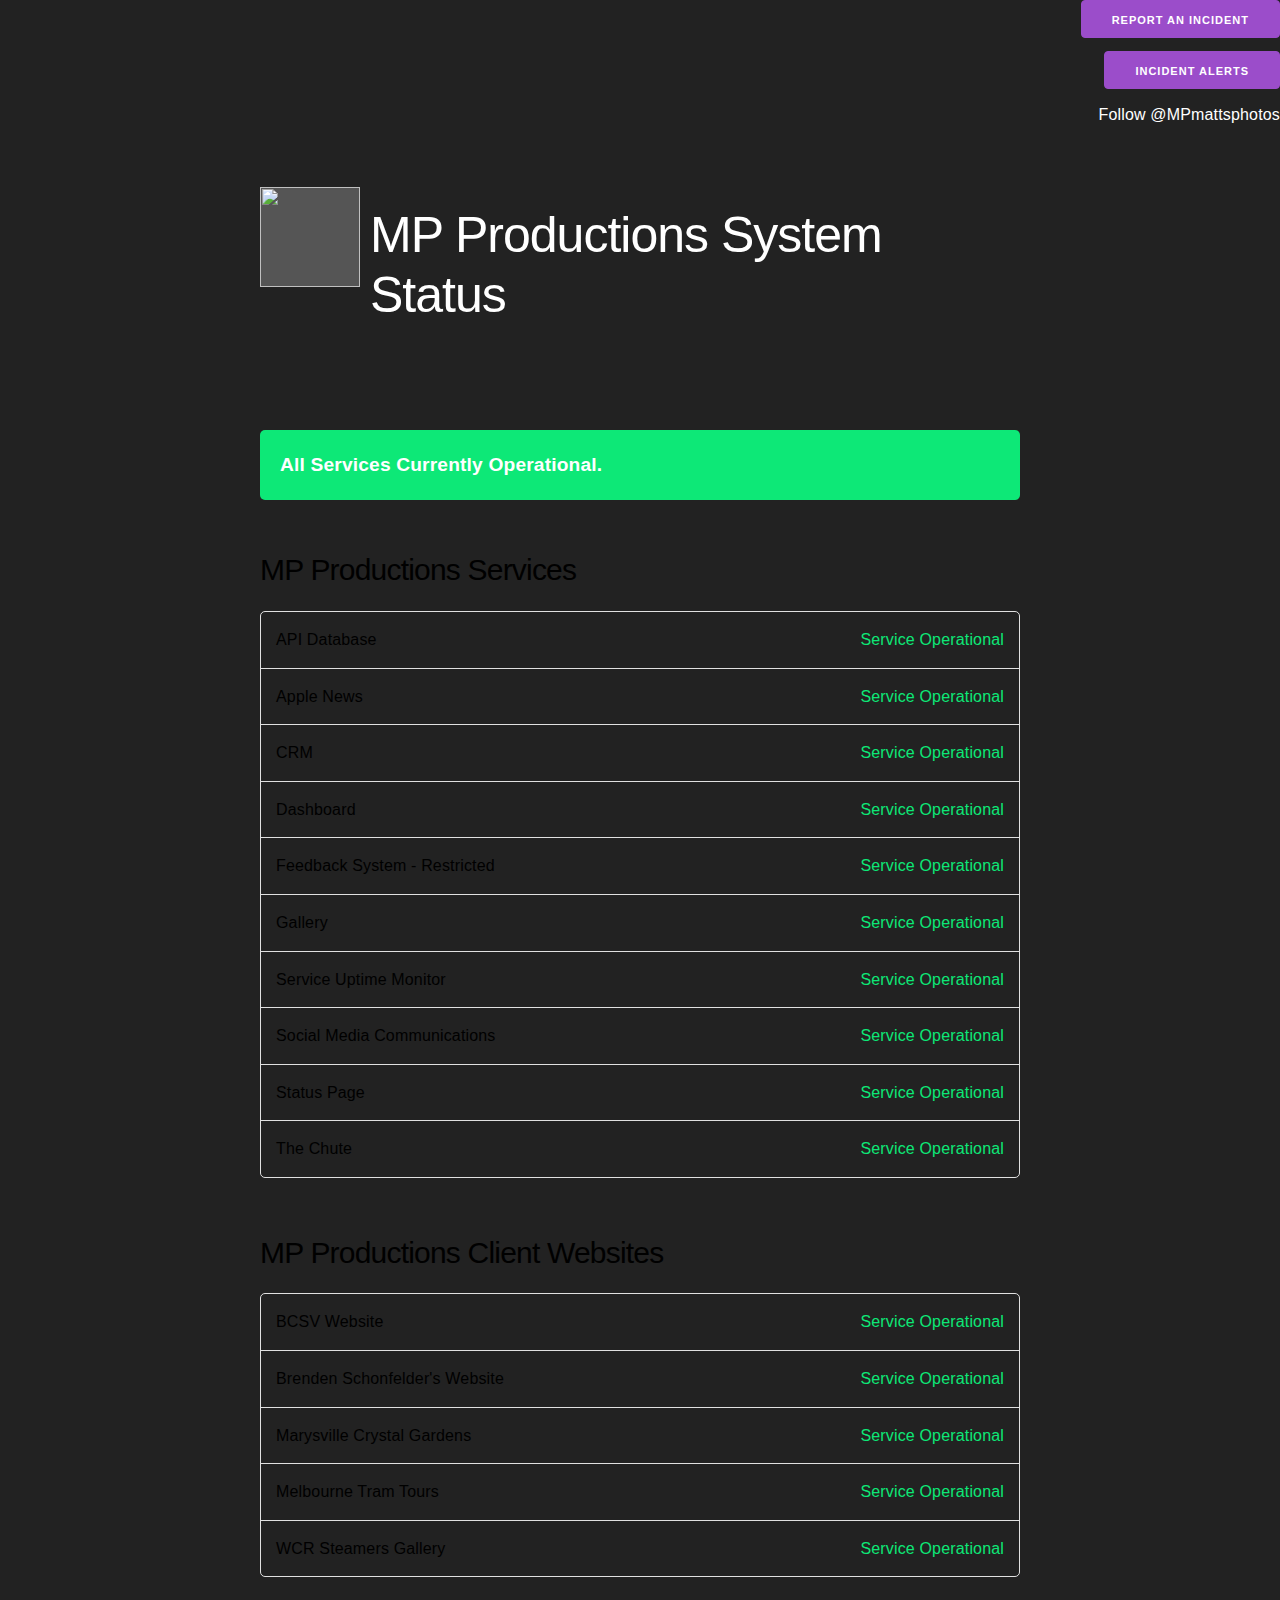
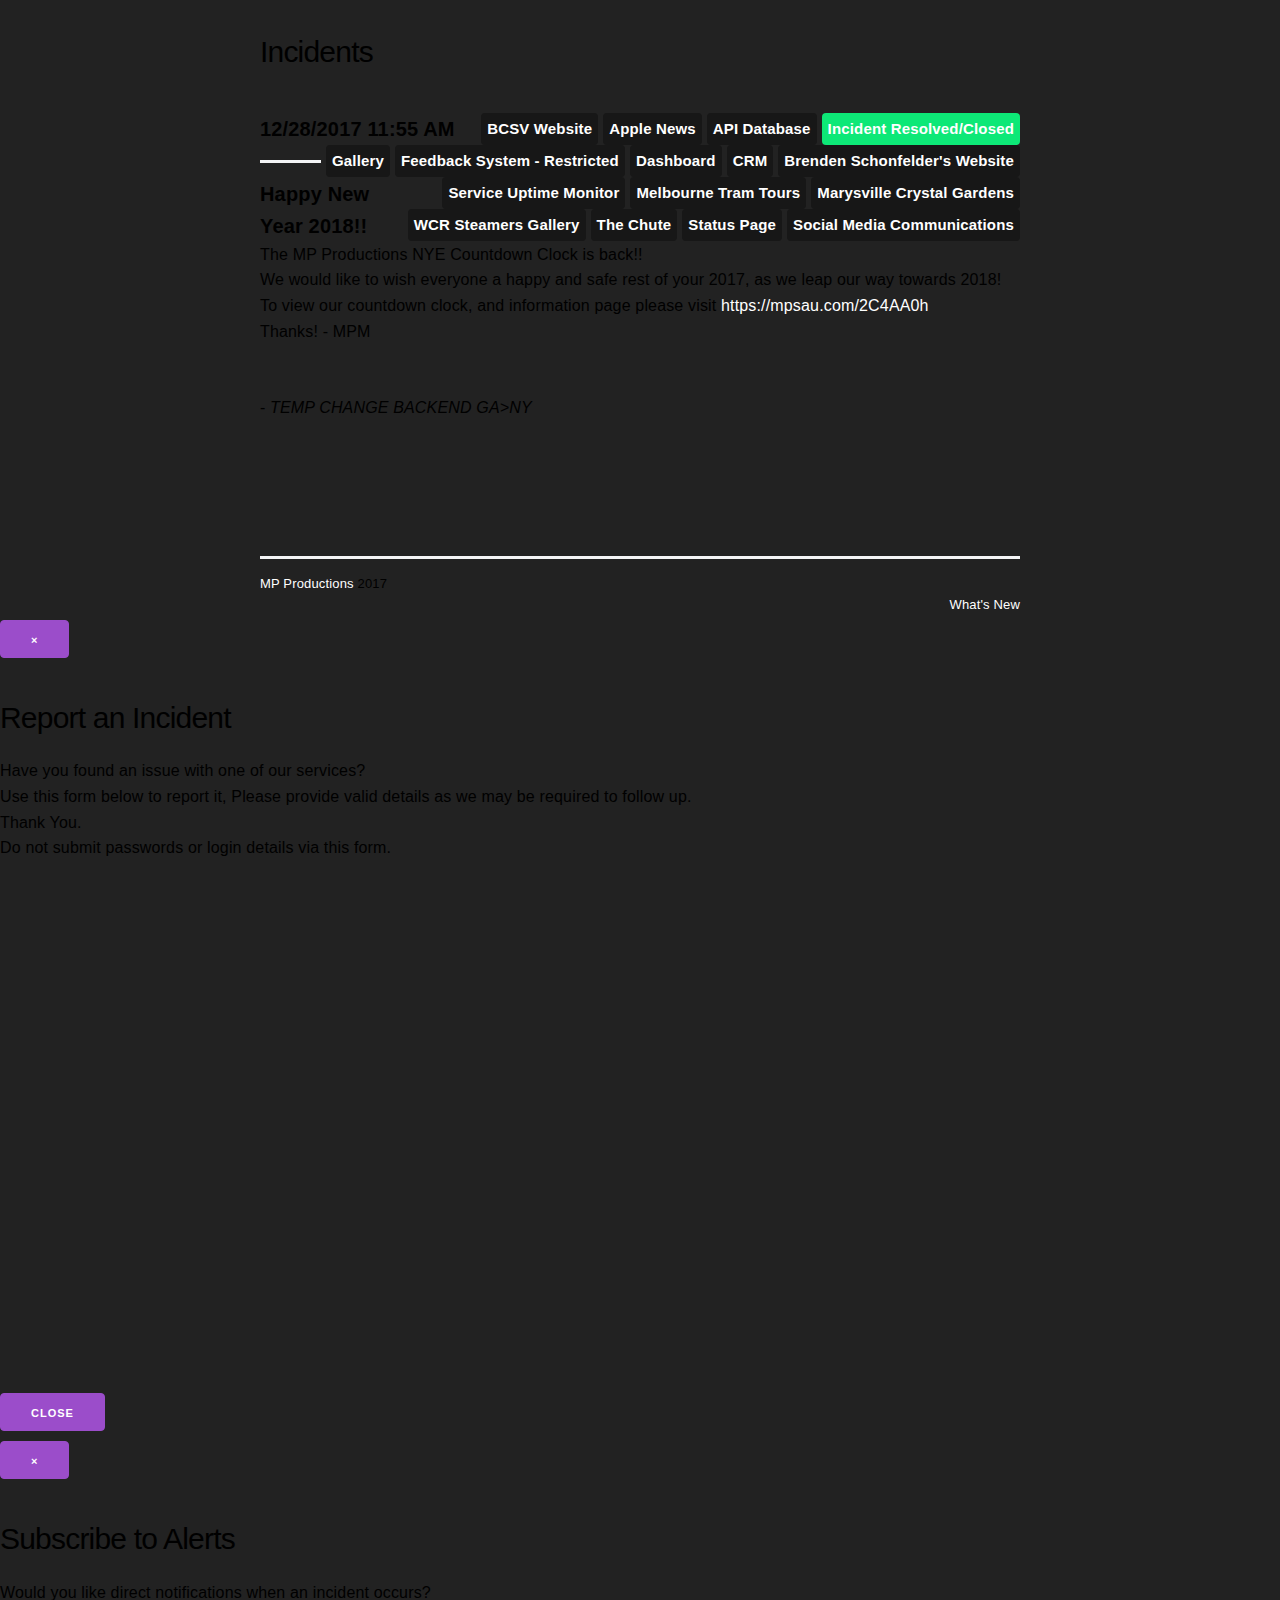
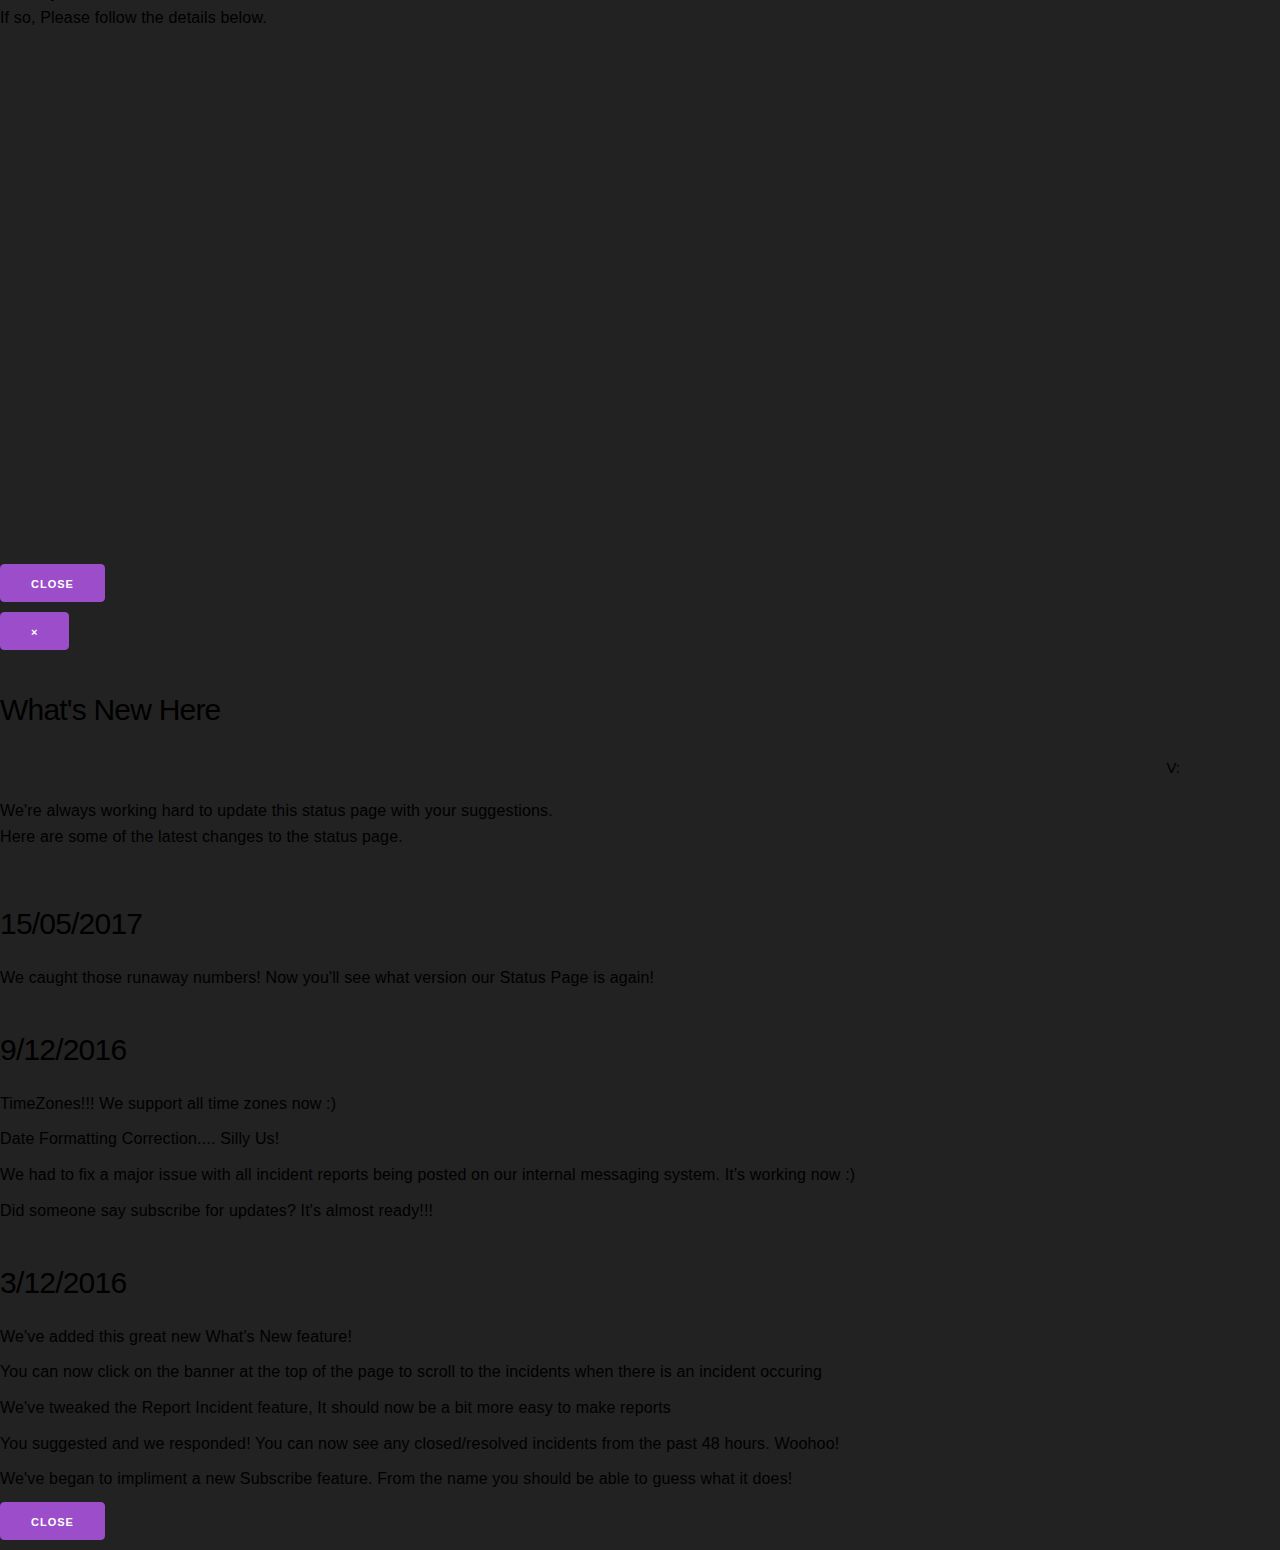
==== index.html @ 01b5b5ef "update index" ====
<!doctype html>
<html>
	<head>
		<meta charset="utf-8">
		<meta http-equiv="X-UA-Compatible" content="IE=edge">
    <meta name="viewport" content="width=device-width, initial-scale=1, shrink-to-fit=no">
		<meta name="robots" content="index, follow">
		<meta http-equiv="CACHE-CONTROL" content="NO-CACHE">
		<meta name="description" content="MP Productions Status Page, We use this page to communicate incidents to our services.">
		<meta name="author" content="MP Productions">
		<title>MP Productions System Status</title>
		<link rel="stylesheet" href="https://fonts.googleapis.com/css?family=Roboto:300,300italic,700,700italic">
		<link rel="stylesheet" href="https://cdnjs.cloudflare.com/ajax/libs/normalize/3.0.3/normalize.css">
		<link rel="stylesheet" href="style.css">
		<link rel="icon" href="http://mattsphotos.com.au/favicon.ico">

		<link rel="prefetch" type="application/l10n" href="translations.ini" />
		<script>
      (function(i,s,o,g,r,a,m){i['GoogleAnalyticsObject']=r;i[r]=i[r]||function(){
      (i[r].q=i[r].q||[]).push(arguments)},i[r].l=1*new Date();a=s.createElement(o),
      m=s.getElementsByTagName(o)[0];a.async=1;a.src=g;m.parentNode.insertBefore(a,m)
      })(window,document,'script','//www.google-analytics.com/analytics.js','ga');
      ga('create', 'UA-77380925-2', 'auto');
      ga('set', 'anonymizeIp', true);
      ga('set', 'forceSSL', true);
      ga('send', 'pageview');
    </script>

		<link rel="stylesheet" type="text/css" href="css/component.css" />
        <link href="http://netdna.bootstrapcdn.com/font-awesome/4.0.3/css/font-awesome.css" rel="stylesheet">
        <script src="http://cdnjs.cloudflare.com/ajax/libs/jquery/2.1.3/jquery.min.js"></script>
        <script type="text/javascript">
			$( document ).ready(function() {
				
				// let's Hide Items
				$( ".cc-contactpop form").hide();
				$( ".cc-contactpop i").hide(); 
				$( ".cc-contactpop p").hide();
				
				// Show on elements ".slideDown"
				$( ".cc-contactpop" ).click(function() {
					$( ".cc-contactpop form").slideDown(500)
					$( ".cc-contactpop p").slideDown(500)
					$( ".cc-contactpop i").slideDown(500)

				});
				
				// Close Hidden Part
				$( ".cc-contactpop i" ).click(function() {
					$(this).slideUp(500)
						$( ".cc-contactpop p").slideUp(500)
						$( ".cc-contactpop form").slideUp(500)
					return false
				});
			
			});
		</script>
<script src="./js/jquery-2.1.0.min.js"></script>
<script src="./js/app.js"></script>
<script src='https://www.google.com/recaptcha/api.js'></script>
		
		<link rel="stylesheet" type="text/css" href="//mattsphotos.com.au/remote/files/bootstrap/3.0.0-rc1/css/bootstrap-custom1.min.css">
		<script type="text/javascript" src="//mattsphotos.com.au/remote/files/bootstrap/3.0.0-rc1/js/bootstrap.min.js"></script>
		<style type="text/css">
  </style>

  <title>Bootstrap Modal iFrame</title>

  
    




<script type='text/javascript'>//<![CDATA[
$(window).load(function(){

});//]]> 

</script>
	</head>
	<body style="background-color:#222222" link="#ffffff" vlink="#ffffff" alink="#ffffff">

		<main class="wrapper">
					<div style="text-align:right">
						<button type="button" class="btn btn-primary" data-toggle="modal" data-target="#reporting" style="float: right;">Report an Incident</button>
						<br><br><button type="button" class="btn btn-primary" data-toggle="modal" data-target="#subscribe" style="float: right;">Incident Alerts</button>
						<br><br><a href="https://twitter.com/MPmattsphotos" class="twitter-follow-button" data-size="large" data-show-count="false" style="float: right;">Follow @MPmattsphotos</a><script async src="//platform.twitter.com/widgets.js" charset="utf-8"></script>
					</div>
			<section class="container" id="main">
				<div class="headername">
					<a href="http://mpsau.com/statuspg"><img src="https://pbs.twimg.com/profile_images/735452701354426368/9VdHrt3V_400x400.jpg" /></a>
					<a href="http://mpsau.com/statuspg"><h1>MP Productions System Status</h1></a>

				</div>
				<br><br><br><br>
				
					<div class="panel operational" data-l10n-id="systems-operational">
						All Systems operational.
					</div>
				

				<h4 >MP Productions Services</h4>
				<ul class="systems">
					
					<li>
						API Database <span class="status operational" data-l10n-id="operational">operational</span>
					</li>
					
					<li>
						Apple News <span class="status operational" data-l10n-id="operational">operational</span>
					</li>
					
					<li>
						CRM <span class="status operational" data-l10n-id="operational">operational</span>
					</li>
					
					<li>
						Dashboard <span class="status operational" data-l10n-id="operational">operational</span>
					</li>
					
					<li>
						Feedback System - Restricted <span class="status operational" data-l10n-id="operational">operational</span>
					</li>
					
					<li>
						Gallery <span class="status operational" data-l10n-id="operational">operational</span>
					</li>
					
					<li>
						Service Uptime Monitor <span class="status operational" data-l10n-id="operational">operational</span>
					</li>
					
					<li>
						Social Media Communications <span class="status operational" data-l10n-id="operational">operational</span>
					</li>
					
					<li>
						Status Page <span class="status operational" data-l10n-id="operational">operational</span>
					</li>
					
					<li>
						The Chute <span class="status operational" data-l10n-id="operational">operational</span>
					</li>
					
				</ul>

				<h4 >MP Productions Client Websites</h4>
				<ul class="systems">
					
					<li>
						BCSV Website <span class="status operational" data-l10n-id="operational">operational</span>
					</li>
					
					<li>
						Brenden Schonfelder's Website <span class="status operational" data-l10n-id="operational">operational</span>
					</li>
					
					<li>
						Marysville Crystal Gardens <span class="status operational" data-l10n-id="operational">operational</span>
					</li>
					
					<li>
						Melbourne Tram Tours <span class="status operational" data-l10n-id="operational">operational</span>
					</li>
					
					<li>
						WCR Steamers Gallery <span class="status operational" data-l10n-id="operational">operational</span>
					</li>
					
				</ul>

				<h4 data-l10n-id="incidents">Incidents</h4>
				
					
					<div class="incident" id="incidents">
						<span class="date moment">2017-12-28 11:55:28 UTC</span>

						
							<span class="label operational float-right" data-l10n-id="resolved">resolved</span>
						
						
							<span class="label system float-right">API Database</span>
						
							<span class="label system float-right">Apple News</span>
						
							<span class="label system float-right">BCSV Website</span>
						
							<span class="label system float-right">Brenden Schonfelder's Website</span>
						
							<span class="label system float-right">CRM</span>
						
							<span class="label system float-right">Dashboard</span>
						
							<span class="label system float-right">Feedback System - Restricted</span>
						
							<span class="label system float-right">Gallery</span>
						
							<span class="label system float-right">Marysville Crystal Gardens</span>
						
							<span class="label system float-right">Melbourne Tram Tours</span>
						
							<span class="label system float-right">Service Uptime Monitor</span>
						
							<span class="label system float-right">Social Media Communications</span>
						
							<span class="label system float-right">Status Page</span>
						
							<span class="label system float-right">The Chute</span>
						
							<span class="label system float-right">WCR Steamers Gallery</span>
						
						<hr/>

						<span class="title">Happy New Year 2018!!</span>
						<p>The MP Productions NYE Countdown Clock is back!! <br>
We would like to wish everyone a happy and safe rest of your 2017, as we leap our way towards 2018! <br>
To view our countdown clock, and information page please visit <a href="https://mpsau.com/2C4AA0h">https://mpsau.com/2C4AA0h</a><br>
Thanks! - MPM <br><br><br>
- <em>TEMP CHANGE BACKEND GA>NY</em></p>

						
					</div>
					
				
			</section>


			<footer class="footer">
				<section class="container">
					<hr/>
					<p><a href='http://mattsphotos.com.au'>MP Productions</a> 2017<br> <a href="#" data-toggle="modal" data-target="#changelog" style="float: right;">What's New</a></p>
					
				</section>
			</footer>

		</main>
		<script src="statuspage.js" type="text/javascript"></script>
   

		

<!-- Modal -->
<div class="modal fade" id="reporting" tabindex="-1" role="dialog" aria-labelledby="myModalLabel" aria-hidden="true">
  <div class="modal-dialog">
    <div class="modal-content">
      <div class="modal-header">
        <button type="button" class="close" data-dismiss="modal" aria-hidden="true">&times;</button>
        <h4 class="modal-title" id="myModalLabel">Report an Incident</h4>
      </div>
      <div class="modal-body">
	      <p>Have you found an issue with one of our services?<br>
	      Use this form below to report it, Please provide valid details as we may be required to follow up. <br>
	      Thank You.<br>
	      Do not submit passwords or login details via this form.</p>
          <iframe src="http://mattsphotos.com.au/reporting" width="100%" height="500" frameborder="0" allowtransparency="true"></iframe>  
      </div>
      <div class="modal-footer">
        <button type="button" class="btn btn-default" data-dismiss="modal">Close</button>
      </div>
    </div>
    <!-- /.modal-content -->
  </div>
  <!-- /.modal-dialog -->
</div>
<!-- /.modal -->
<!-- Modal SUBSCRIBE -->
<div class="modal fade" id="subscribe" tabindex="-1" role="dialog" aria-labelledby="myModalLabel" aria-hidden="true">
  <div class="modal-dialog">
    <div class="modal-content">
      <div class="modal-header">
        <button type="button" class="close" data-dismiss="modal" aria-hidden="true">&times;</button>
        <h4 class="modal-title" id="myModalLabel">Subscribe to Alerts</h4>
      </div>
      <div class="modal-body">
	      <p>Would you like direct notifications when an incident occurs? <br>
	      If so, Please follow the details below.</p>
          <iframe src="http://mattsphotos.com.au/reporting/mailing" width="100%" height="500" frameborder="0" allowtransparency="true"></iframe>  
      </div>
      <div class="modal-footer">
        <button type="button" class="btn btn-default" data-dismiss="modal">Close</button>
      </div>
    </div>
    <!-- /.modal-content -->
  </div>
  <!-- /.modal-dialog -->
</div>
<!-- /.modal SUBSCRIBE -->
<!-- Modal Changelog -->
<div class="modal fade" id="changelog" tabindex="-1" role="dialog" aria-labelledby="myModalLabel" aria-hidden="true">
  <div class="modal-dialog">
    <div class="modal-content">
      <div class="modal-header">
        <button type="button" class="close" data-dismiss="modal" aria-hidden="true">&times;</button>
        <h4 class="modal-title" id="myModalLabel">What's New Here <h6 align="right">V:<iframe src="http://currentstatus.mattsphotos.com.au/statuspage.php" width="100" height="23" frameborder="0" allowtransparency="true" scrolling="no"></iframe> </h6></h4>
      </div>
      <div class="modal-body">
	      <p>We're always working hard to update this status page with your suggestions. <br>
	      Here are some of the latest changes to the status page. </p> 
	      <h4>15/05/2017</h4>
	      <li>We caught those runaway numbers! Now you'll see what version our Status Page is again!</li>
	      <h4>9/12/2016</h4>
	      <li>TimeZones!!! We support all time zones now :)</li>
	      <li>Date Formatting Correction.... Silly Us!</li>
	      <li>We had to fix a major issue with all incident reports being posted on our internal messaging system. It's working now :)</li>
	      <li>Did someone say subscribe for updates? It's almost ready!!!</li>
	      <h4>3/12/2016</h4>
	      <li>We've added this great new What's New feature!</li>
	      <li>You can now click on the banner at the top of the page to scroll to the incidents when there is an incident occuring</li>
	      <li>We've tweaked the Report Incident feature, It should now be a bit more easy to make reports</li>
	      <li>You suggested and we responded! You can now see any closed/resolved incidents from the past 48 hours. Woohoo!</li>
	      <li>We've began to impliment a new Subscribe feature. From the name you should be able to guess what it does!</li>
      </div>
      <div class="modal-footer">
        <button type="button" class="btn btn-default" data-dismiss="modal">Close</button>
      </div>
    </div>
    <!-- /.modal-content -->
  </div>
  <!-- /.modal-dialog -->
</div>
<!-- /.modal Changelog -->
	</body>
</html>
---- style.css ----
/*!
 * Milligram v1.1.0
 * http://milligram.github.io
 *
 * Copyright (c) 2016 CJ Patoilo
 * Licensed under the MIT license
*/


html{box-sizing:border-box;font-size:62.5%}body{color:#fff;font-family:"Roboto","Helvetica Neue","Helvetica","Arial",sans-serif;font-size:1.6em;font-weight:300;letter-spacing:.01em;line-height:1.6}*,*:after,*:before{box-sizing:inherit}blockquote{border-left:.3rem solid #d1d1d1;margin-left:0;margin-right:0;padding:1rem 1.5rem}blockquote *:last-child{margin:0}.button,button,input[type='button'],input[type='reset'],input[type='submit']{background-color:#9b4dca;border:.1rem solid #9b4dca;border-radius:.4rem;color:#fff;cursor:pointer;display:inline-block;font-size:1.1rem;font-weight:700;height:3.8rem;letter-spacing:.1rem;line-height:3.8rem;padding:0 3rem;text-align:center;text-decoration:none;text-transform:uppercase;white-space:nowrap}.button:hover,.button:focus,button:hover,button:focus,input[type='button']:hover,input[type='button']:focus,input[type='reset']:hover,input[type='reset']:focus,input[type='submit']:hover,input[type='submit']:focus{background-color:#606c76;border-color:#606c76;color:#fff;outline:0}.button.button-disabled,.button[disabled],button.button-disabled,button[disabled],input[type='button'].button-disabled,input[type='button'][disabled],input[type='reset'].button-disabled,input[type='reset'][disabled],input[type='submit'].button-disabled,input[type='submit'][disabled]{opacity:.5;cursor:default}.button.button-disabled:hover,.button.button-disabled:focus,.button[disabled]:hover,.button[disabled]:focus,button.button-disabled:hover,button.button-disabled:focus,button[disabled]:hover,button[disabled]:focus,input[type='button'].button-disabled:hover,input[type='button'].button-disabled:focus,input[type='button'][disabled]:hover,input[type='button'][disabled]:focus,input[type='reset'].button-disabled:hover,input[type='reset'].button-disabled:focus,input[type='reset'][disabled]:hover,input[type='reset'][disabled]:focus,input[type='submit'].button-disabled:hover,input[type='submit'].button-disabled:focus,input[type='submit'][disabled]:hover,input[type='submit'][disabled]:focus{background-color:#9b4dca;border-color:#9b4dca}.button.button-outline,button.button-outline,input[type='button'].button-outline,input[type='reset'].button-outline,input[type='submit'].button-outline{color:#9b4dca;background-color:transparent}.button.button-outline:hover,.button.button-outline:focus,button.button-outline:hover,button.button-outline:focus,input[type='button'].button-outline:hover,input[type='button'].button-outline:focus,input[type='reset'].button-outline:hover,input[type='reset'].button-outline:focus,input[type='submit'].button-outline:hover,input[type='submit'].button-outline:focus{color:#606c76;background-color:transparent;border-color:#606c76}.button.button-outline.button-disabled:hover,.button.button-outline.button-disabled:focus,.button.button-outline[disabled]:hover,.button.button-outline[disabled]:focus,button.button-outline.button-disabled:hover,button.button-outline.button-disabled:focus,button.button-outline[disabled]:hover,button.button-outline[disabled]:focus,input[type='button'].button-outline.button-disabled:hover,input[type='button'].button-outline.button-disabled:focus,input[type='button'].button-outline[disabled]:hover,input[type='button'].button-outline[disabled]:focus,input[type='reset'].button-outline.button-disabled:hover,input[type='reset'].button-outline.button-disabled:focus,input[type='reset'].button-outline[disabled]:hover,input[type='reset'].button-outline[disabled]:focus,input[type='submit'].button-outline.button-disabled:hover,input[type='submit'].button-outline.button-disabled:focus,input[type='submit'].button-outline[disabled]:hover,input[type='submit'].button-outline[disabled]:focus{color:#9b4dca;border-color:inherit}.button.button-clear,button.button-clear,input[type='button'].button-clear,input[type='reset'].button-clear,input[type='submit'].button-clear{color:#9b4dca;background-color:transparent;border-color:transparent}.button.button-clear:hover,.button.button-clear:focus,button.button-clear:hover,button.button-clear:focus,input[type='button'].button-clear:hover,input[type='button'].button-clear:focus,input[type='reset'].button-clear:hover,input[type='reset'].button-clear:focus,input[type='submit'].button-clear:hover,input[type='submit'].button-clear:focus{color:#606c76;background-color:transparent;border-color:transparent}.button.button-clear.button-disabled:hover,.button.button-clear.button-disabled:focus,.button.button-clear[disabled]:hover,.button.button-clear[disabled]:focus,button.button-clear.button-disabled:hover,button.button-clear.button-disabled:focus,button.button-clear[disabled]:hover,button.button-clear[disabled]:focus,input[type='button'].button-clear.button-disabled:hover,input[type='button'].button-clear.button-disabled:focus,input[type='button'].button-clear[disabled]:hover,input[type='button'].button-clear[disabled]:focus,input[type='reset'].button-clear.button-disabled:hover,input[type='reset'].button-clear.button-disabled:focus,input[type='reset'].button-clear[disabled]:hover,input[type='reset'].button-clear[disabled]:focus,input[type='submit'].button-clear.button-disabled:hover,input[type='submit'].button-clear.button-disabled:focus,input[type='submit'].button-clear[disabled]:hover,input[type='submit'].button-clear[disabled]:focus{color:#9b4dca}code{background:#f4f5f6;border-radius:.4rem;font-size:86%;padding:.2rem .5rem;margin:0 .2rem;white-space:nowrap}pre{background:#f4f5f6;border-left:.3rem solid #9b4dca;font-family:"Menlo","Consolas","Bitstream Vera Sans Mono","DejaVu Sans Mono","Monaco",monospace}pre>code{background:transparent;border-radius:0;display:block;padding:1rem 1.5rem;white-space:pre}hr{border:0;border-top:.1rem solid #f4f5f6;margin-bottom:3.5rem;margin-top:3rem}input[type='email'],input[type='number'],input[type='password'],input[type='search'],input[type='tel'],input[type='text'],input[type='url'],textarea,select{-webkit-appearance:none;-moz-appearance:none;appearance:none;background-color:transparent;border:.1rem solid #d1d1d1;border-radius:.4rem;box-shadow:none;height:3.8rem;padding:.6rem 1rem;width:100%}input[type='email']:focus,input[type='number']:focus,input[type='password']:focus,input[type='search']:focus,input[type='tel']:focus,input[type='text']:focus,input[type='url']:focus,textarea:focus,select:focus{border:.1rem solid #9b4dca;outline:0}select{padding:.6rem 3rem .6rem 1rem;background:url([data-uri]) center right no-repeat}select:focus{background-image:url([data-uri])}textarea{padding-bottom:.6rem;padding-top:.6rem;min-height:6.5rem}label,legend{font-size:1.6rem;font-weight:700;display:block;margin-bottom:.5rem}fieldset{border-width:0;padding:0}input[type='checkbox'],input[type='radio']{display:inline}.label-inline{font-weight:normal;display:inline-block;margin-left:.5rem}.container{margin:0 auto;max-width:112rem;padding:0 2rem;position:relative;width:100%}.row{display:flex;flex-direction:column;padding:0;width:100%}.row .row-wrap{flex-wrap:wrap}.row .row-no-padding{padding:0}.row .row-no-padding>.column{padding:0}.row .row-top{align-items:flex-start}.row .row-bottom{align-items:flex-end}.row .row-center{align-items:center}.row .row-stretch{align-items:stretch}.row .row-baseline{align-items:baseline}.row .column{display:block;flex:1;margin-left:0;max-width:100%;width:100%}.row .column .col-top{align-self:flex-start}.row .column .col-bottom{align-self:flex-end}.row .column .col-center{align-self:center}.row .column.column-offset-10{margin-left:10%}.row .column.column-offset-20{margin-left:20%}.row .column.column-offset-25{margin-left:25%}.row .column.column-offset-33,.row .column.column-offset-34{margin-left:33.3333%}.row .column.column-offset-50{margin-left:50%}.row .column.column-offset-66,.row .column.column-offset-67{margin-left:66.6666%}.row .column.column-offset-75{margin-left:75%}.row .column.column-offset-80{margin-left:80%}.row .column.column-offset-90{margin-left:90%}.row .column.column-10{flex:0 0 10%;max-width:10%}.row .column.column-20{flex:0 0 20%;max-width:20%}.row .column.column-25{flex:0 0 25%;max-width:25%}.row .column.column-33,.row .column.column-34{flex:0 0 33.3333%;max-width:33.3333%}.row .column.column-40{flex:0 0 40%;max-width:40%}.row .column.column-50{flex:0 0 50%;max-width:50%}.row .column.column-60{flex:0 0 60%;max-width:60%}.row .column.column-66,.row .column.column-67{flex:0 0 66.6666%;max-width:66.6666%}.row .column.column-75{flex:0 0 75%;max-width:75%}.row .column.column-80{flex:0 0 80%;max-width:80%}.row .column.column-90{flex:0 0 90%;max-width:90%}@media (min-width: 40rem){.row{flex-direction:row;margin-left:-1rem;width:calc(100% + 2.0rem)}.row .column{margin-bottom:inherit;padding:0 1rem}}a{color:#9b4dca;text-decoration:none}a:hover{color:#606c76}dl,ol,ul{margin-top:0;padding-left:0}dl ul,dl ol,ol ul,ol ol,ul ul,ul ol{font-size:90%;margin:1.5rem 0 1.5rem 3rem}dl{list-style:none}ul{list-style:circle inside}ol{list-style:decimal inside}dt,dd,li{margin-bottom:1rem}.button,button{margin-bottom:1rem}input,textarea,select,fieldset{margin-bottom:1.5rem}pre,blockquote,dl,figure,table,p,ul,ol,form{margin-bottom:2.5rem}table{width:100%}th,td{border-bottom:.1rem solid #e1e1e1;padding:1.2rem 1.5rem;text-align:left}th:first-child,td:first-child{padding-left:0}th:last-child,td:last-child{padding-right:0}p{margin-top:0}h1,h2,h3,h4,h5,h6{font-weight:300;margin-bottom:2rem;margin-top:0}h1{font-size:4rem;letter-spacing:-0.1rem;line-height:1.2}h2{font-size:3.6rem;letter-spacing:-0.1rem;line-height:1.25}h3{font-size:3rem;letter-spacing:-0.1rem;line-height:1.3}h4{font-size:2.4rem;letter-spacing:-0.08rem;line-height:1.35}h5{font-size:1.8rem;letter-spacing:-0.05rem;line-height:1.5}h6{font-size:1.6rem;letter-spacing:0;line-height:1.4}@media (min-width: 40rem){h1{font-size:5rem}h2{font-size:4.2rem}h3{font-size:3.6rem}h4{font-size:3rem}h5{font-size:2.4rem}h6{font-size:1.5rem}}.float-right{float:right}.float-left{float:left}.clearfix{*zoom:1}.clearfix:after,.clearfix:before{content:"";display:table}.clearfix:after{clear:both}

/*# sourceMappingURL=milligram.min.css.map */
.navigation,.wrapper{display:block;width:100%}img{max-width:100%}.wrapper{position:relative;overflow:hidden}.container{padding-top:7.5rem;padding-bottom:7.5rem;margin-bottom:0;max-width:80rem}.footer .container,.navigation .container{padding-top:0;padding-bottom:0}.footer p{font-size:1.3rem}.navigation{left:0;position:fixed;right:0;top:0;max-width:100vw;z-index:99;background:#f4f5f6;border-bottom:.1rem solid #d1d1d1;height:5.2rem}.navigation .img{position:relative;top:.3rem;height:2rem}.navigation .title,.navigation-title{color:#606c76;display:inline;font-family:'Helvetica Neue',Arial,sans-serif;line-height:5.2rem;font-size:1.6rem;padding:0;position:relative;text-decoration:none}.panel{color:#fff;padding:20px;font-size:1.2em;font-weight:600;border-radius:.5rem;margin-bottom:20px}.label.operational,.panel.operational{background-color:#0DE877}.label.partial.outage,.panel.partial.outage{background-color:orange}.label.General.Alert,.panel.General.Alert{background-color:#681CF5}.label.Investigating,.panel.Investigating{background-color:#F9D11F}.label.Identified,.panel.Identified{background-color:#F9B81F}.label.Monitoring,.panel.Monitoring{background-color:#3CE312}.label.Resolved,.panel.Resolved{background-color:#5AE637}.label.Degraded.Performance,.panel.Degraded.Performance{background-color:#fbca04}.label.Planned.Maintenance,.panel.Planned.Maintenance{background-color:#1192FC}.label.Maintenance.Complete,.panel.Maintenance.Complete{background-color:#1d76db}.label.Maintenance.In.Progress,.panel.Maintenance.In.Progress{background-color:#309FFA}.label.major.outage,.panel.major.outage{background-color:#FF4D4D}.label.system{background-color:#171717}ul.systems{border:.1rem solid #e1e1e1;border-radius:.5rem}ul.systems>li{list-style:none;border-bottom:.1rem solid #e1e1e1;padding:15px;margin-bottom:0}ul.systems>li:last-child{border:none}.systems .status{float:right}.status.operational{color:#0DE877}.status.partial.outage{color:orange}.status.General.Alert{color:#681CF5}.status.Investigating{color:#F9D11F}.status.Identified{color:#F9B81F}.status.Monitoring{color:#3CE312}.status.Resolved{color:#5AE637}.status.Degraded.Performance{color:#fbca04}.status.Planned.Maintenance{color:#1192FC}.status.Maintenance.Complete{color:#1d76db}.status.Maintenance.In.Progress{color:#309FFA}.status.major.outage{color:#FF4D4D}hr{margin-top:1.5rem;margin-bottom:1.5rem;border-top:.3rem solid #f4f5f6}h4{padding-top:3rem}.incident .title{font-size:2rem;font-weight:700}#main{padding-top:8.5rem}.label{border-radius:.4rem;color:#fff;padding:.4rem .6rem;font-size:1.5rem;font-weight:700;margin-left:.5rem}.incident{padding-top:2rem;padding-bottom:2rem}.incident .date{font-size:2rem;font-weight:700}

.headername img {
  float: left;
  width: 100px;
  height: 100px;
  background: #555;
}

.headername h1 {
  position: relative;
  top: 18px;
  left: 10px;
}

a.twitter-follow-button {
   display: inline-block;
   text-align: right;
   width: 100%;
}

html {
  background-color: #171717;
}

a {
  color: #ffffff;
}
a:hover {
  color: #ffffff;
}

social {
  float: left;
  width: calc(100% - 80px);
}
main {
  float: right;
  width: 100%;
}
---- css/component.css ----
body {
  margin:0;
  padding:0; 
  color:#000;
  font-family: "PT Sans",sans-serif;
}

.cc-wraper {
  background-color: #f2f2f2; 
  height:300px; 
  overflow:hidden;
}
.fixed {
  position: fixed;
}
.cc-contactpop { 
  background-color:#f18e92;
  color:#fff;
  width:350px;
  bottom: 0;
  right: 50px;
  border-radius: 6px 6px 0px 0px;
}
.cc-contactpop h1 {
  border-radius: 6px 6px 0px 0px;
  text-align:center;
  color:#fff;
  text-shadow:none;
  font-size:19px;
  font-weight:600;
  background-color:#eb6166;
  margin:0;
  padding:15px;
  cursor:pointer;
}

.cc-contactpop h1 span {
    font-style: oblique;
}
.cc-contactpop p {
  text-align:center;
  padding:10px 15px;
}
.cc-contactpop i {
  position:absolute; 
  top:0px; 
  right:0px;
  color: #fff;
  font-weight: 500;
  font-size: 15px; 
  padding:20px;
  cursor:pointer;
}
.cc-contactpop form {
  padding:0px 15px;
}
.cc-contactpop input {
  font-family: "PT Sans",sans-serif;
  font-size: 0.875em;	
  width: 90%;
  height: 50px;
  padding: 0px 15px 0px 15px;
  background: transparent;
  outline: none;
  color: #fff;
  border: solid 1px #eb6166;
  border-bottom: none;
  
  transition: all 0.3s ease-in-out;
  -webkit-transition: all 0.3s ease-in-out;
  -moz-transition: all 0.3s ease-in-out;
  -ms-transition: all 0.3s ease-in-out;
}

.cc-contactpop input:hover {
  background: #eb6166;
}

.cc-contactpop textarea {
  font-family: "PT Sans",sans-serif;
  font-size: 0.875em;	
  width: 90%;
  max-width: 100%;
  height: 110px;
  max-height: 110px;
  padding: 15px;
  background: transparent;
  outline: none;
  color: #fff; 
  border: solid 1px #eb6166;
  
  transition: all 0.3s ease-in-out;
  -webkit-transition: all 0.3s ease-in-out;
  -moz-transition: all 0.3s ease-in-out;
  -ms-transition: all 0.3s ease-in-out;
}

.cc-contactpop textarea:hover {
  background: #eb6166;
}

.cc-contactpop button {
	font-family: "PT Sans",sans-serif;
	font-size: 0.875em;	
	padding:10px;
	background:transparent;
	width: 100%;
	color: #fff;
	outline:none;
	cursor: pointer;
	border: solid 1px #eb6166;
	border-top:0;
}

.cc-contactpop button:hover {
  background:#eb6166;
}
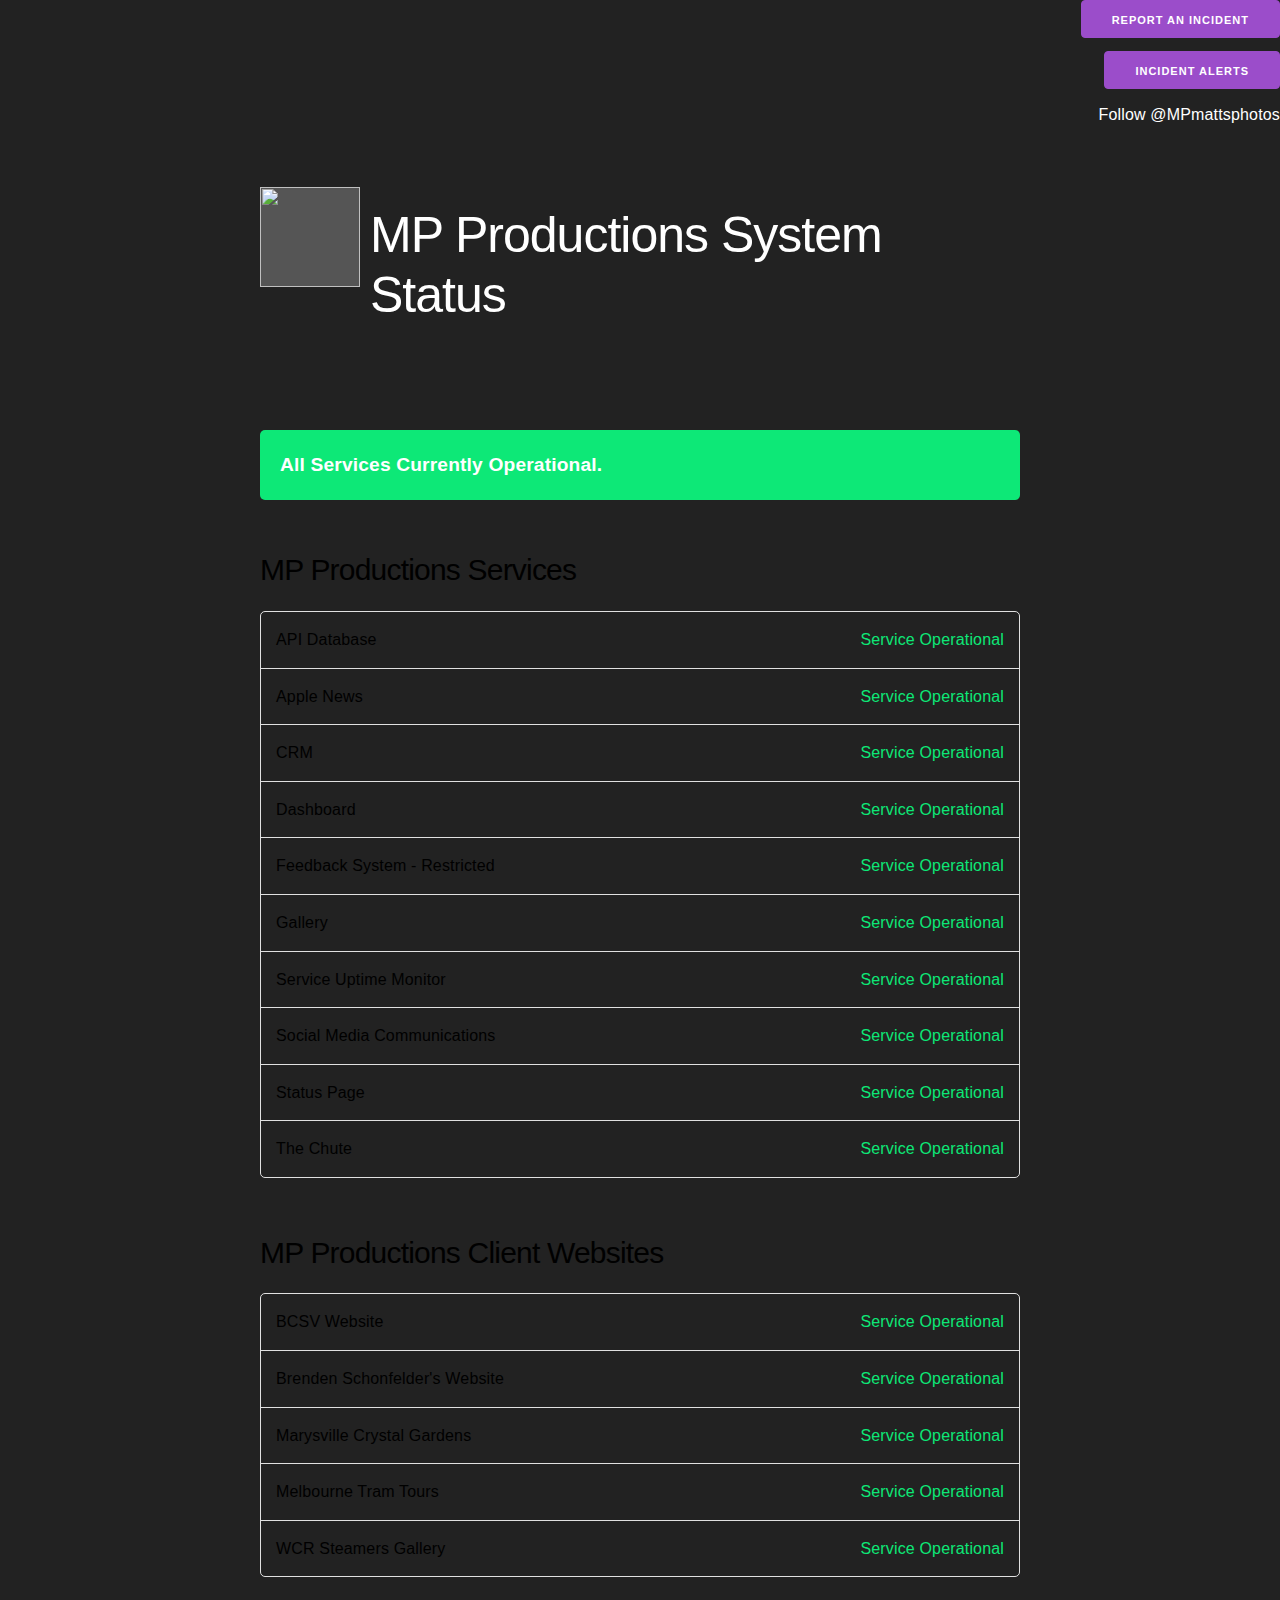
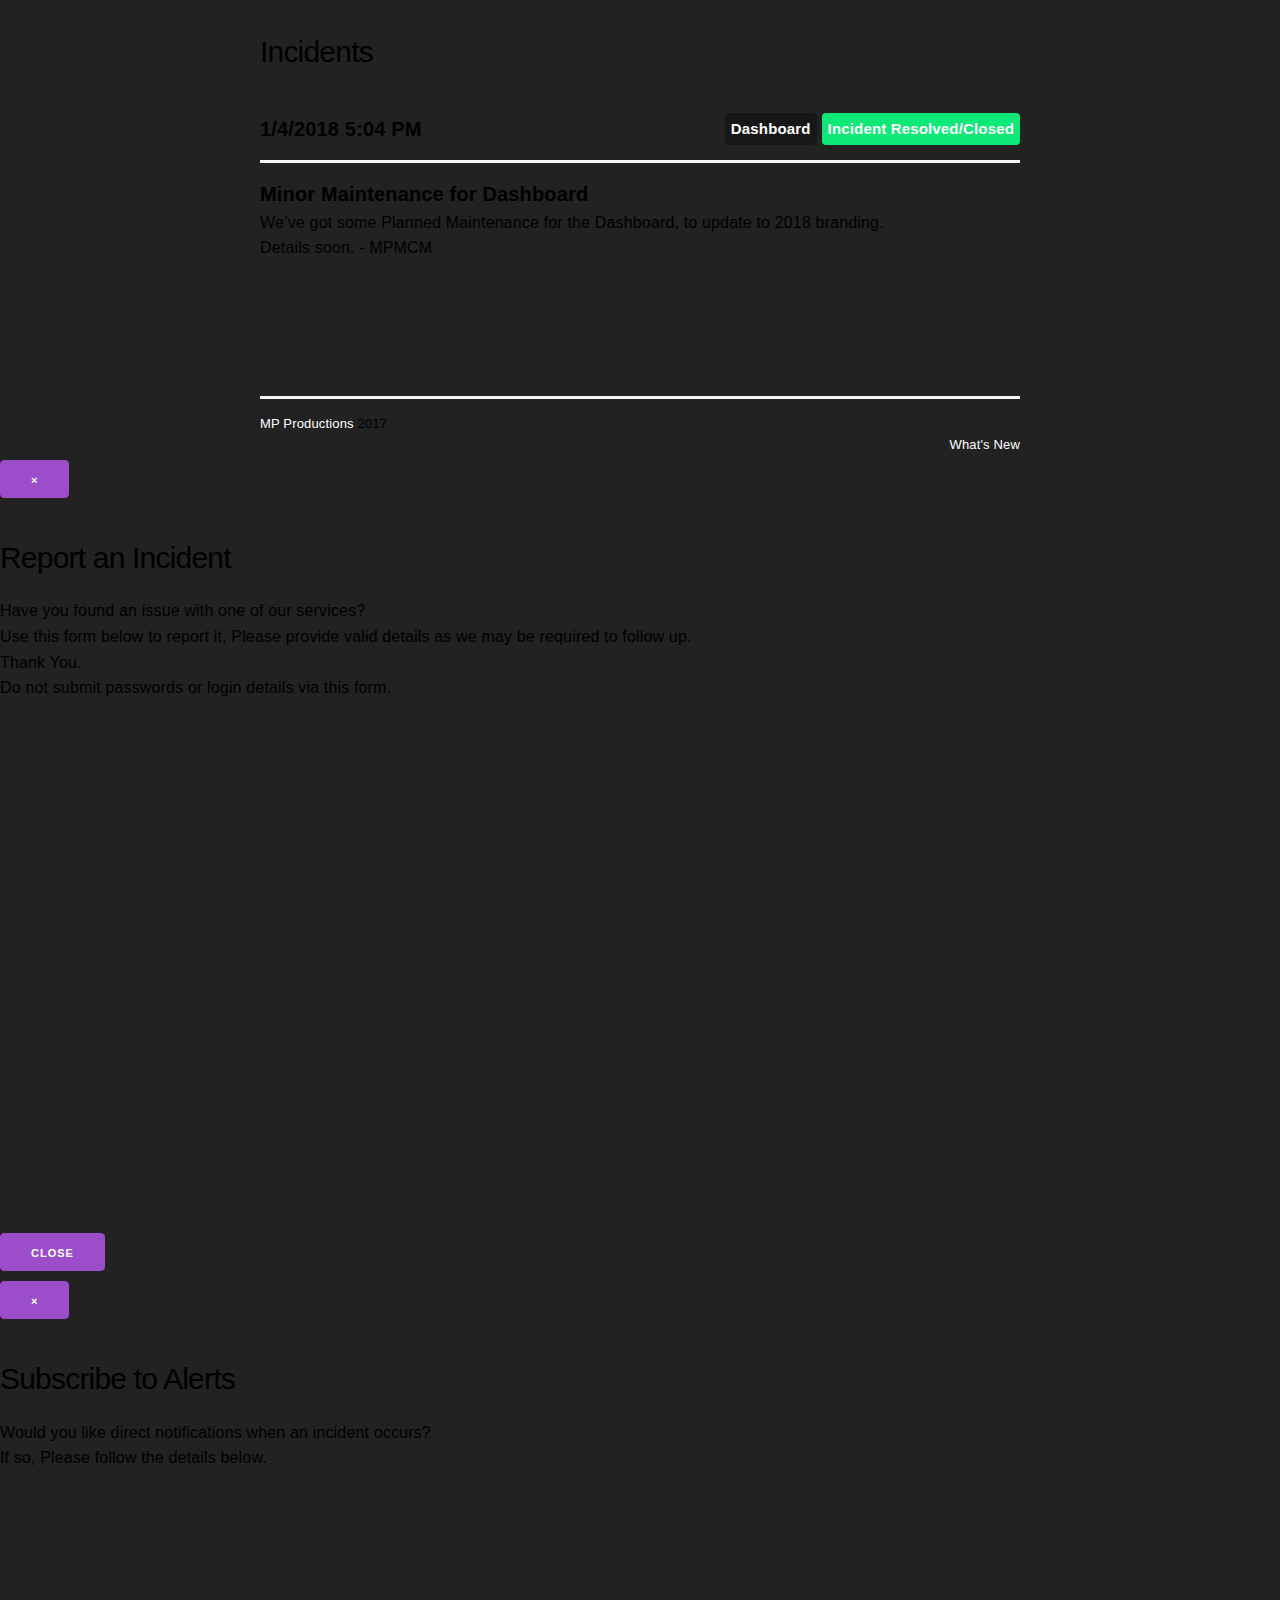
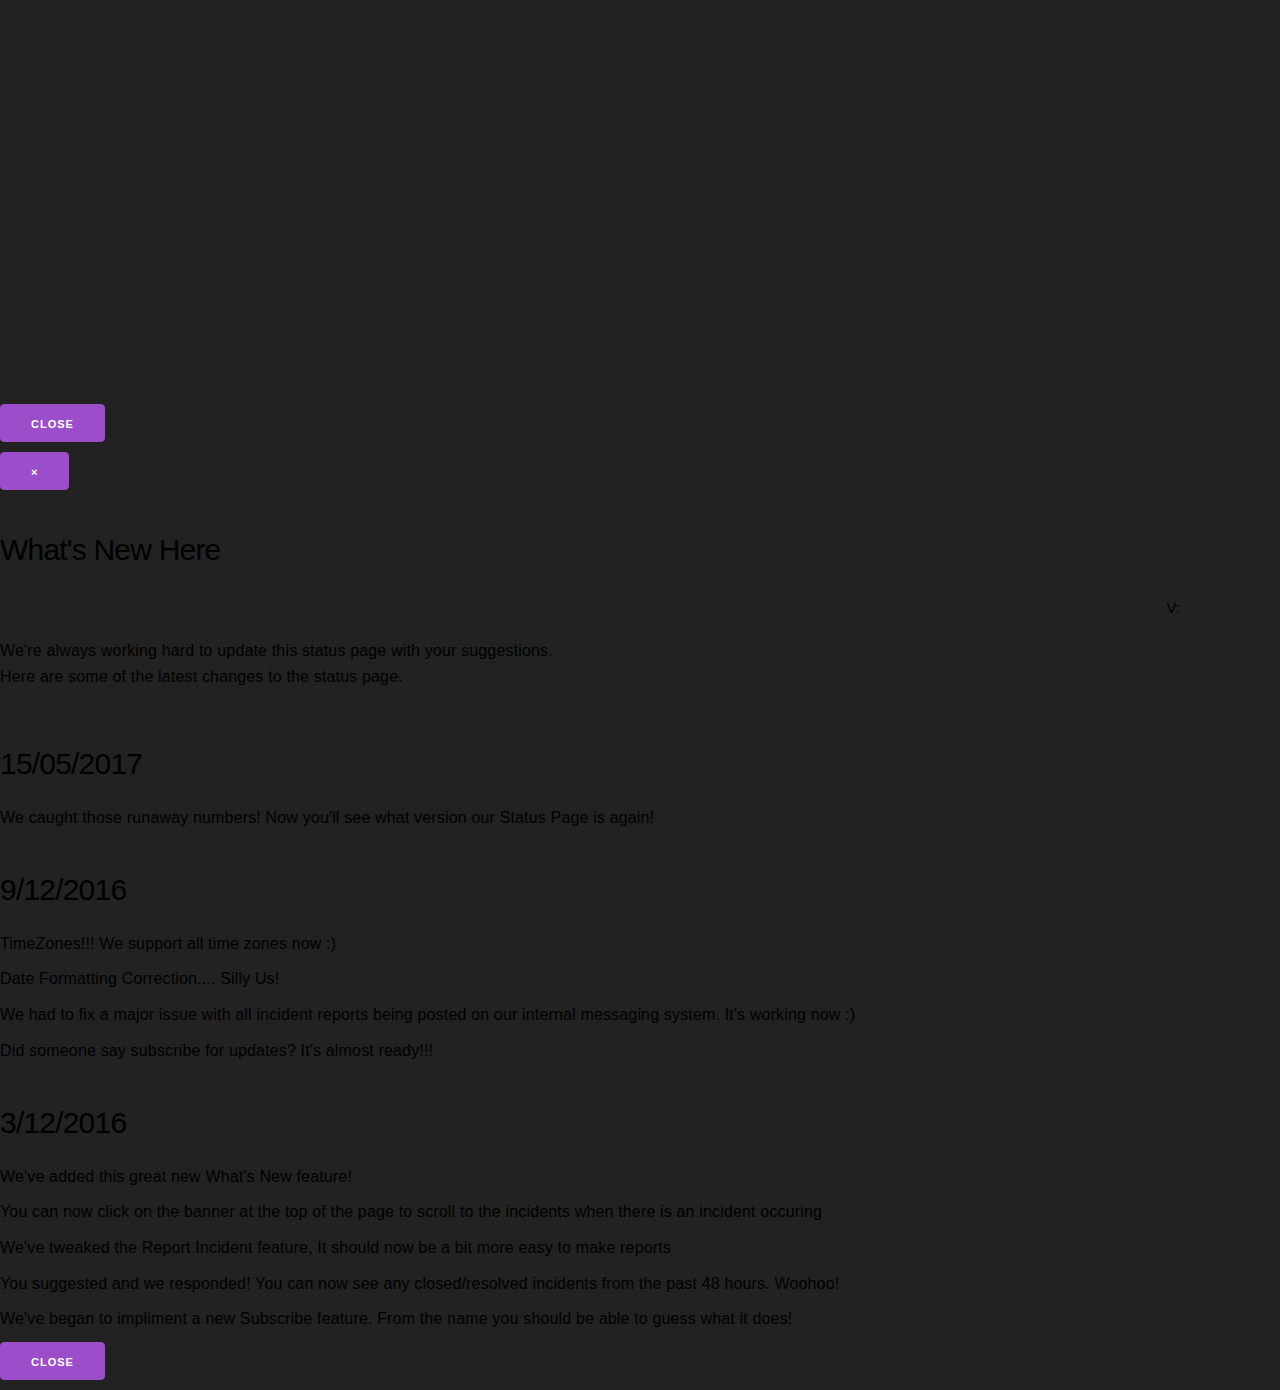
==== commit 77f671f0: "update index" ====
--- a/index.html
+++ b/index.html
@@ -174,50 +174,19 @@
 				
 					
 					<div class="incident" id="incidents">
-						<span class="date moment">2017-12-28 11:55:28 UTC</span>
+						<span class="date moment">2018-01-04 17:04:58 UTC</span>
 
 						
 							<span class="label operational float-right" data-l10n-id="resolved">resolved</span>
 						
 						
-							<span class="label system float-right">API Database</span>
-						
-							<span class="label system float-right">Apple News</span>
-						
-							<span class="label system float-right">BCSV Website</span>
-						
-							<span class="label system float-right">Brenden Schonfelder's Website</span>
-						
-							<span class="label system float-right">CRM</span>
-						
 							<span class="label system float-right">Dashboard</span>
 						
-							<span class="label system float-right">Feedback System - Restricted</span>
-						
-							<span class="label system float-right">Gallery</span>
-						
-							<span class="label system float-right">Marysville Crystal Gardens</span>
-						
-							<span class="label system float-right">Melbourne Tram Tours</span>
-						
-							<span class="label system float-right">Service Uptime Monitor</span>
-						
-							<span class="label system float-right">Social Media Communications</span>
-						
-							<span class="label system float-right">Status Page</span>
-						
-							<span class="label system float-right">The Chute</span>
-						
-							<span class="label system float-right">WCR Steamers Gallery</span>
-						
 						<hr/>
 
-						<span class="title">Happy New Year 2018!!</span>
-						<p>The MP Productions NYE Countdown Clock is back!! <br>
-We would like to wish everyone a happy and safe rest of your 2017, as we leap our way towards 2018! <br>
-To view our countdown clock, and information page please visit <a href="https://mpsau.com/2C4AA0h">https://mpsau.com/2C4AA0h</a><br>
-Thanks! - MPM <br><br><br>
-- <em>TEMP CHANGE BACKEND GA>NY</em></p>
+						<span class="title">Minor Maintenance for Dashboard</span>
+						<p>We’ve got some Planned Maintenance for the Dashboard, to update to 2018 branding. <br>
+Details soon. - MPMCM</p>
 
 						
 					</div>
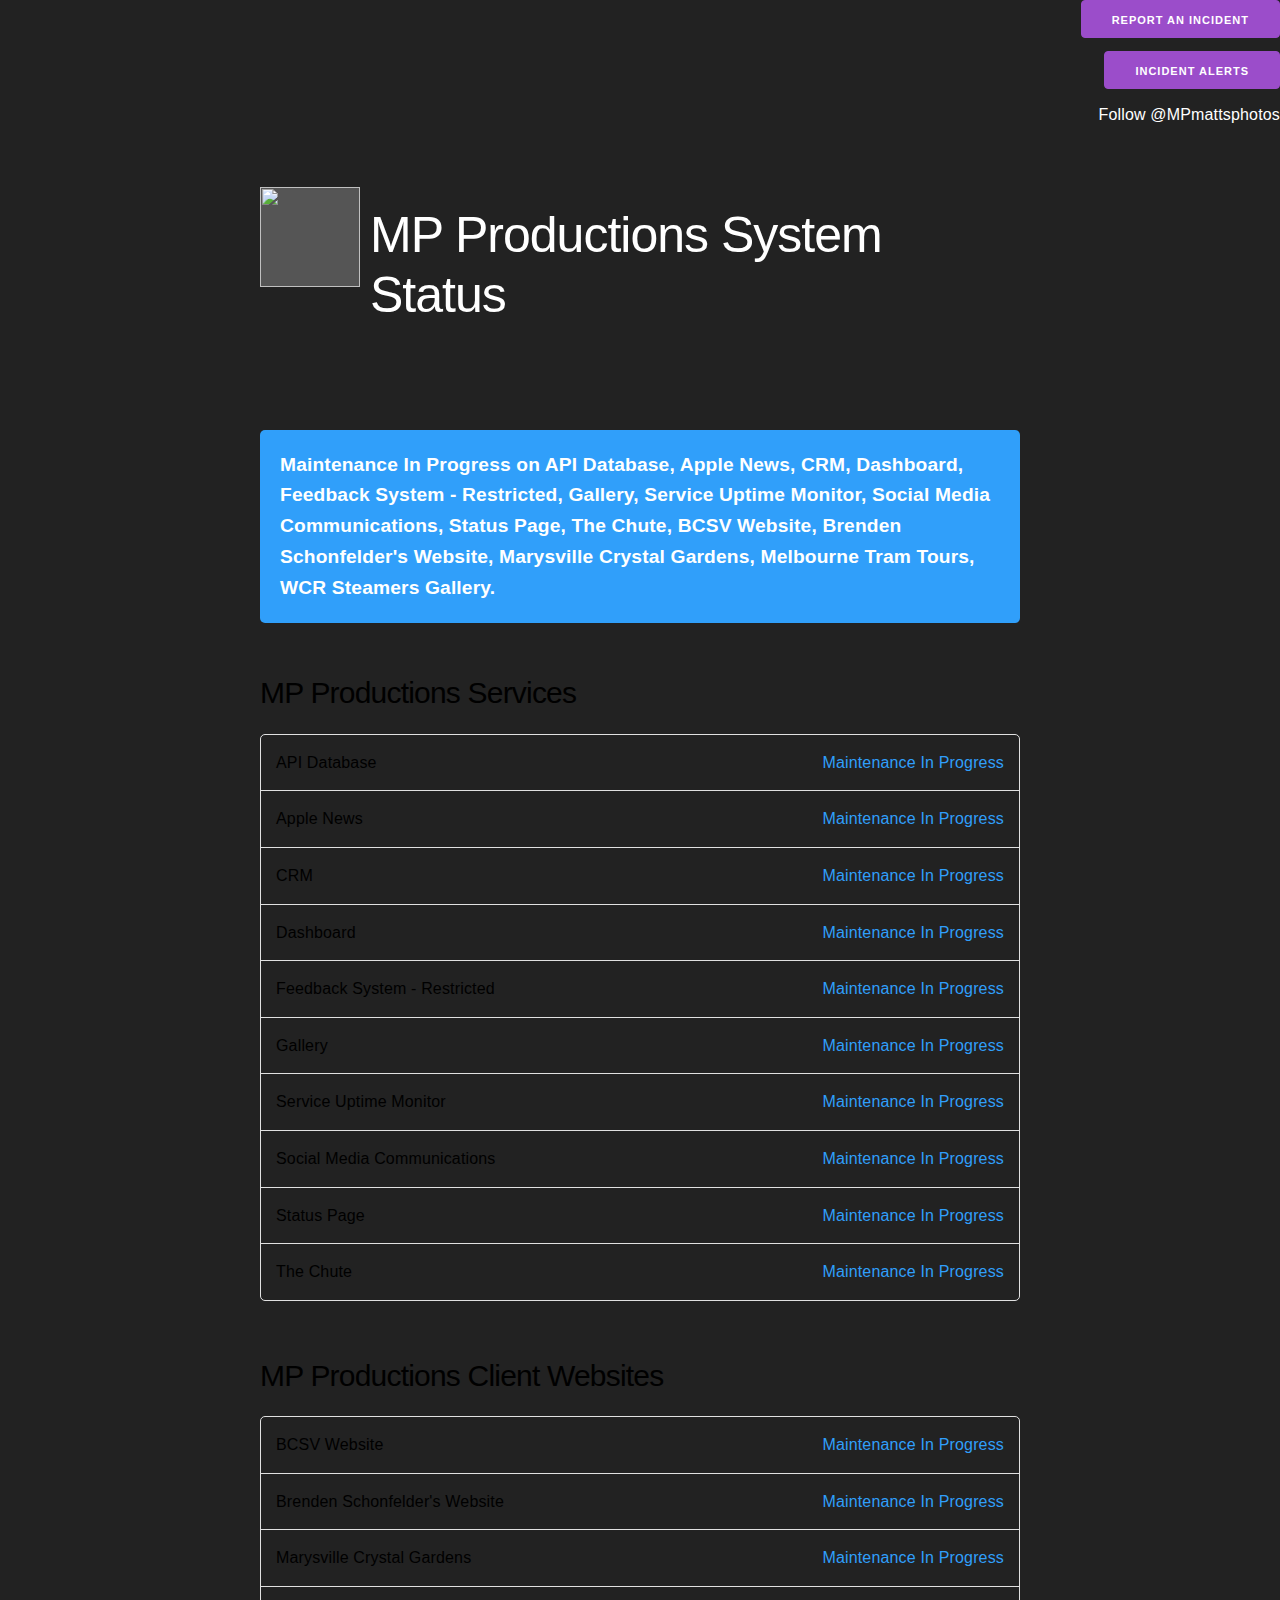
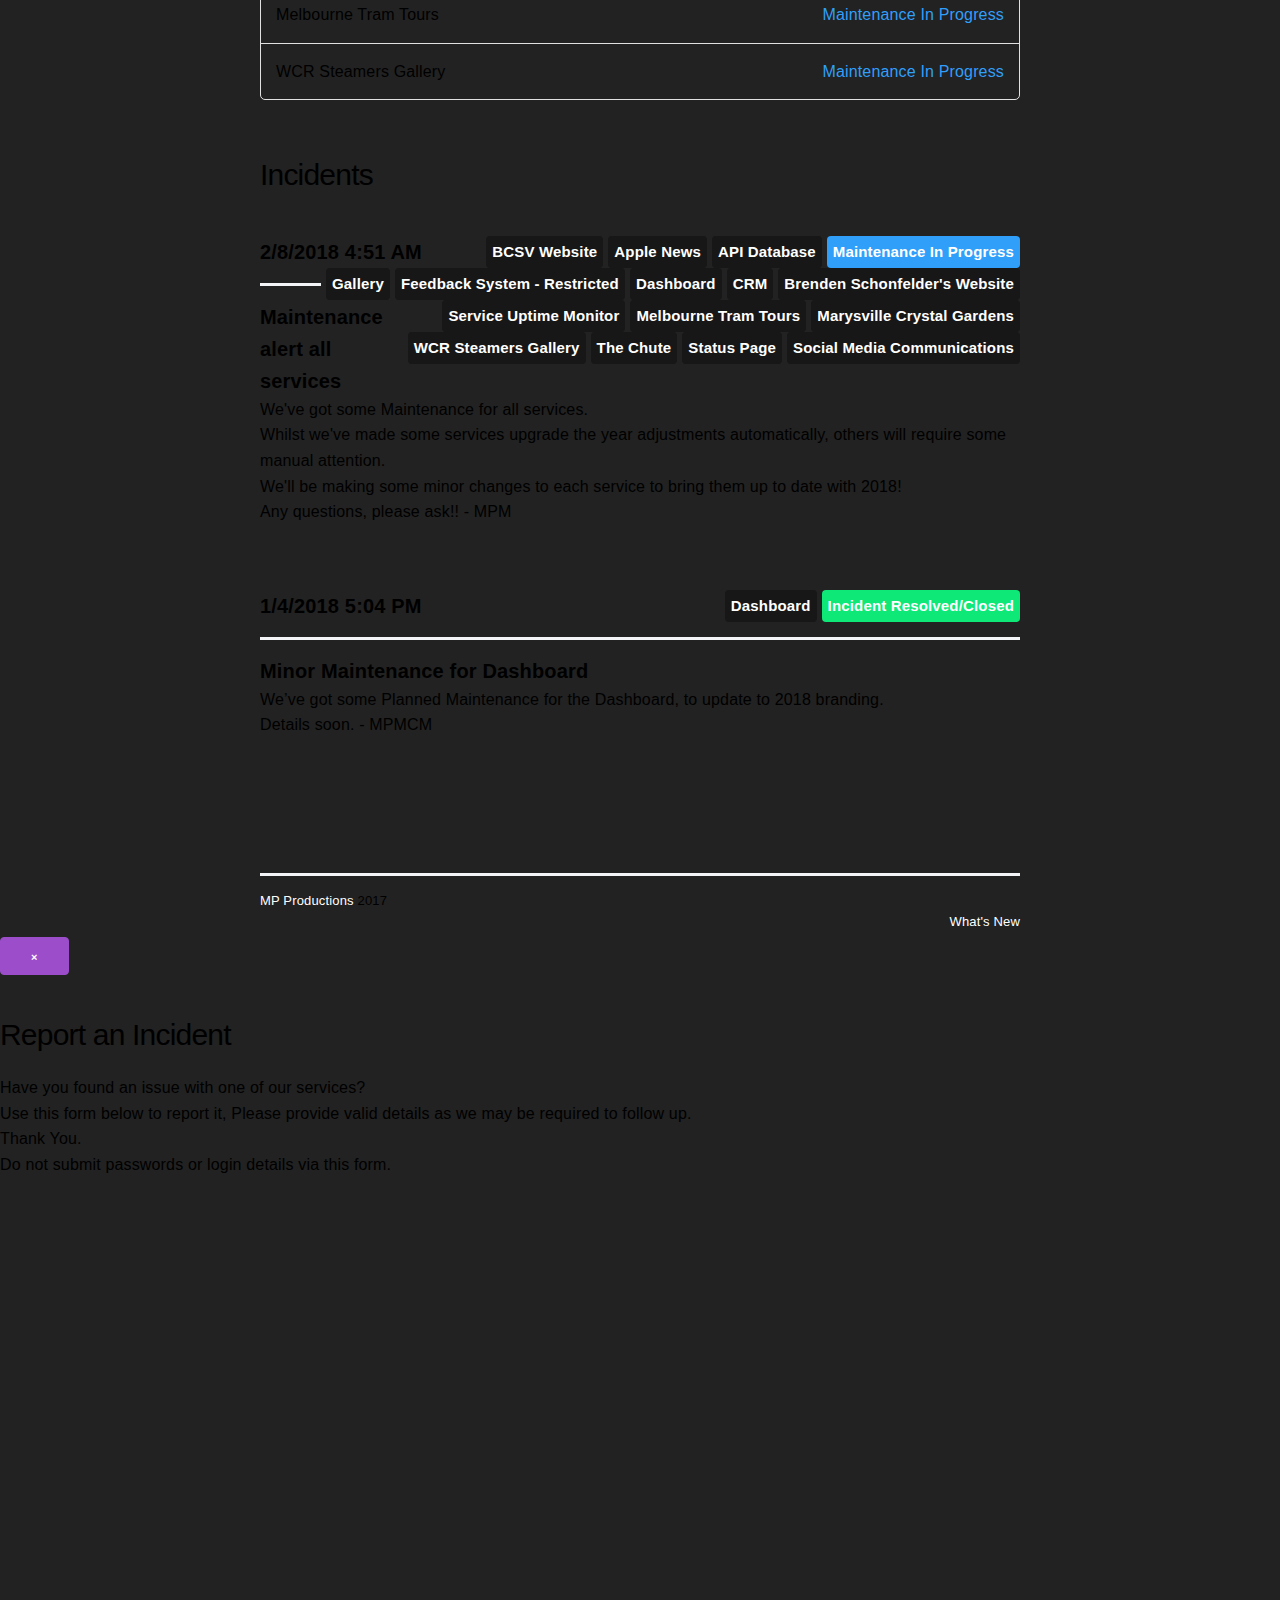
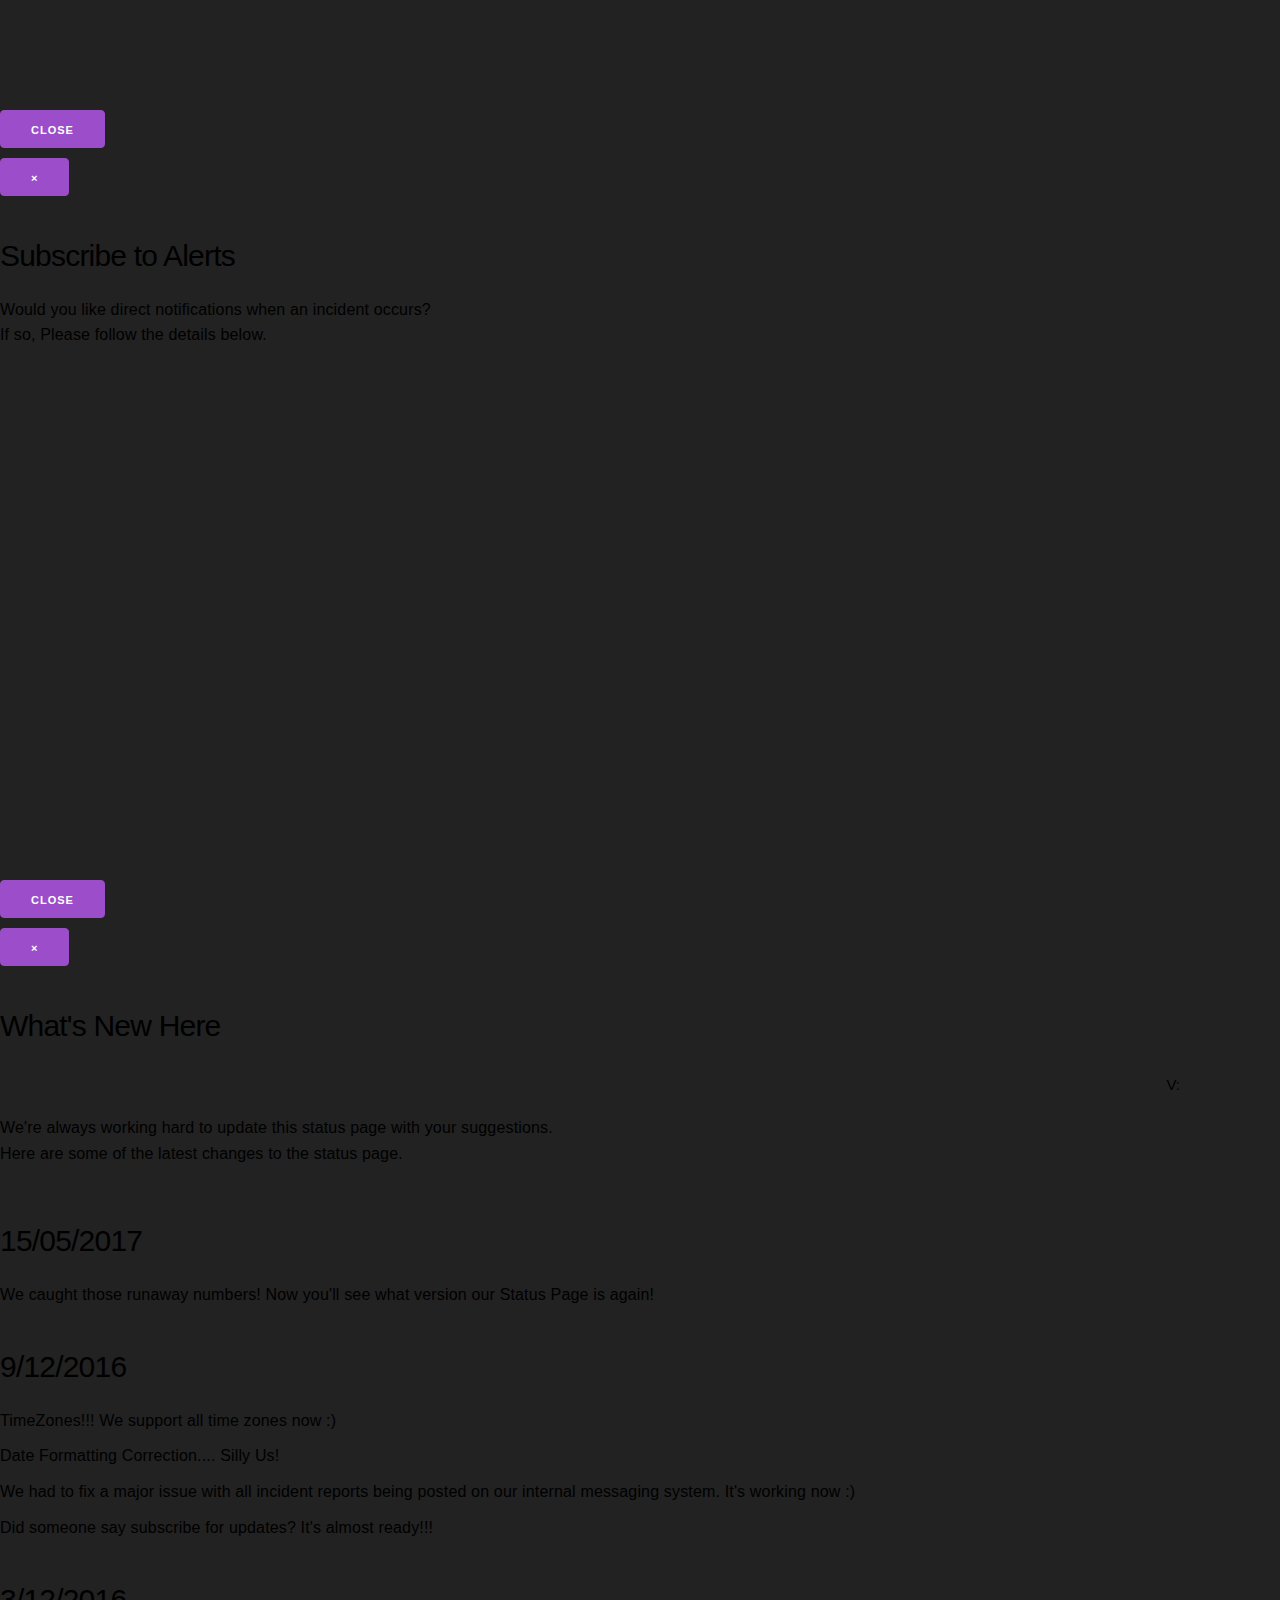
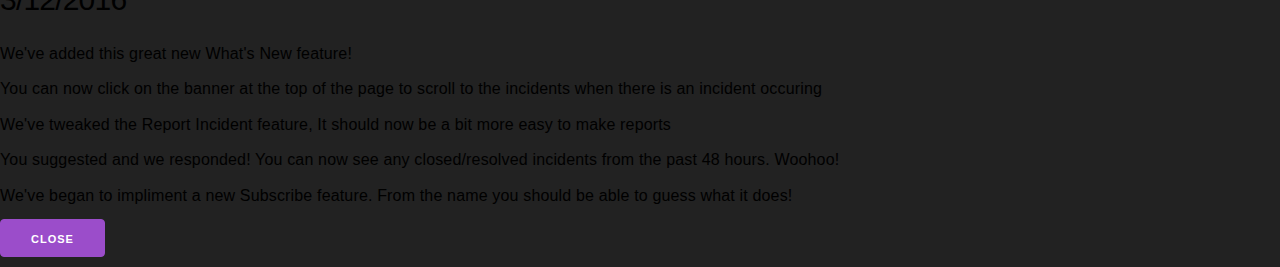
==== commit f5b0180c: "update index" ====
--- a/index.html
+++ b/index.html
@@ -95,52 +95,54 @@
 				</div>
 				<br><br><br><br>
 				
-					<div class="panel operational" data-l10n-id="systems-operational">
-						All Systems operational.
+					
+					<div class="panel Maintenance In Progress">
+						<a href="#incidents"><span data-l10n-id="Maintenance-in-progress">Maintenance in progress</span> <span data-l10n-id="on">on</span> API Database, Apple News, CRM, Dashboard, Feedback System - Restricted, Gallery, Service Uptime Monitor, Social Media Communications, Status Page, The Chute, BCSV Website, Brenden Schonfelder's Website, Marysville Crystal Gardens, Melbourne Tram Tours, WCR Steamers Gallery.</a>
 					</div>
+					
 				
 
 				<h4 >MP Productions Services</h4>
 				<ul class="systems">
 					
 					<li>
-						API Database <span class="status operational" data-l10n-id="operational">operational</span>
-					</li>
-					
-					<li>
-						Apple News <span class="status operational" data-l10n-id="operational">operational</span>
-					</li>
-					
-					<li>
-						CRM <span class="status operational" data-l10n-id="operational">operational</span>
-					</li>
-					
-					<li>
-						Dashboard <span class="status operational" data-l10n-id="operational">operational</span>
-					</li>
-					
-					<li>
-						Feedback System - Restricted <span class="status operational" data-l10n-id="operational">operational</span>
-					</li>
-					
-					<li>
-						Gallery <span class="status operational" data-l10n-id="operational">operational</span>
-					</li>
-					
-					<li>
-						Service Uptime Monitor <span class="status operational" data-l10n-id="operational">operational</span>
-					</li>
-					
-					<li>
-						Social Media Communications <span class="status operational" data-l10n-id="operational">operational</span>
-					</li>
-					
-					<li>
-						Status Page <span class="status operational" data-l10n-id="operational">operational</span>
-					</li>
-					
-					<li>
-						The Chute <span class="status operational" data-l10n-id="operational">operational</span>
+						API Database <span class="status Maintenance In Progress" data-l10n-id="Maintenance-In-Progress">Maintenance In Progress</span>
+					</li>
+					
+					<li>
+						Apple News <span class="status Maintenance In Progress" data-l10n-id="Maintenance-In-Progress">Maintenance In Progress</span>
+					</li>
+					
+					<li>
+						CRM <span class="status Maintenance In Progress" data-l10n-id="Maintenance-In-Progress">Maintenance In Progress</span>
+					</li>
+					
+					<li>
+						Dashboard <span class="status Maintenance In Progress" data-l10n-id="Maintenance-In-Progress">Maintenance In Progress</span>
+					</li>
+					
+					<li>
+						Feedback System - Restricted <span class="status Maintenance In Progress" data-l10n-id="Maintenance-In-Progress">Maintenance In Progress</span>
+					</li>
+					
+					<li>
+						Gallery <span class="status Maintenance In Progress" data-l10n-id="Maintenance-In-Progress">Maintenance In Progress</span>
+					</li>
+					
+					<li>
+						Service Uptime Monitor <span class="status Maintenance In Progress" data-l10n-id="Maintenance-In-Progress">Maintenance In Progress</span>
+					</li>
+					
+					<li>
+						Social Media Communications <span class="status Maintenance In Progress" data-l10n-id="Maintenance-In-Progress">Maintenance In Progress</span>
+					</li>
+					
+					<li>
+						Status Page <span class="status Maintenance In Progress" data-l10n-id="Maintenance-In-Progress">Maintenance In Progress</span>
+					</li>
+					
+					<li>
+						The Chute <span class="status Maintenance In Progress" data-l10n-id="Maintenance-In-Progress">Maintenance In Progress</span>
 					</li>
 					
 				</ul>
@@ -149,29 +151,77 @@
 				<ul class="systems">
 					
 					<li>
-						BCSV Website <span class="status operational" data-l10n-id="operational">operational</span>
-					</li>
-					
-					<li>
-						Brenden Schonfelder's Website <span class="status operational" data-l10n-id="operational">operational</span>
-					</li>
-					
-					<li>
-						Marysville Crystal Gardens <span class="status operational" data-l10n-id="operational">operational</span>
-					</li>
-					
-					<li>
-						Melbourne Tram Tours <span class="status operational" data-l10n-id="operational">operational</span>
-					</li>
-					
-					<li>
-						WCR Steamers Gallery <span class="status operational" data-l10n-id="operational">operational</span>
+						BCSV Website <span class="status Maintenance In Progress" data-l10n-id="Maintenance-In-Progress">Maintenance In Progress</span>
+					</li>
+					
+					<li>
+						Brenden Schonfelder's Website <span class="status Maintenance In Progress" data-l10n-id="Maintenance-In-Progress">Maintenance In Progress</span>
+					</li>
+					
+					<li>
+						Marysville Crystal Gardens <span class="status Maintenance In Progress" data-l10n-id="Maintenance-In-Progress">Maintenance In Progress</span>
+					</li>
+					
+					<li>
+						Melbourne Tram Tours <span class="status Maintenance In Progress" data-l10n-id="Maintenance-In-Progress">Maintenance In Progress</span>
+					</li>
+					
+					<li>
+						WCR Steamers Gallery <span class="status Maintenance In Progress" data-l10n-id="Maintenance-In-Progress">Maintenance In Progress</span>
 					</li>
 					
 				</ul>
 
 				<h4 data-l10n-id="incidents">Incidents</h4>
 				
+					
+					<div class="incident" id="incidents">
+						<span class="date moment">2018-02-08 04:51:39 UTC</span>
+
+						
+							<span class="label Maintenance In Progress float-right" data-l10n-id="Maintenance-In-Progress">Maintenance In Progress</span>
+						
+						
+							<span class="label system float-right">API Database</span>
+						
+							<span class="label system float-right">Apple News</span>
+						
+							<span class="label system float-right">BCSV Website</span>
+						
+							<span class="label system float-right">Brenden Schonfelder's Website</span>
+						
+							<span class="label system float-right">CRM</span>
+						
+							<span class="label system float-right">Dashboard</span>
+						
+							<span class="label system float-right">Feedback System - Restricted</span>
+						
+							<span class="label system float-right">Gallery</span>
+						
+							<span class="label system float-right">Marysville Crystal Gardens</span>
+						
+							<span class="label system float-right">Melbourne Tram Tours</span>
+						
+							<span class="label system float-right">Service Uptime Monitor</span>
+						
+							<span class="label system float-right">Social Media Communications</span>
+						
+							<span class="label system float-right">Status Page</span>
+						
+							<span class="label system float-right">The Chute</span>
+						
+							<span class="label system float-right">WCR Steamers Gallery</span>
+						
+						<hr/>
+
+						<span class="title">Maintenance alert all services</span>
+						<p>We've got some Maintenance for all services. <br>
+Whilst we've made some services upgrade the year adjustments automatically, others will require some manual attention. <br>
+We'll be making some minor changes to each service to bring them up to date with 2018! <br>
+Any questions, please ask!! - MPM</p>
+
+						
+					</div>
 					
 					<div class="incident" id="incidents">
 						<span class="date moment">2018-01-04 17:04:58 UTC</span>
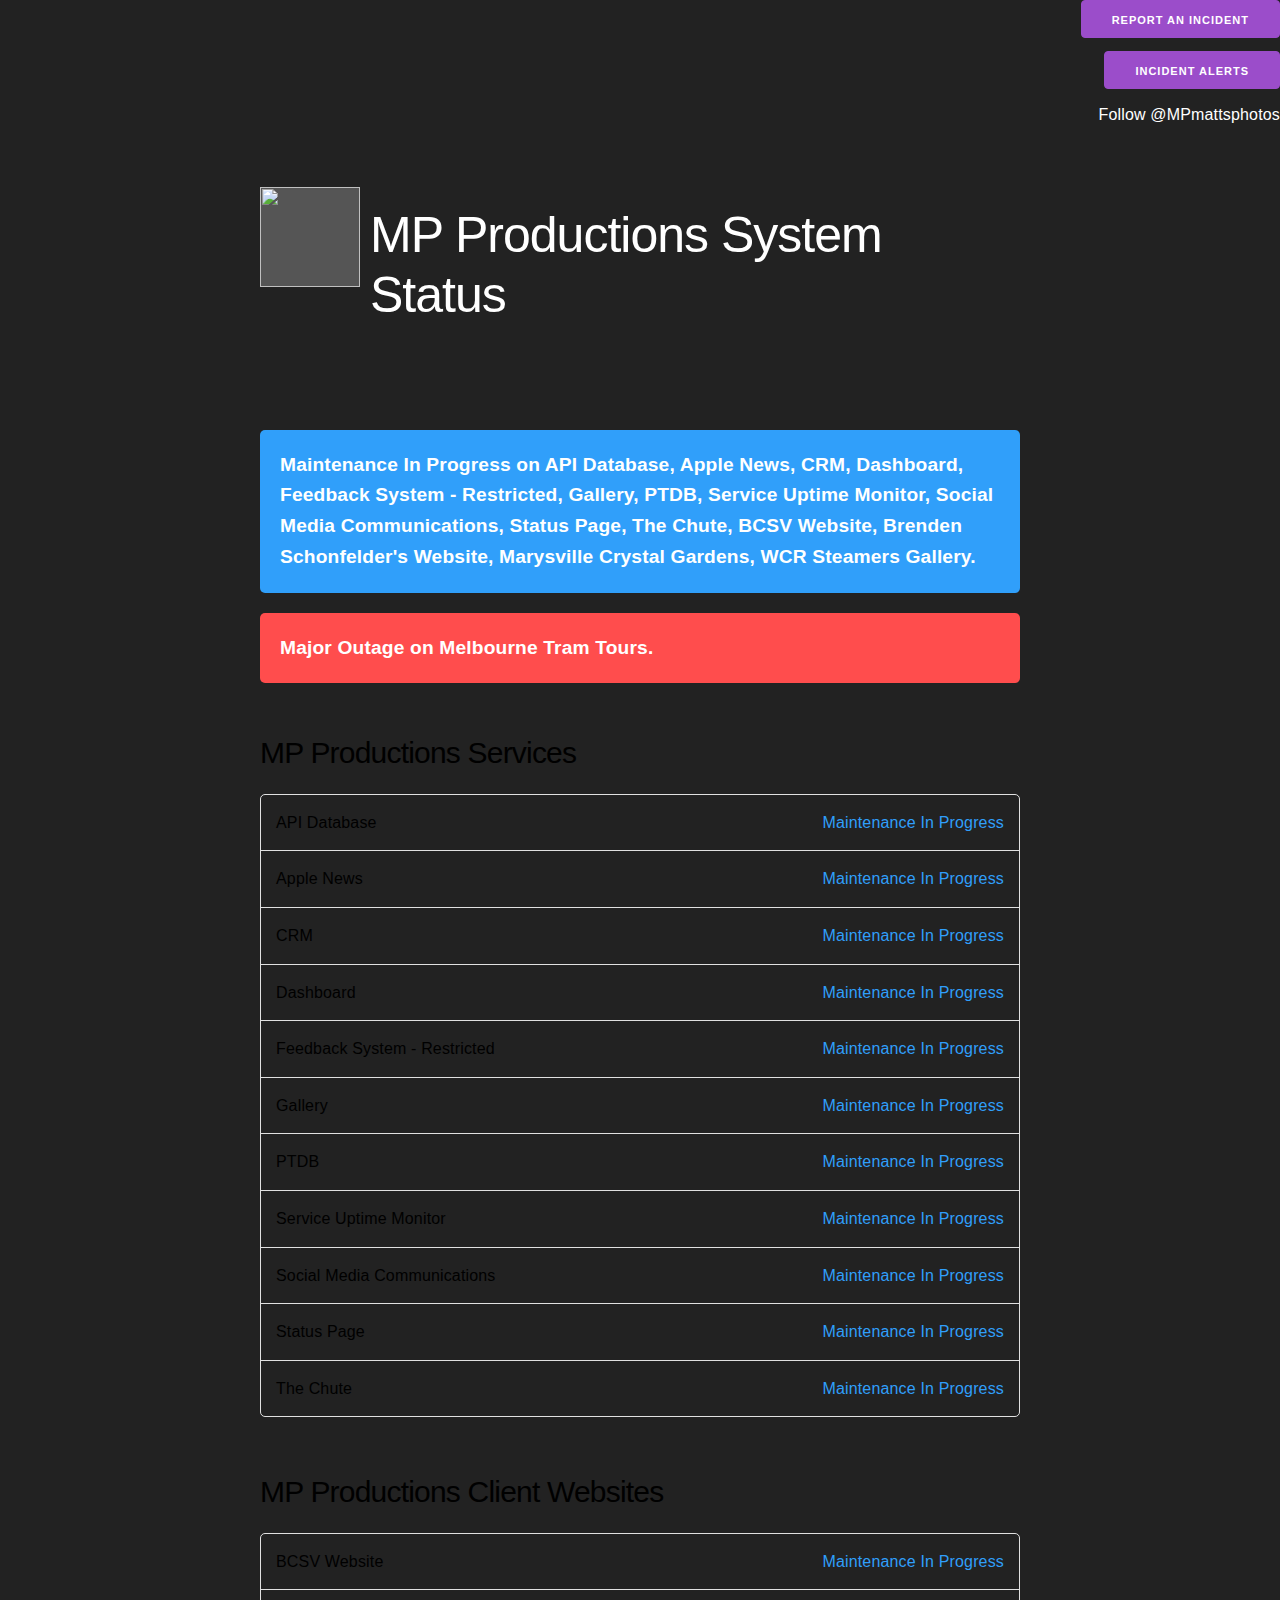
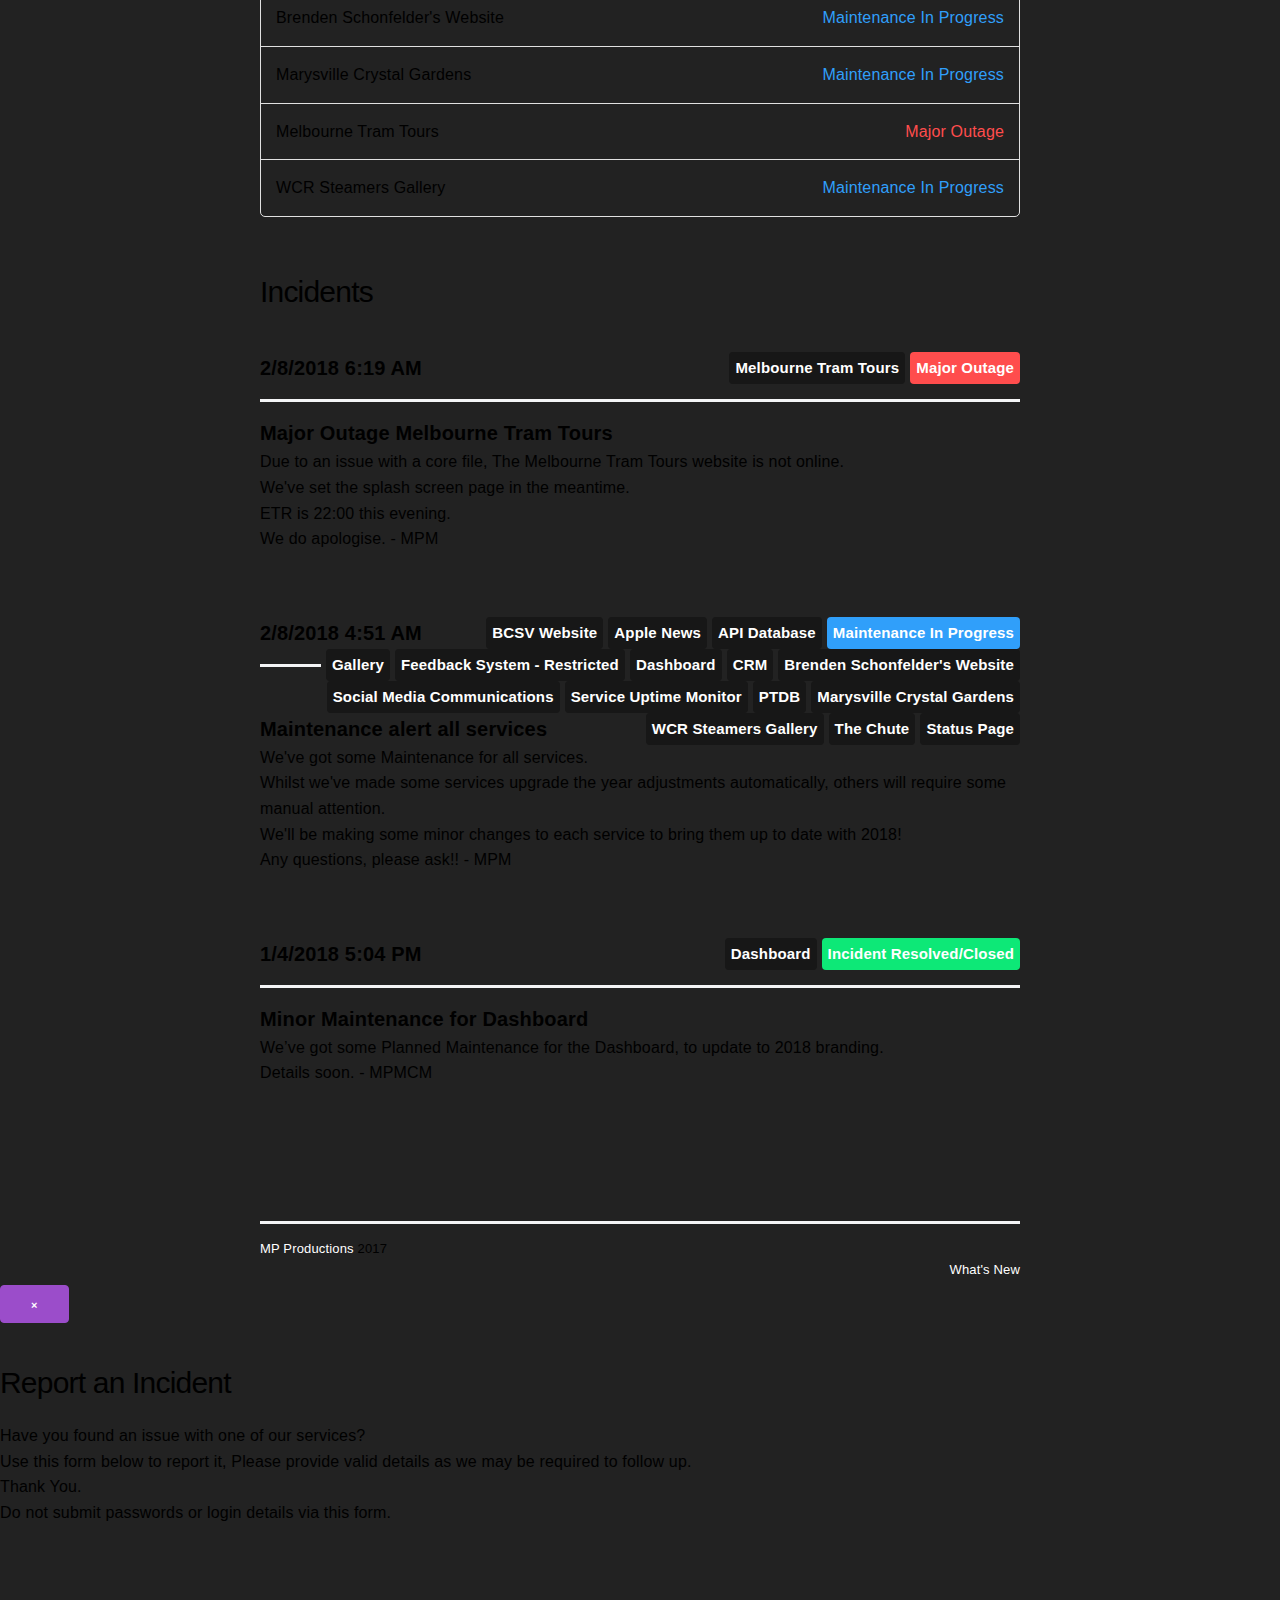
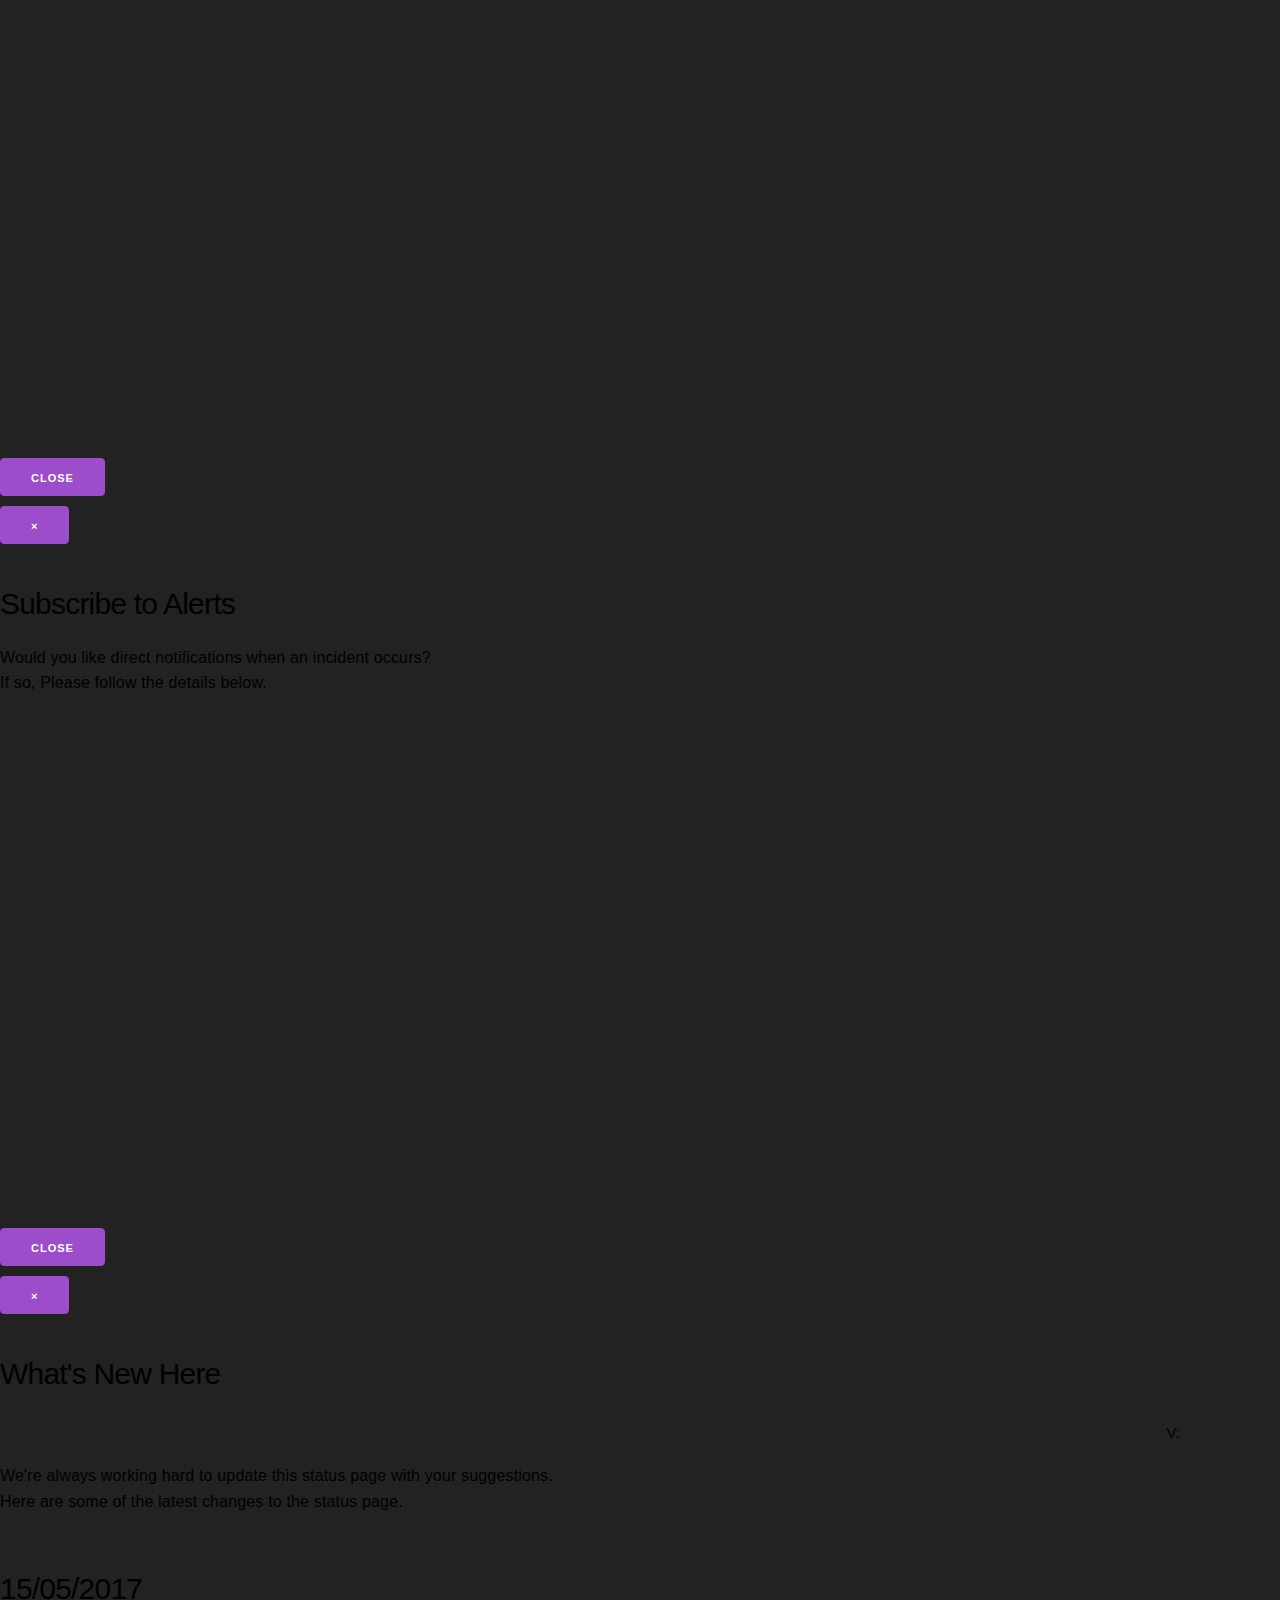
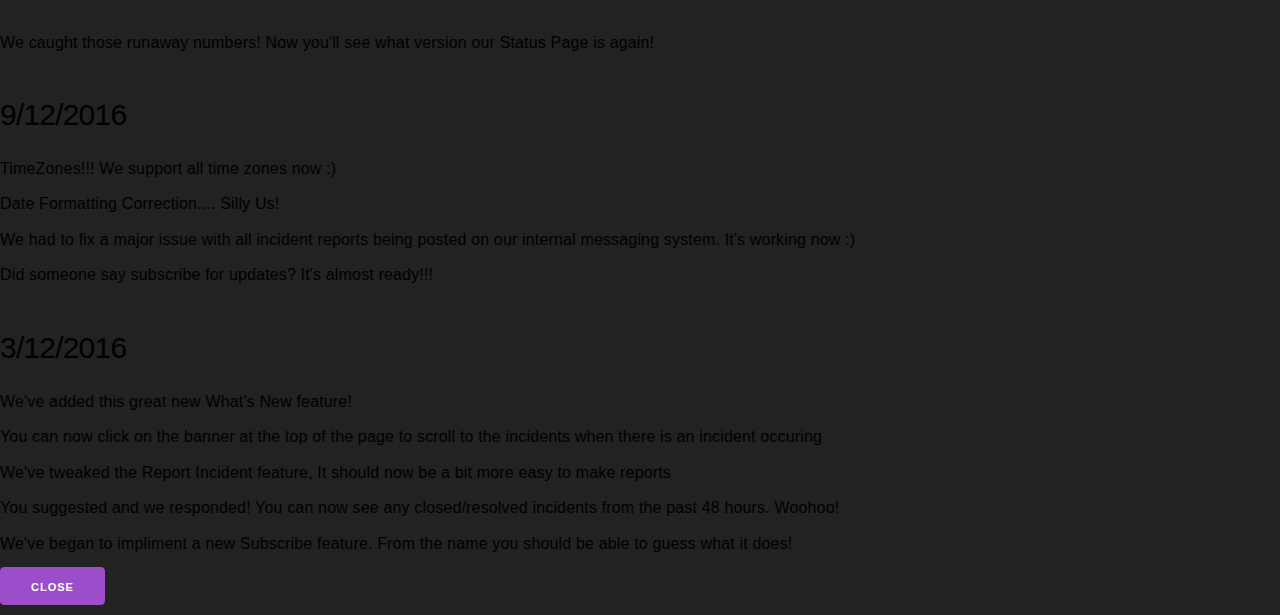
==== commit a682fa81: "update index" ====
--- a/index.html
+++ b/index.html
@@ -97,7 +97,11 @@
 				
 					
 					<div class="panel Maintenance In Progress">
-						<a href="#incidents"><span data-l10n-id="Maintenance-in-progress">Maintenance in progress</span> <span data-l10n-id="on">on</span> API Database, Apple News, CRM, Dashboard, Feedback System - Restricted, Gallery, Service Uptime Monitor, Social Media Communications, Status Page, The Chute, BCSV Website, Brenden Schonfelder's Website, Marysville Crystal Gardens, Melbourne Tram Tours, WCR Steamers Gallery.</a>
+						<a href="#incidents"><span data-l10n-id="Maintenance-in-progress">Maintenance in progress</span> <span data-l10n-id="on">on</span> API Database, Apple News, CRM, Dashboard, Feedback System - Restricted, Gallery, PTDB, Service Uptime Monitor, Social Media Communications, Status Page, The Chute, BCSV Website, Brenden Schonfelder's Website, Marysville Crystal Gardens, WCR Steamers Gallery.</a>
+					</div>
+					
+					<div class="panel major outage">
+						<a href="#incidents"><span data-l10n-id="Major-outage">Major outage</span> <span data-l10n-id="on">on</span> Melbourne Tram Tours.</a>
 					</div>
 					
 				
@@ -130,6 +134,10 @@
 					</li>
 					
 					<li>
+						PTDB <span class="status Maintenance In Progress" data-l10n-id="Maintenance-In-Progress">Maintenance In Progress</span>
+					</li>
+					
+					<li>
 						Service Uptime Monitor <span class="status Maintenance In Progress" data-l10n-id="Maintenance-In-Progress">Maintenance In Progress</span>
 					</li>
 					
@@ -163,7 +171,7 @@
 					</li>
 					
 					<li>
-						Melbourne Tram Tours <span class="status Maintenance In Progress" data-l10n-id="Maintenance-In-Progress">Maintenance In Progress</span>
+						Melbourne Tram Tours <span class="status major outage" data-l10n-id="major-outage">major outage</span>
 					</li>
 					
 					<li>
@@ -174,6 +182,26 @@
 
 				<h4 data-l10n-id="incidents">Incidents</h4>
 				
+					
+					<div class="incident" id="incidents">
+						<span class="date moment">2018-02-08 06:19:47 UTC</span>
+
+						
+							<span class="label major outage float-right" data-l10n-id="major-outage">major outage</span>
+						
+						
+							<span class="label system float-right">Melbourne Tram Tours</span>
+						
+						<hr/>
+
+						<span class="title">Major Outage Melbourne Tram Tours</span>
+						<p>Due to an issue with a core file, The Melbourne Tram Tours website is not online. <br>
+We've set the splash screen page in the meantime. <br>
+ETR is 22:00 this evening. <br>
+We do apologise. - MPM</p>
+
+						
+					</div>
 					
 					<div class="incident" id="incidents">
 						<span class="date moment">2018-02-08 04:51:39 UTC</span>
@@ -200,7 +228,7 @@
 						
 							<span class="label system float-right">Marysville Crystal Gardens</span>
 						
-							<span class="label system float-right">Melbourne Tram Tours</span>
+							<span class="label system float-right">PTDB</span>
 						
 							<span class="label system float-right">Service Uptime Monitor</span>
 						
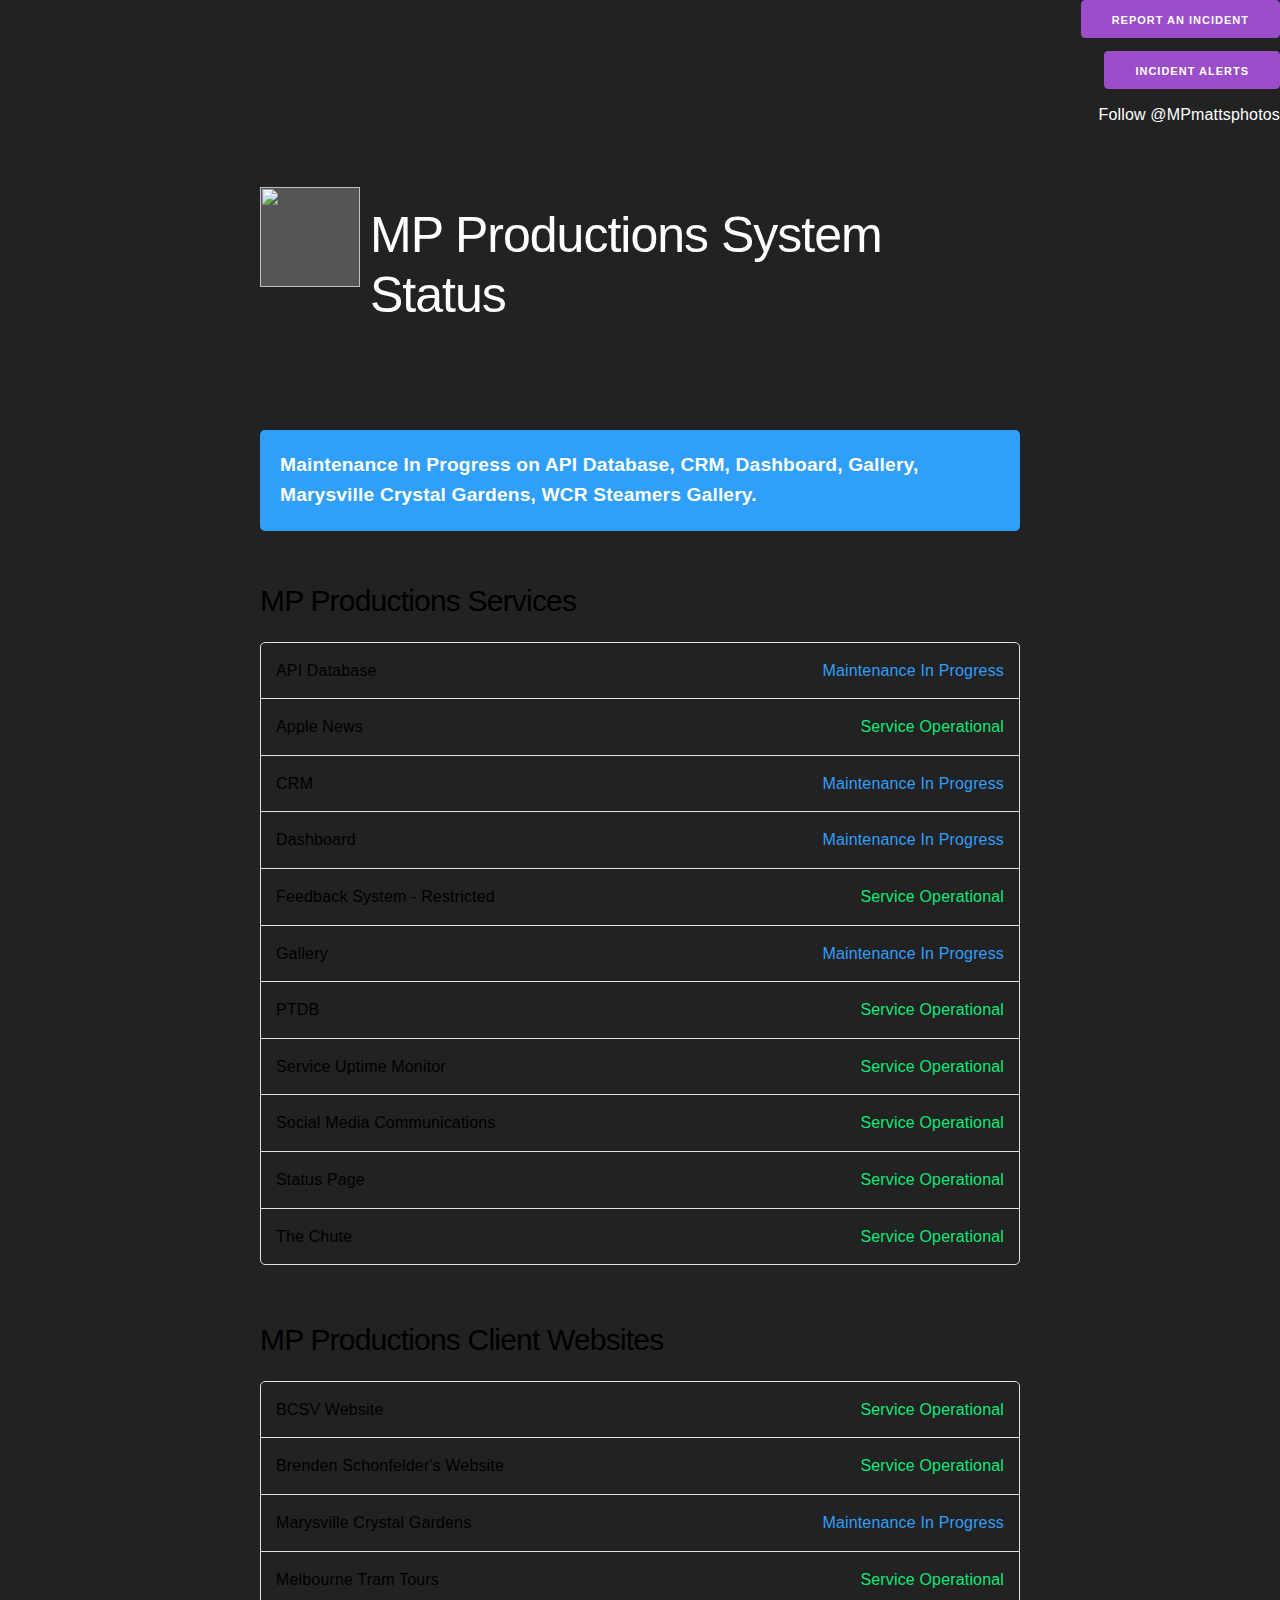
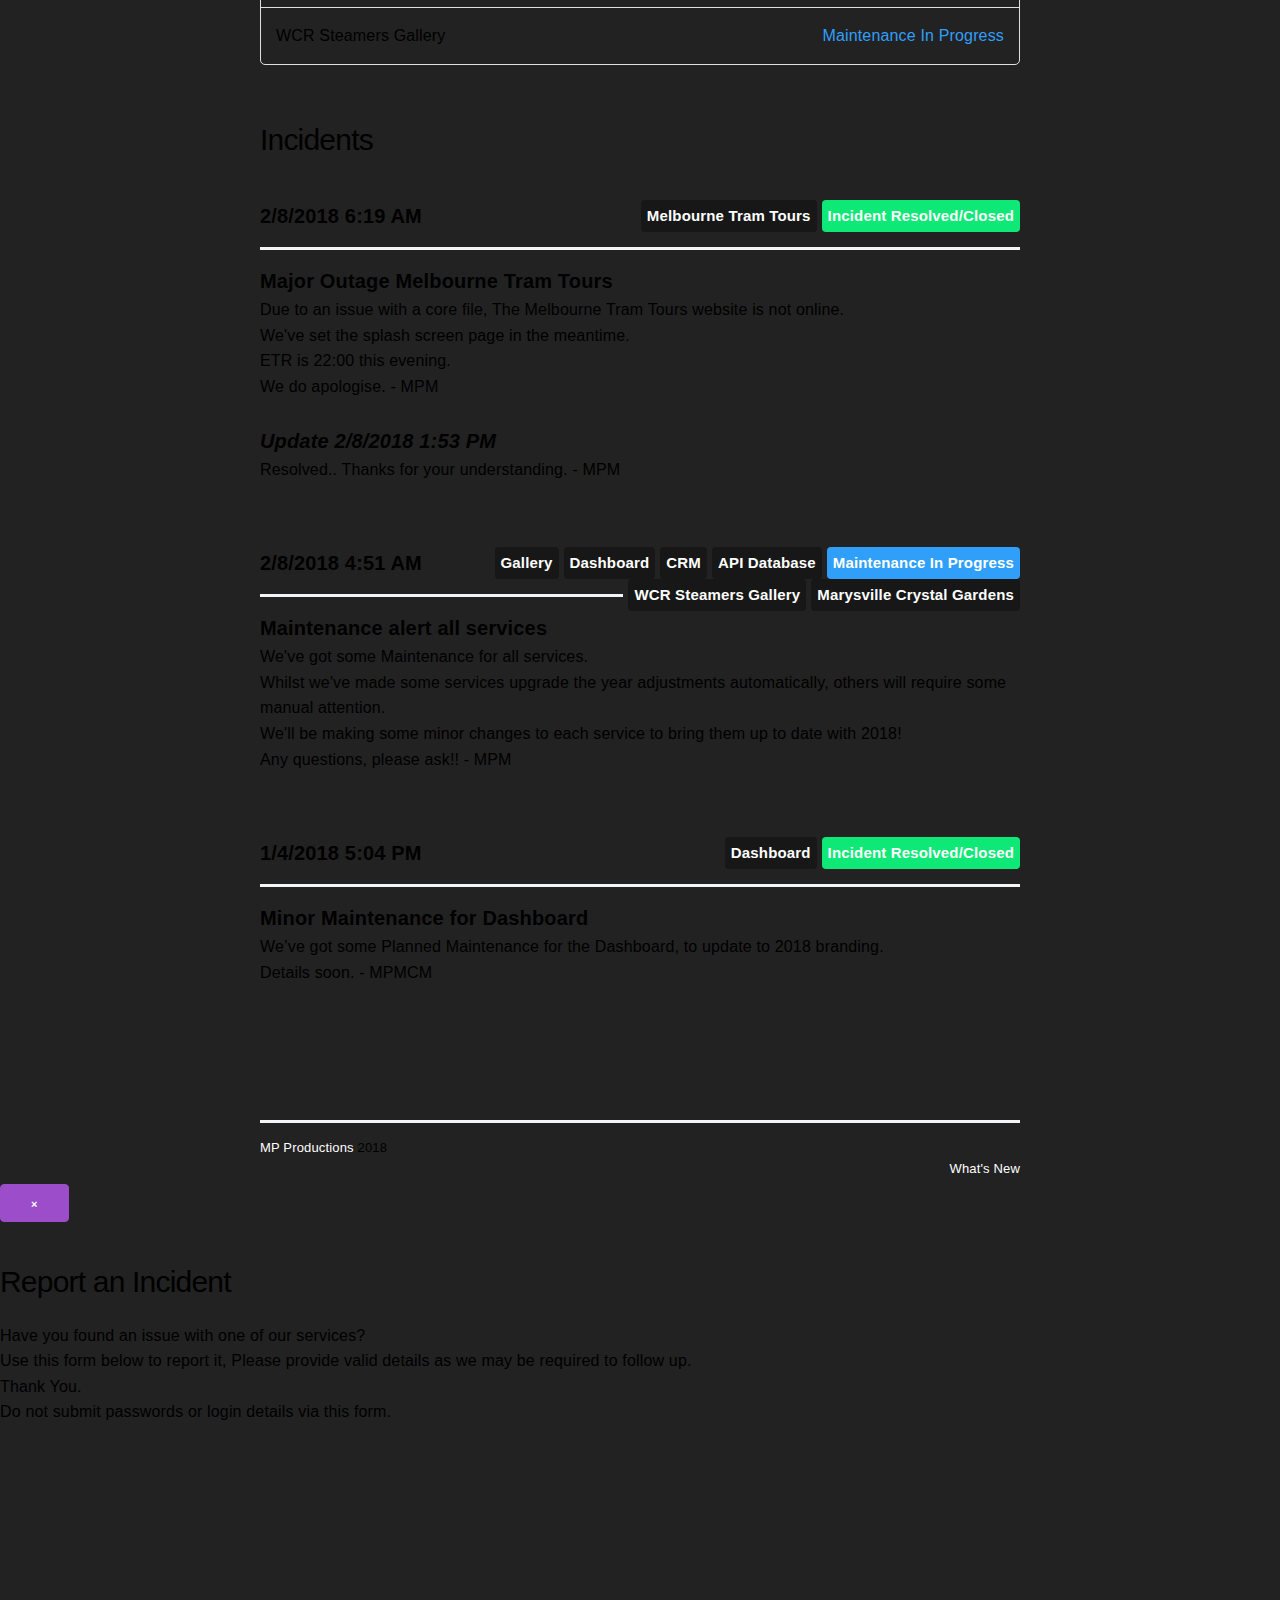
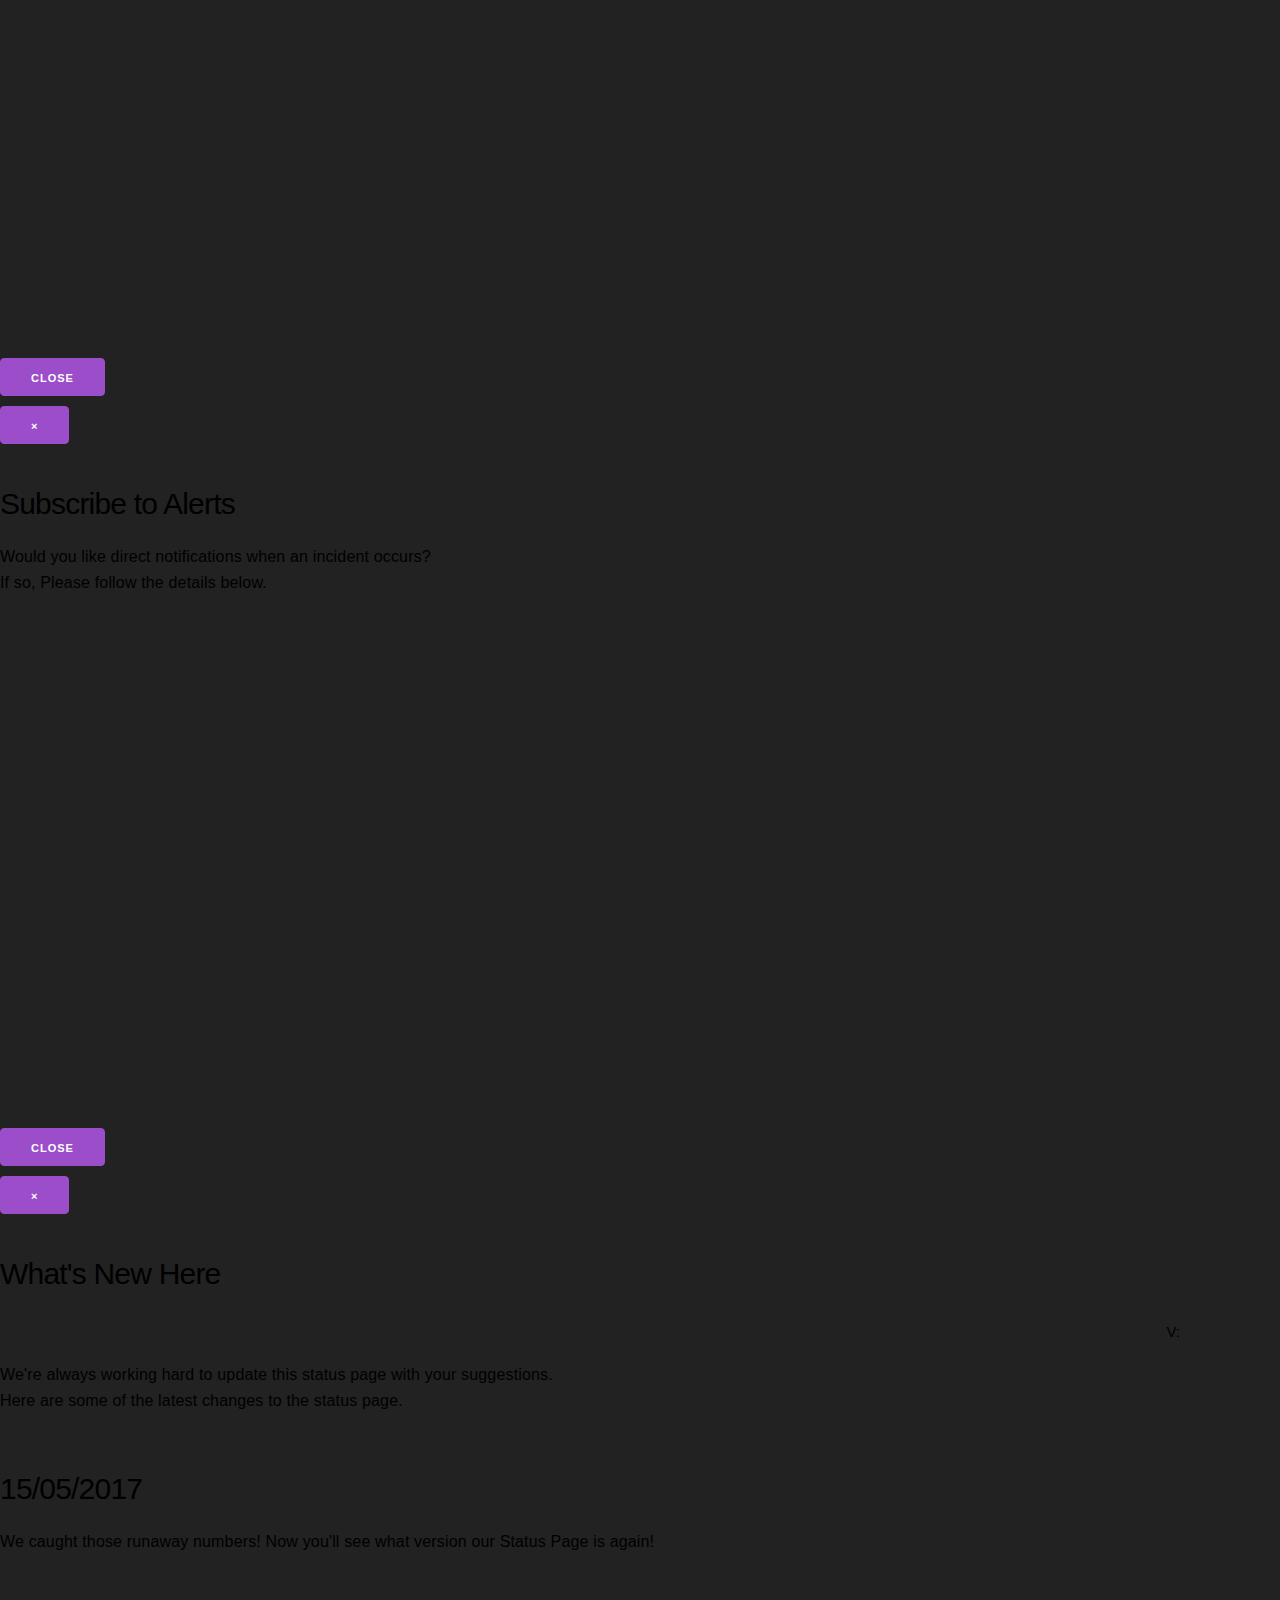
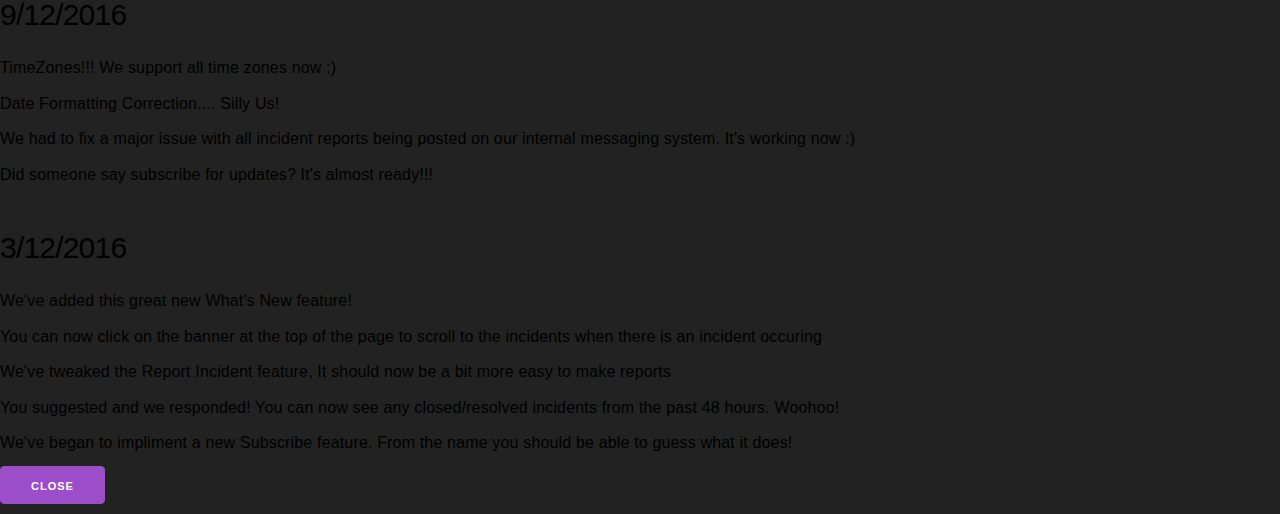
==== commit 60e6a0ef: "update index" ====
--- a/index.html
+++ b/index.html
@@ -97,11 +97,7 @@
 				
 					
 					<div class="panel Maintenance In Progress">
-						<a href="#incidents"><span data-l10n-id="Maintenance-in-progress">Maintenance in progress</span> <span data-l10n-id="on">on</span> API Database, Apple News, CRM, Dashboard, Feedback System - Restricted, Gallery, PTDB, Service Uptime Monitor, Social Media Communications, Status Page, The Chute, BCSV Website, Brenden Schonfelder's Website, Marysville Crystal Gardens, WCR Steamers Gallery.</a>
-					</div>
-					
-					<div class="panel major outage">
-						<a href="#incidents"><span data-l10n-id="Major-outage">Major outage</span> <span data-l10n-id="on">on</span> Melbourne Tram Tours.</a>
+						<a href="#incidents"><span data-l10n-id="Maintenance-in-progress">Maintenance in progress</span> <span data-l10n-id="on">on</span> API Database, CRM, Dashboard, Gallery, Marysville Crystal Gardens, WCR Steamers Gallery.</a>
 					</div>
 					
 				
@@ -114,7 +110,7 @@
 					</li>
 					
 					<li>
-						Apple News <span class="status Maintenance In Progress" data-l10n-id="Maintenance-In-Progress">Maintenance In Progress</span>
+						Apple News <span class="status operational" data-l10n-id="operational">operational</span>
 					</li>
 					
 					<li>
@@ -126,7 +122,7 @@
 					</li>
 					
 					<li>
-						Feedback System - Restricted <span class="status Maintenance In Progress" data-l10n-id="Maintenance-In-Progress">Maintenance In Progress</span>
+						Feedback System - Restricted <span class="status operational" data-l10n-id="operational">operational</span>
 					</li>
 					
 					<li>
@@ -134,23 +130,23 @@
 					</li>
 					
 					<li>
-						PTDB <span class="status Maintenance In Progress" data-l10n-id="Maintenance-In-Progress">Maintenance In Progress</span>
-					</li>
-					
-					<li>
-						Service Uptime Monitor <span class="status Maintenance In Progress" data-l10n-id="Maintenance-In-Progress">Maintenance In Progress</span>
-					</li>
-					
-					<li>
-						Social Media Communications <span class="status Maintenance In Progress" data-l10n-id="Maintenance-In-Progress">Maintenance In Progress</span>
-					</li>
-					
-					<li>
-						Status Page <span class="status Maintenance In Progress" data-l10n-id="Maintenance-In-Progress">Maintenance In Progress</span>
-					</li>
-					
-					<li>
-						The Chute <span class="status Maintenance In Progress" data-l10n-id="Maintenance-In-Progress">Maintenance In Progress</span>
+						PTDB <span class="status operational" data-l10n-id="operational">operational</span>
+					</li>
+					
+					<li>
+						Service Uptime Monitor <span class="status operational" data-l10n-id="operational">operational</span>
+					</li>
+					
+					<li>
+						Social Media Communications <span class="status operational" data-l10n-id="operational">operational</span>
+					</li>
+					
+					<li>
+						Status Page <span class="status operational" data-l10n-id="operational">operational</span>
+					</li>
+					
+					<li>
+						The Chute <span class="status operational" data-l10n-id="operational">operational</span>
 					</li>
 					
 				</ul>
@@ -159,11 +155,11 @@
 				<ul class="systems">
 					
 					<li>
-						BCSV Website <span class="status Maintenance In Progress" data-l10n-id="Maintenance-In-Progress">Maintenance In Progress</span>
-					</li>
-					
-					<li>
-						Brenden Schonfelder's Website <span class="status Maintenance In Progress" data-l10n-id="Maintenance-In-Progress">Maintenance In Progress</span>
+						BCSV Website <span class="status operational" data-l10n-id="operational">operational</span>
+					</li>
+					
+					<li>
+						Brenden Schonfelder's Website <span class="status operational" data-l10n-id="operational">operational</span>
 					</li>
 					
 					<li>
@@ -171,7 +167,7 @@
 					</li>
 					
 					<li>
-						Melbourne Tram Tours <span class="status major outage" data-l10n-id="major-outage">major outage</span>
+						Melbourne Tram Tours <span class="status operational" data-l10n-id="operational">operational</span>
 					</li>
 					
 					<li>
@@ -187,7 +183,7 @@
 						<span class="date moment">2018-02-08 06:19:47 UTC</span>
 
 						
-							<span class="label major outage float-right" data-l10n-id="major-outage">major outage</span>
+							<span class="label operational float-right" data-l10n-id="resolved">resolved</span>
 						
 						
 							<span class="label system float-right">Melbourne Tram Tours</span>
@@ -201,6 +197,10 @@
 We do apologise. - MPM</p>
 
 						
+							<span class="title"><em>Update <span class="moment">2018-02-08 13:53:42 UTC</span></em></span>
+							<p>Resolved.. Thanks for your understanding. - MPM</p>
+
+						
 					</div>
 					
 					<div class="incident" id="incidents">
@@ -212,31 +212,13 @@
 						
 							<span class="label system float-right">API Database</span>
 						
-							<span class="label system float-right">Apple News</span>
-						
-							<span class="label system float-right">BCSV Website</span>
-						
-							<span class="label system float-right">Brenden Schonfelder's Website</span>
-						
 							<span class="label system float-right">CRM</span>
 						
 							<span class="label system float-right">Dashboard</span>
 						
-							<span class="label system float-right">Feedback System - Restricted</span>
-						
 							<span class="label system float-right">Gallery</span>
 						
 							<span class="label system float-right">Marysville Crystal Gardens</span>
-						
-							<span class="label system float-right">PTDB</span>
-						
-							<span class="label system float-right">Service Uptime Monitor</span>
-						
-							<span class="label system float-right">Social Media Communications</span>
-						
-							<span class="label system float-right">Status Page</span>
-						
-							<span class="label system float-right">The Chute</span>
 						
 							<span class="label system float-right">WCR Steamers Gallery</span>
 						
@@ -276,7 +258,7 @@
 			<footer class="footer">
 				<section class="container">
 					<hr/>
-					<p><a href='http://mattsphotos.com.au'>MP Productions</a> 2017<br> <a href="#" data-toggle="modal" data-target="#changelog" style="float: right;">What's New</a></p>
+					<p><a href='http://mattsphotos.com.au'>MP Productions</a> 2018<br> <a href="#" data-toggle="modal" data-target="#changelog" style="float: right;">What's New</a></p>
 					
 				</section>
 			</footer>
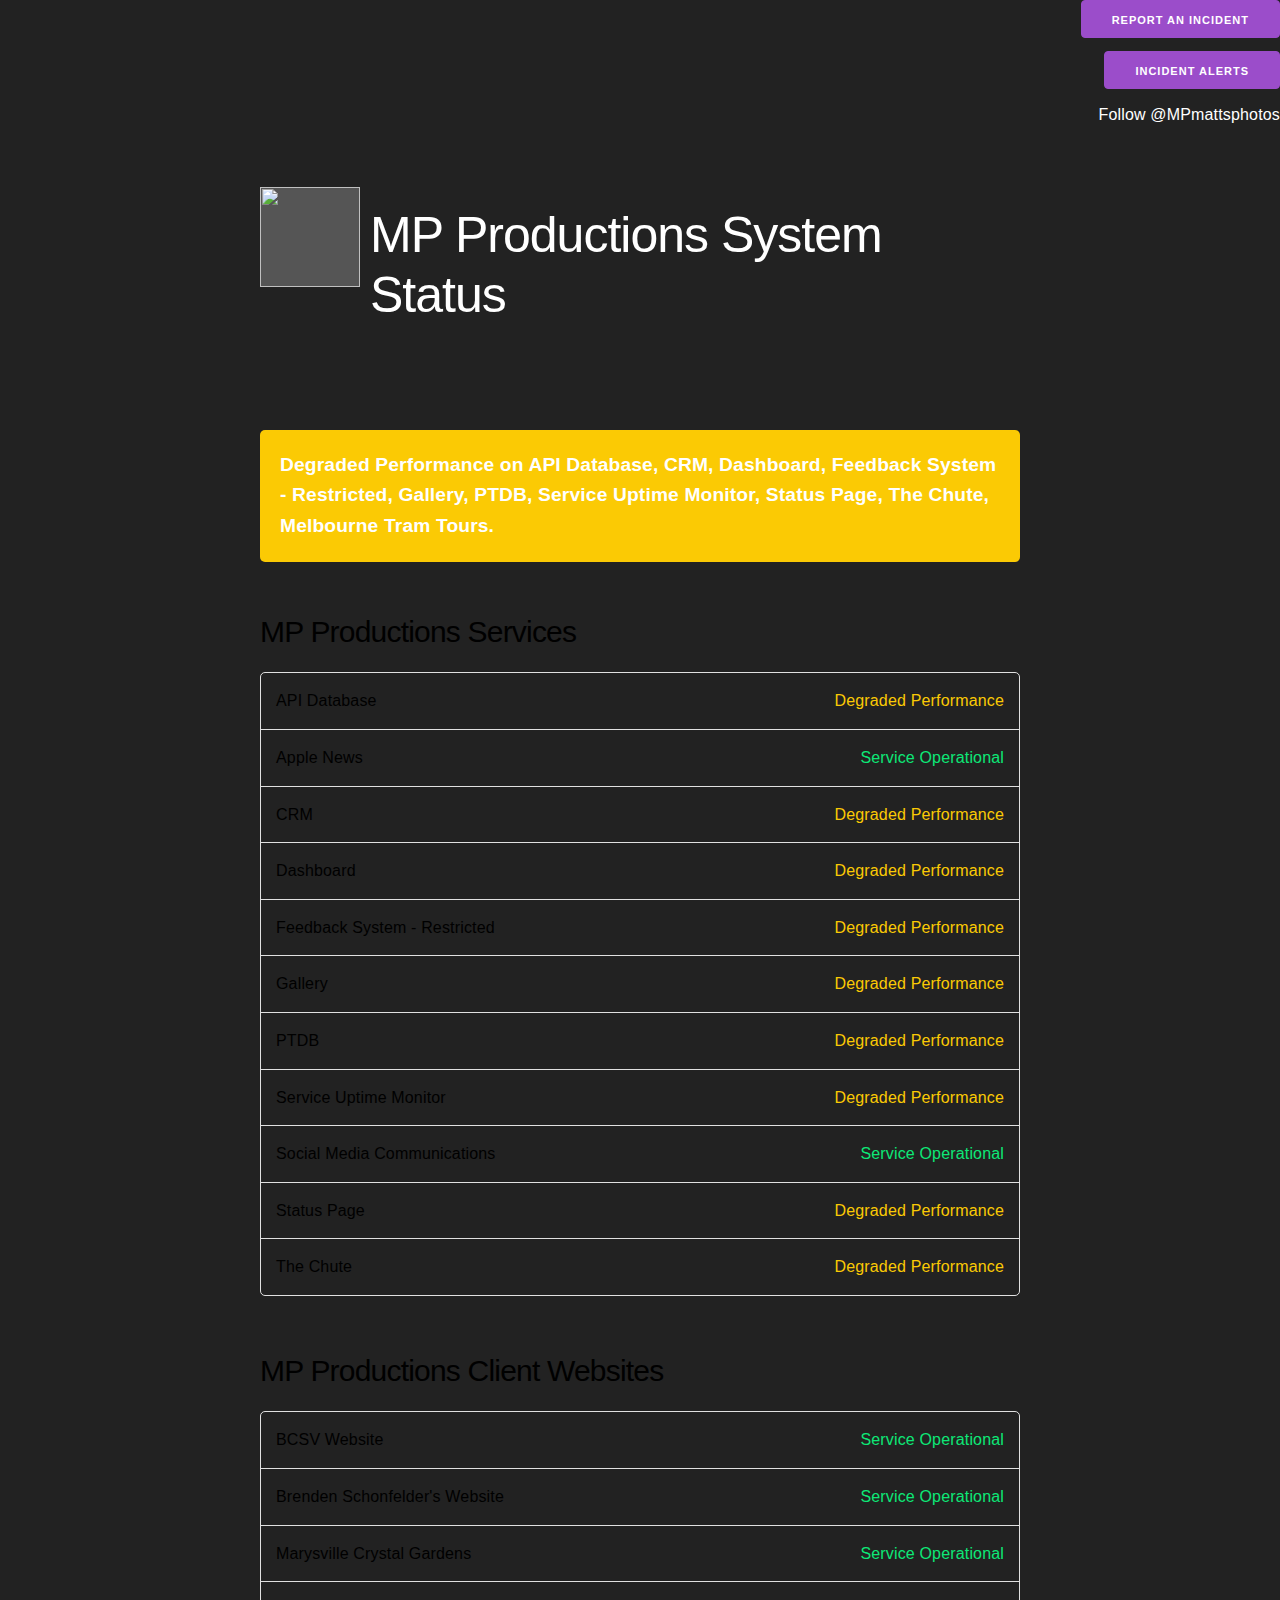
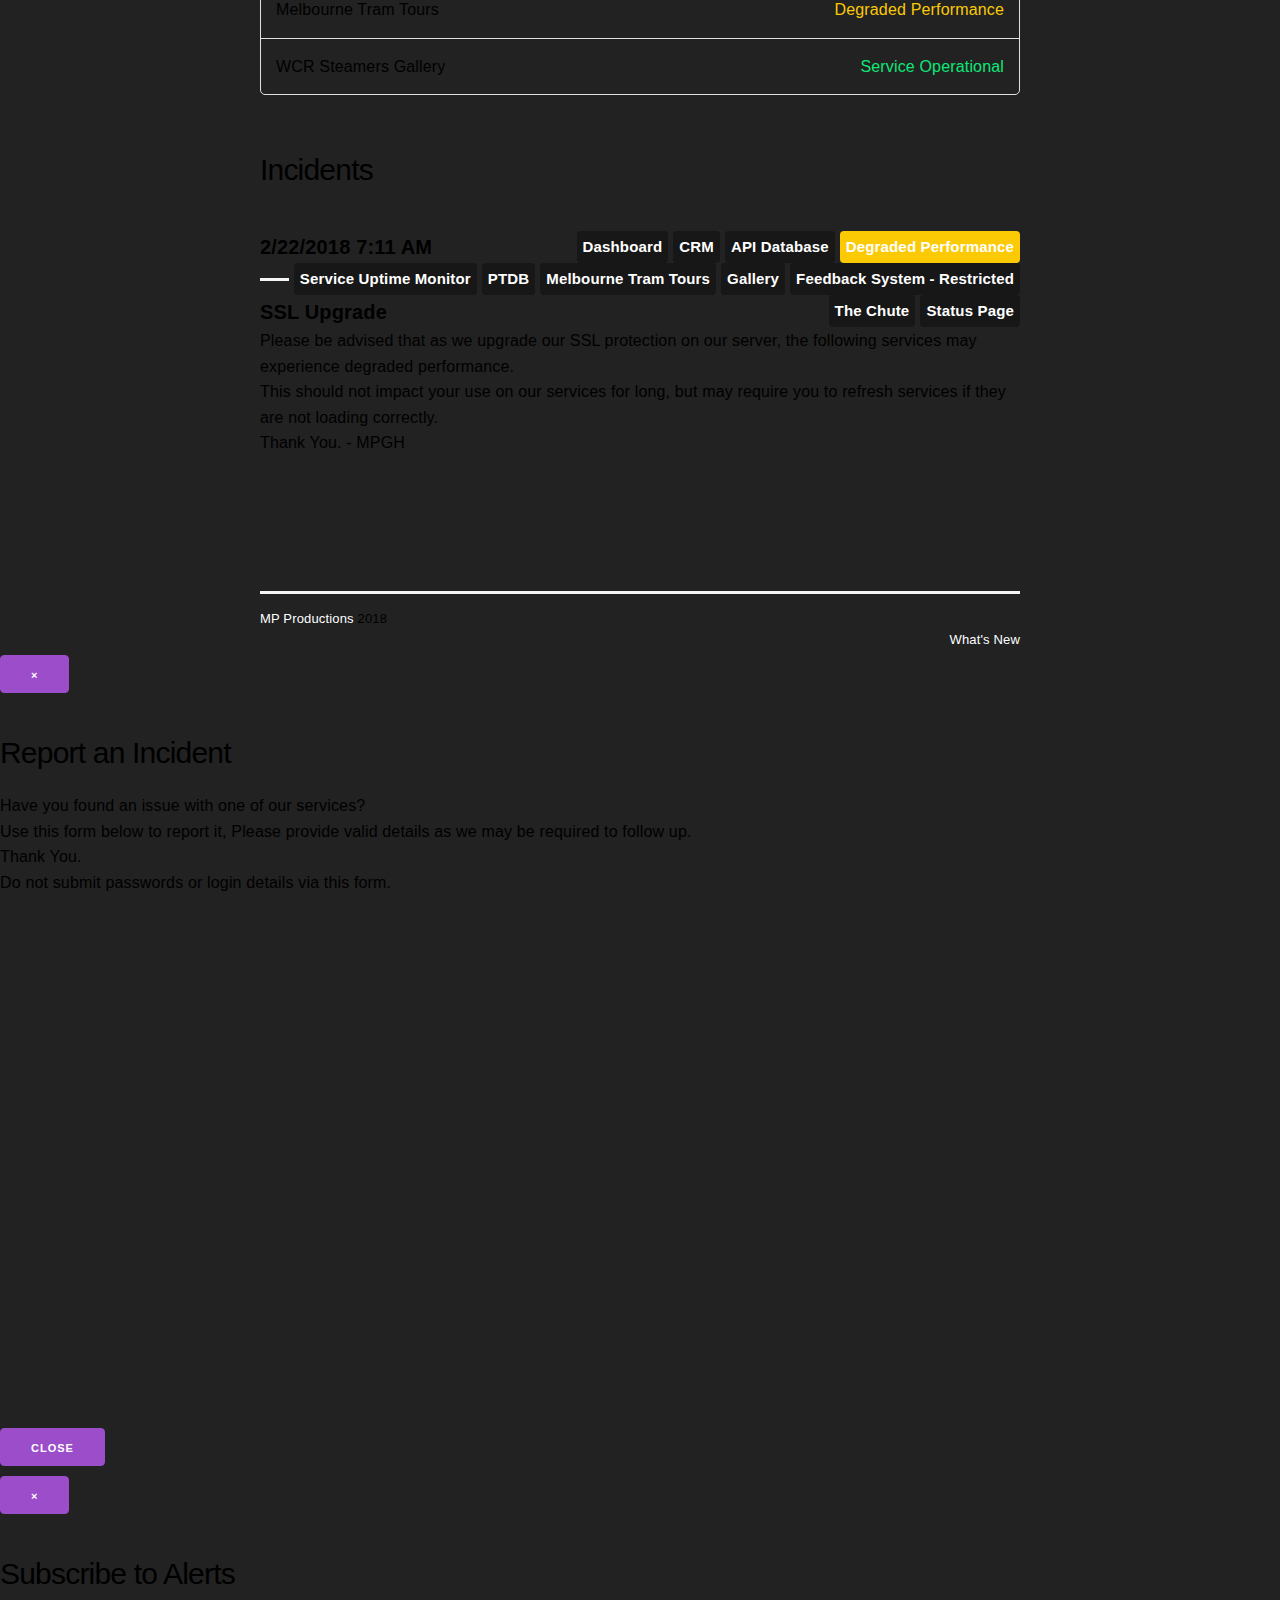
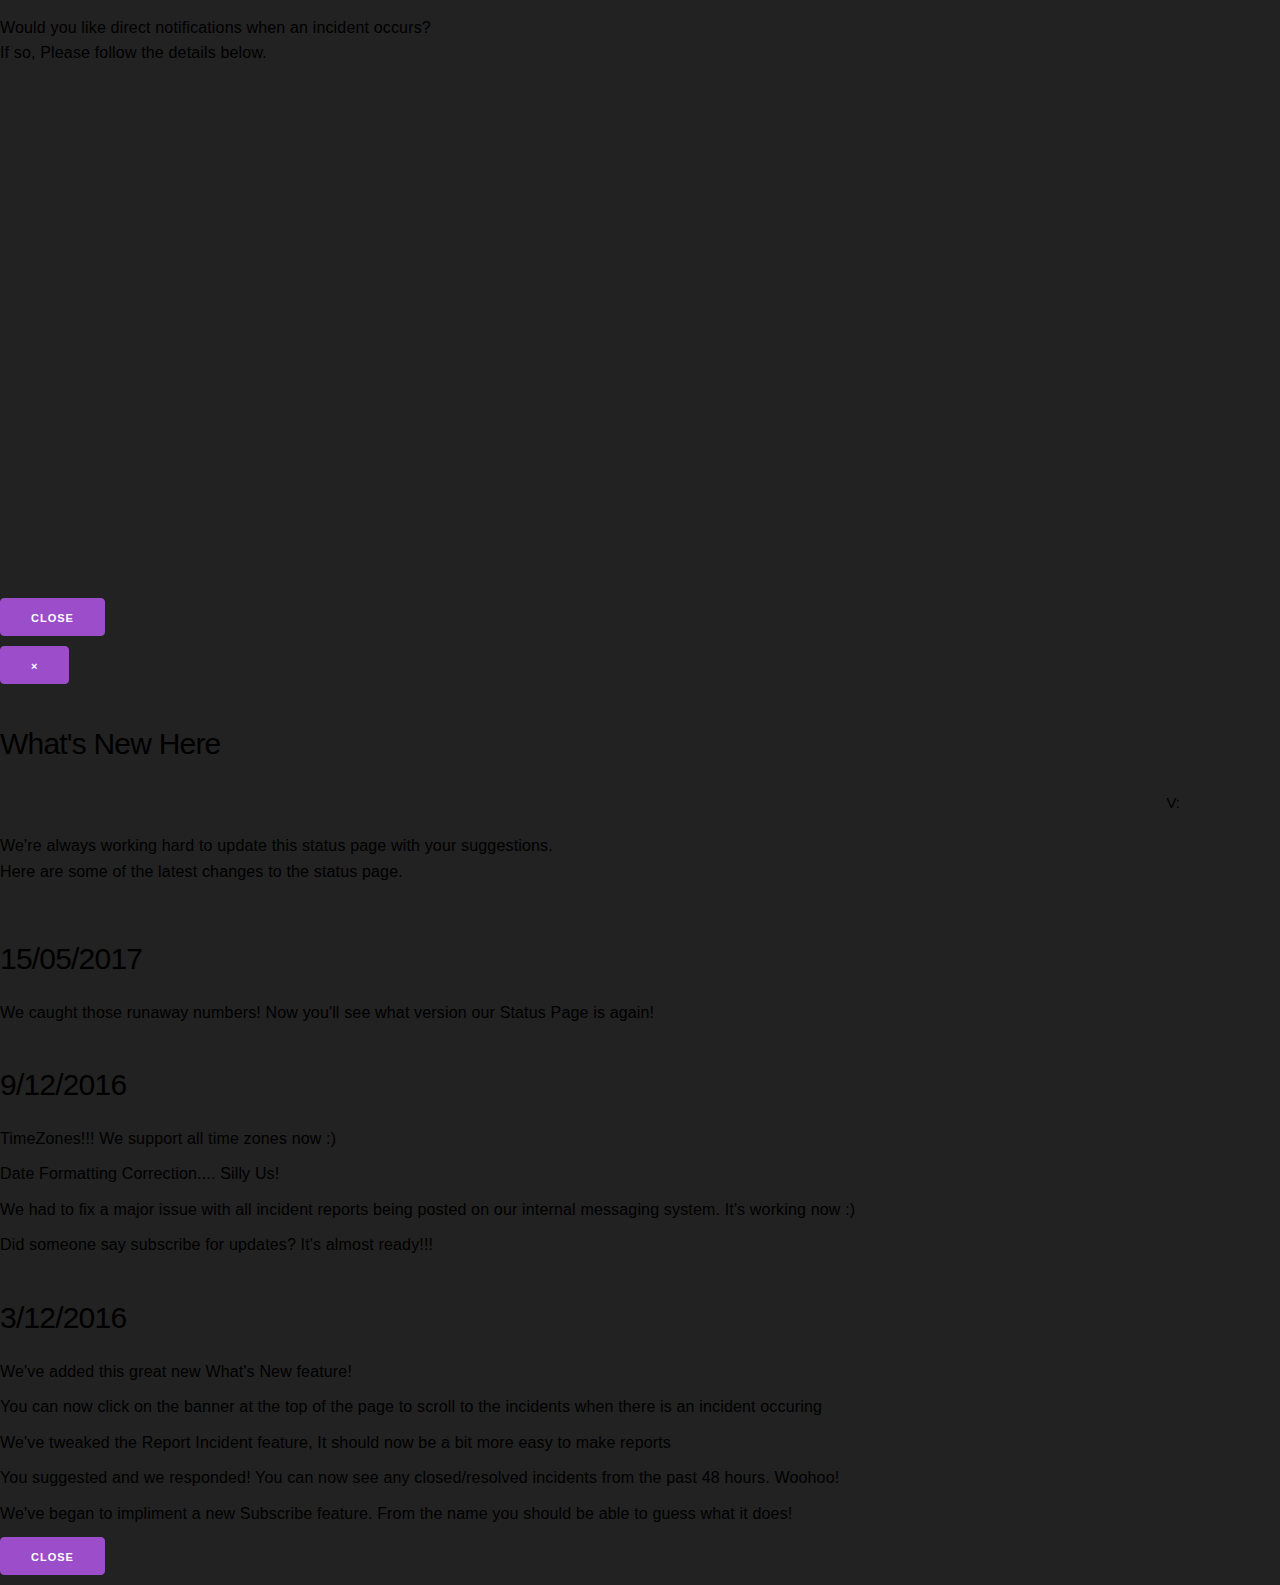
==== commit 265c1cda: "update index" ====
--- a/index.html
+++ b/index.html
@@ -96,8 +96,8 @@
 				<br><br><br><br>
 				
 					
-					<div class="panel Maintenance In Progress">
-						<a href="#incidents"><span data-l10n-id="Maintenance-in-progress">Maintenance in progress</span> <span data-l10n-id="on">on</span> API Database, CRM, Dashboard, Gallery, Marysville Crystal Gardens, WCR Steamers Gallery.</a>
+					<div class="panel Degraded Performance">
+						<a href="#incidents"><span data-l10n-id="Degraded-performance">Degraded performance</span> <span data-l10n-id="on">on</span> API Database, CRM, Dashboard, Feedback System - Restricted, Gallery, PTDB, Service Uptime Monitor, Status Page, The Chute, Melbourne Tram Tours.</a>
 					</div>
 					
 				
@@ -106,7 +106,7 @@
 				<ul class="systems">
 					
 					<li>
-						API Database <span class="status Maintenance In Progress" data-l10n-id="Maintenance-In-Progress">Maintenance In Progress</span>
+						API Database <span class="status Degraded Performance" data-l10n-id="Degraded-Performance">Degraded Performance</span>
 					</li>
 					
 					<li>
@@ -114,27 +114,27 @@
 					</li>
 					
 					<li>
-						CRM <span class="status Maintenance In Progress" data-l10n-id="Maintenance-In-Progress">Maintenance In Progress</span>
-					</li>
-					
-					<li>
-						Dashboard <span class="status Maintenance In Progress" data-l10n-id="Maintenance-In-Progress">Maintenance In Progress</span>
-					</li>
-					
-					<li>
-						Feedback System - Restricted <span class="status operational" data-l10n-id="operational">operational</span>
-					</li>
-					
-					<li>
-						Gallery <span class="status Maintenance In Progress" data-l10n-id="Maintenance-In-Progress">Maintenance In Progress</span>
-					</li>
-					
-					<li>
-						PTDB <span class="status operational" data-l10n-id="operational">operational</span>
-					</li>
-					
-					<li>
-						Service Uptime Monitor <span class="status operational" data-l10n-id="operational">operational</span>
+						CRM <span class="status Degraded Performance" data-l10n-id="Degraded-Performance">Degraded Performance</span>
+					</li>
+					
+					<li>
+						Dashboard <span class="status Degraded Performance" data-l10n-id="Degraded-Performance">Degraded Performance</span>
+					</li>
+					
+					<li>
+						Feedback System - Restricted <span class="status Degraded Performance" data-l10n-id="Degraded-Performance">Degraded Performance</span>
+					</li>
+					
+					<li>
+						Gallery <span class="status Degraded Performance" data-l10n-id="Degraded-Performance">Degraded Performance</span>
+					</li>
+					
+					<li>
+						PTDB <span class="status Degraded Performance" data-l10n-id="Degraded-Performance">Degraded Performance</span>
+					</li>
+					
+					<li>
+						Service Uptime Monitor <span class="status Degraded Performance" data-l10n-id="Degraded-Performance">Degraded Performance</span>
 					</li>
 					
 					<li>
@@ -142,11 +142,11 @@
 					</li>
 					
 					<li>
-						Status Page <span class="status operational" data-l10n-id="operational">operational</span>
-					</li>
-					
-					<li>
-						The Chute <span class="status operational" data-l10n-id="operational">operational</span>
+						Status Page <span class="status Degraded Performance" data-l10n-id="Degraded-Performance">Degraded Performance</span>
+					</li>
+					
+					<li>
+						The Chute <span class="status Degraded Performance" data-l10n-id="Degraded-Performance">Degraded Performance</span>
 					</li>
 					
 				</ul>
@@ -163,15 +163,15 @@
 					</li>
 					
 					<li>
-						Marysville Crystal Gardens <span class="status Maintenance In Progress" data-l10n-id="Maintenance-In-Progress">Maintenance In Progress</span>
-					</li>
-					
-					<li>
-						Melbourne Tram Tours <span class="status operational" data-l10n-id="operational">operational</span>
-					</li>
-					
-					<li>
-						WCR Steamers Gallery <span class="status Maintenance In Progress" data-l10n-id="Maintenance-In-Progress">Maintenance In Progress</span>
+						Marysville Crystal Gardens <span class="status operational" data-l10n-id="operational">operational</span>
+					</li>
+					
+					<li>
+						Melbourne Tram Tours <span class="status Degraded Performance" data-l10n-id="Degraded-Performance">Degraded Performance</span>
+					</li>
+					
+					<li>
+						WCR Steamers Gallery <span class="status operational" data-l10n-id="operational">operational</span>
 					</li>
 					
 				</ul>
@@ -180,73 +180,38 @@
 				
 					
 					<div class="incident" id="incidents">
-						<span class="date moment">2018-02-08 06:19:47 UTC</span>
-
-						
-							<span class="label operational float-right" data-l10n-id="resolved">resolved</span>
-						
+						<span class="date moment">2018-02-22 07:11:08 UTC</span>
+
+						
+							<span class="label Degraded Performance float-right" data-l10n-id="Degraded-Performance">Degraded Performance</span>
+						
+						
+							<span class="label system float-right">API Database</span>
+						
+							<span class="label system float-right">CRM</span>
+						
+							<span class="label system float-right">Dashboard</span>
+						
+							<span class="label system float-right">Feedback System - Restricted</span>
+						
+							<span class="label system float-right">Gallery</span>
 						
 							<span class="label system float-right">Melbourne Tram Tours</span>
 						
+							<span class="label system float-right">PTDB</span>
+						
+							<span class="label system float-right">Service Uptime Monitor</span>
+						
+							<span class="label system float-right">Status Page</span>
+						
+							<span class="label system float-right">The Chute</span>
+						
 						<hr/>
 
-						<span class="title">Major Outage Melbourne Tram Tours</span>
-						<p>Due to an issue with a core file, The Melbourne Tram Tours website is not online. <br>
-We've set the splash screen page in the meantime. <br>
-ETR is 22:00 this evening. <br>
-We do apologise. - MPM</p>
-
-						
-							<span class="title"><em>Update <span class="moment">2018-02-08 13:53:42 UTC</span></em></span>
-							<p>Resolved.. Thanks for your understanding. - MPM</p>
-
-						
-					</div>
-					
-					<div class="incident" id="incidents">
-						<span class="date moment">2018-02-08 04:51:39 UTC</span>
-
-						
-							<span class="label Maintenance In Progress float-right" data-l10n-id="Maintenance-In-Progress">Maintenance In Progress</span>
-						
-						
-							<span class="label system float-right">API Database</span>
-						
-							<span class="label system float-right">CRM</span>
-						
-							<span class="label system float-right">Dashboard</span>
-						
-							<span class="label system float-right">Gallery</span>
-						
-							<span class="label system float-right">Marysville Crystal Gardens</span>
-						
-							<span class="label system float-right">WCR Steamers Gallery</span>
-						
-						<hr/>
-
-						<span class="title">Maintenance alert all services</span>
-						<p>We've got some Maintenance for all services. <br>
-Whilst we've made some services upgrade the year adjustments automatically, others will require some manual attention. <br>
-We'll be making some minor changes to each service to bring them up to date with 2018! <br>
-Any questions, please ask!! - MPM</p>
-
-						
-					</div>
-					
-					<div class="incident" id="incidents">
-						<span class="date moment">2018-01-04 17:04:58 UTC</span>
-
-						
-							<span class="label operational float-right" data-l10n-id="resolved">resolved</span>
-						
-						
-							<span class="label system float-right">Dashboard</span>
-						
-						<hr/>
-
-						<span class="title">Minor Maintenance for Dashboard</span>
-						<p>We’ve got some Planned Maintenance for the Dashboard, to update to 2018 branding. <br>
-Details soon. - MPMCM</p>
+						<span class="title">SSL Upgrade</span>
+						<p>Please be advised that as we upgrade our SSL protection on our server, the following services may experience degraded performance. <br>
+This should not impact your use on our services for long, but may require you to refresh services if they are not loading correctly. <br>
+Thank You. - MPGH</p>
 
 						
 					</div>
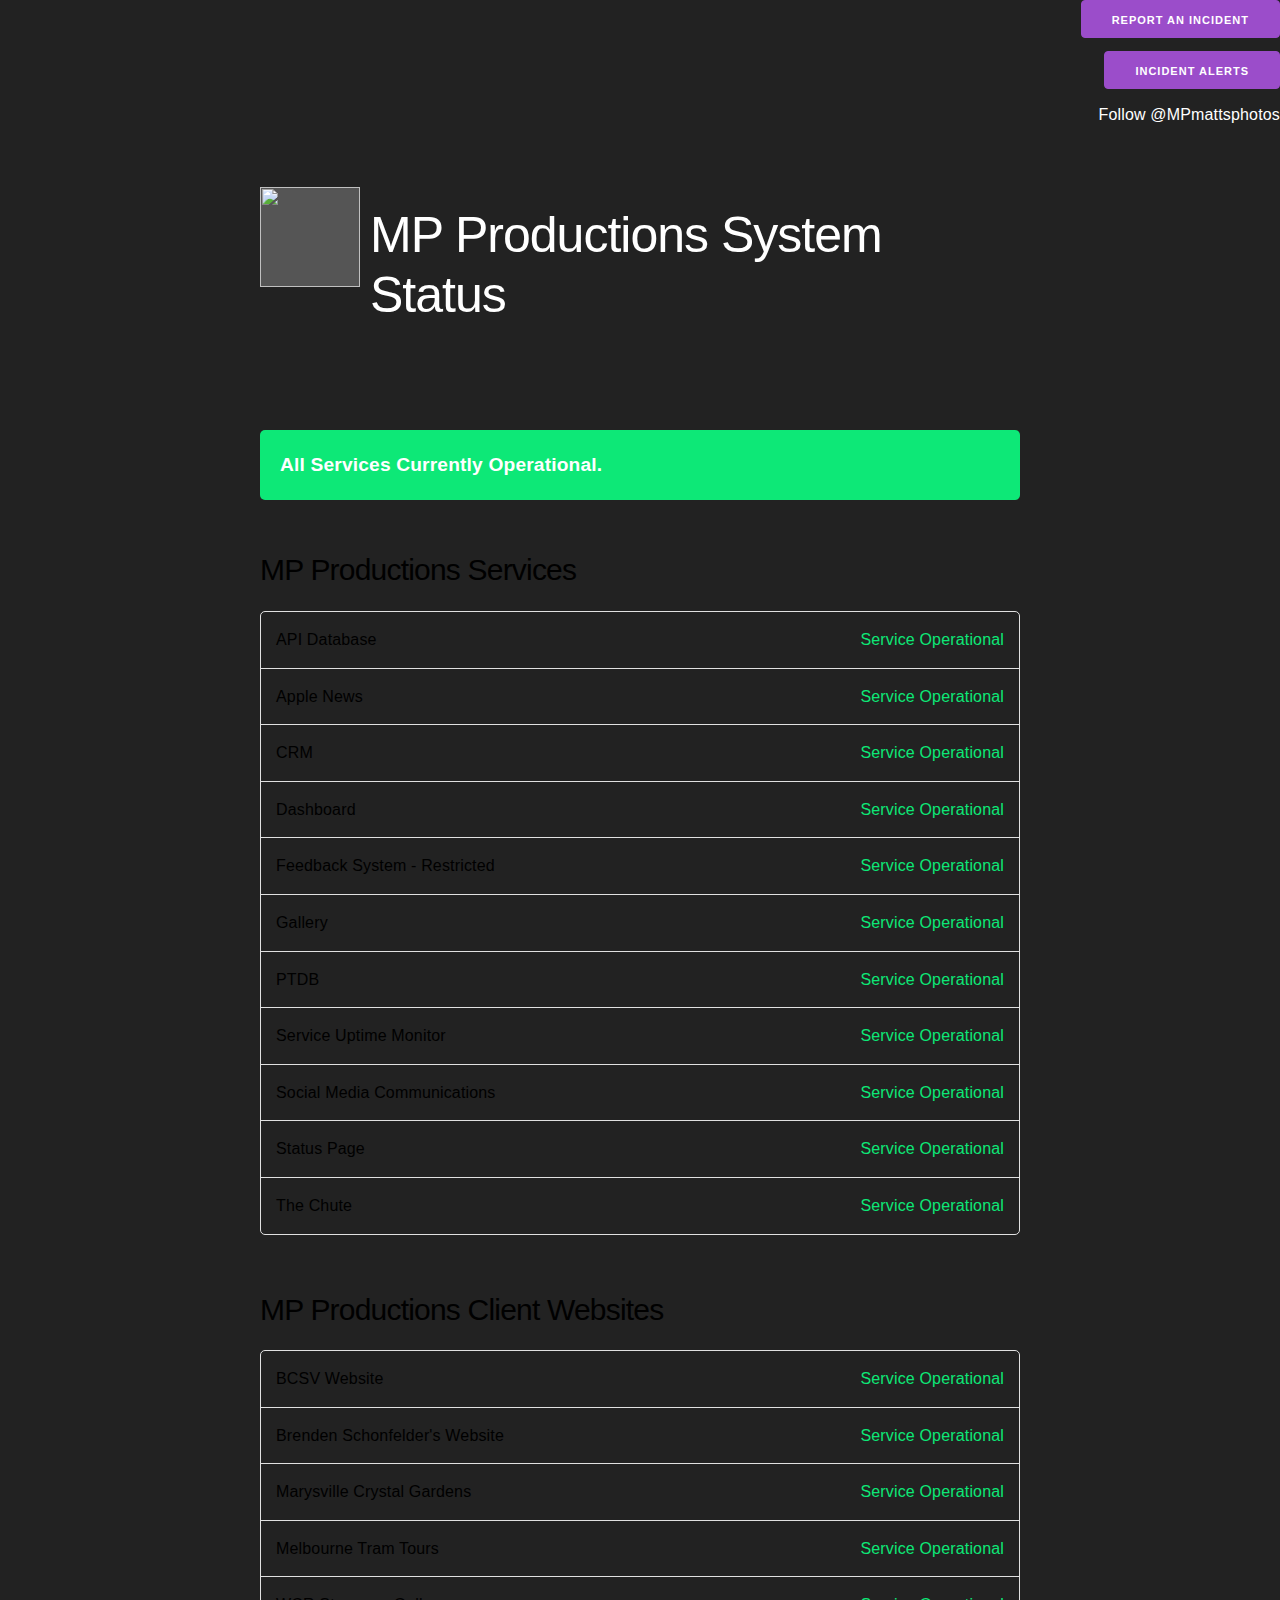
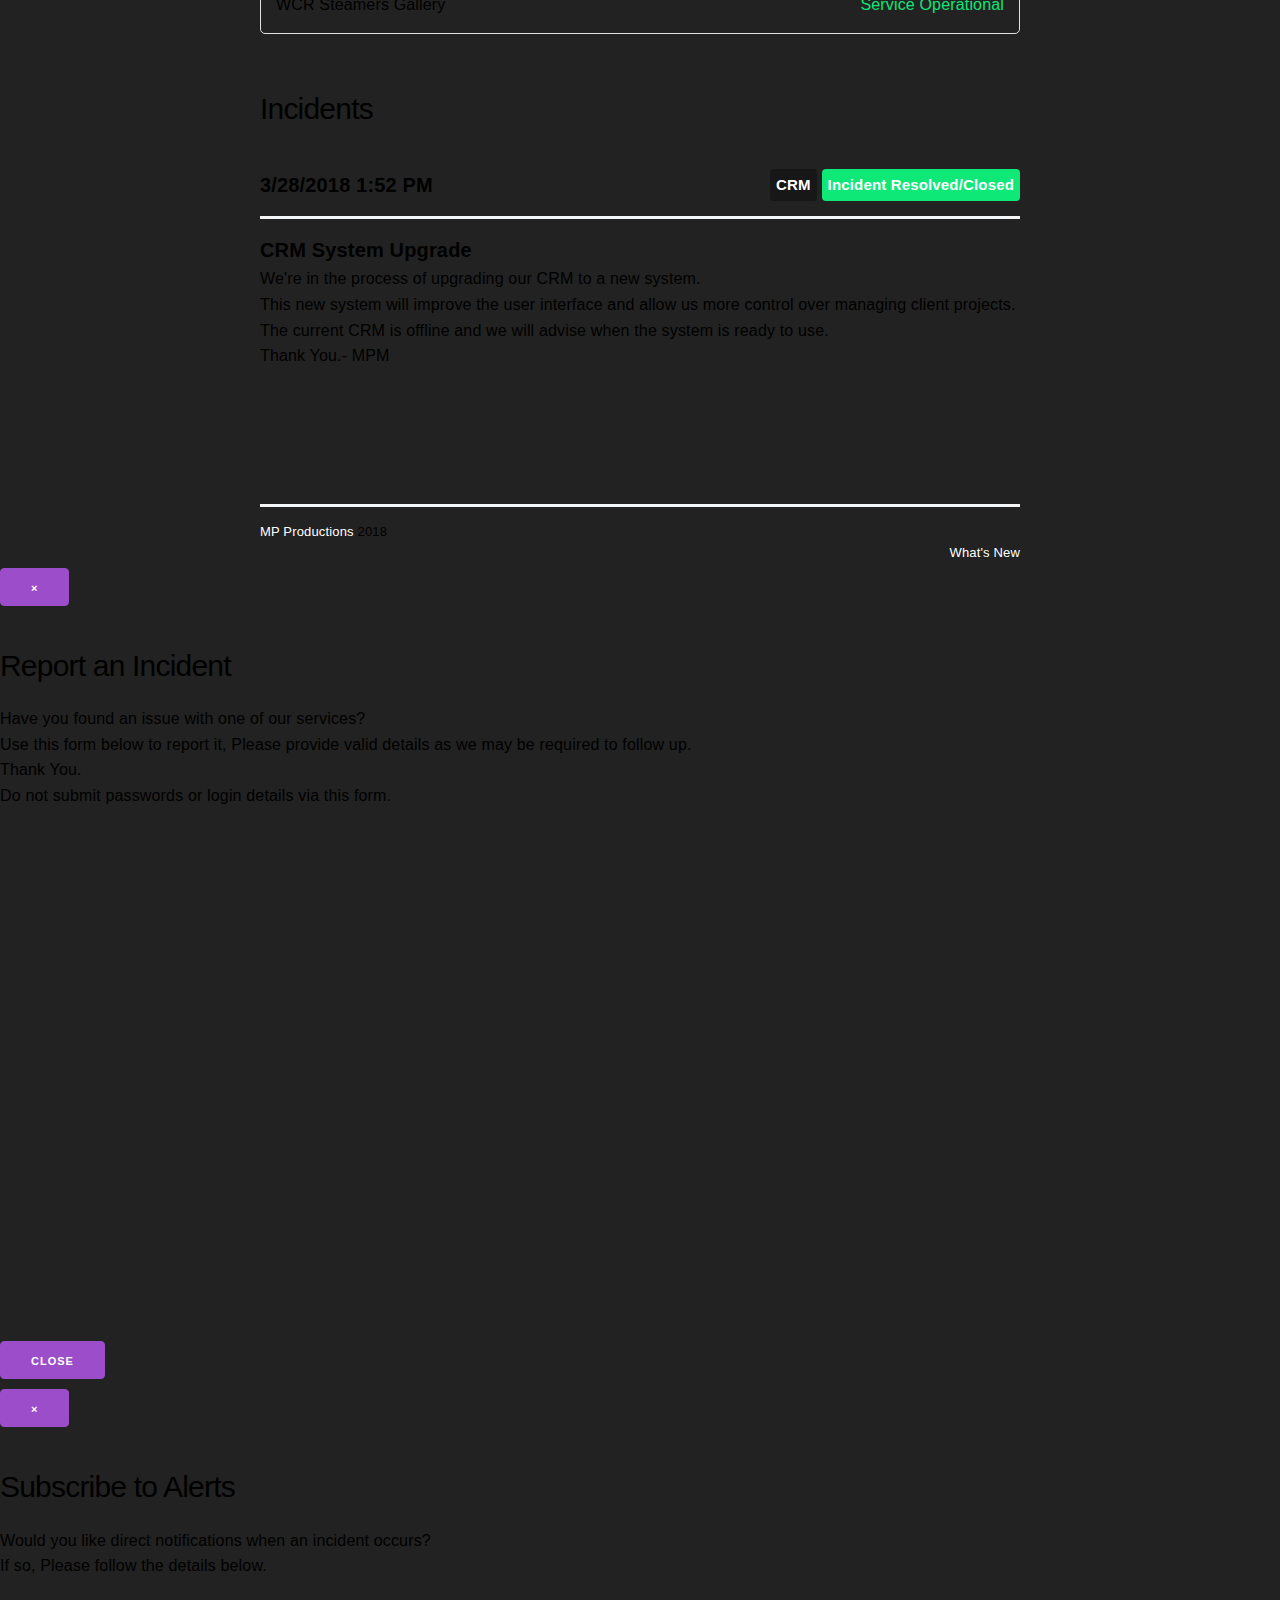
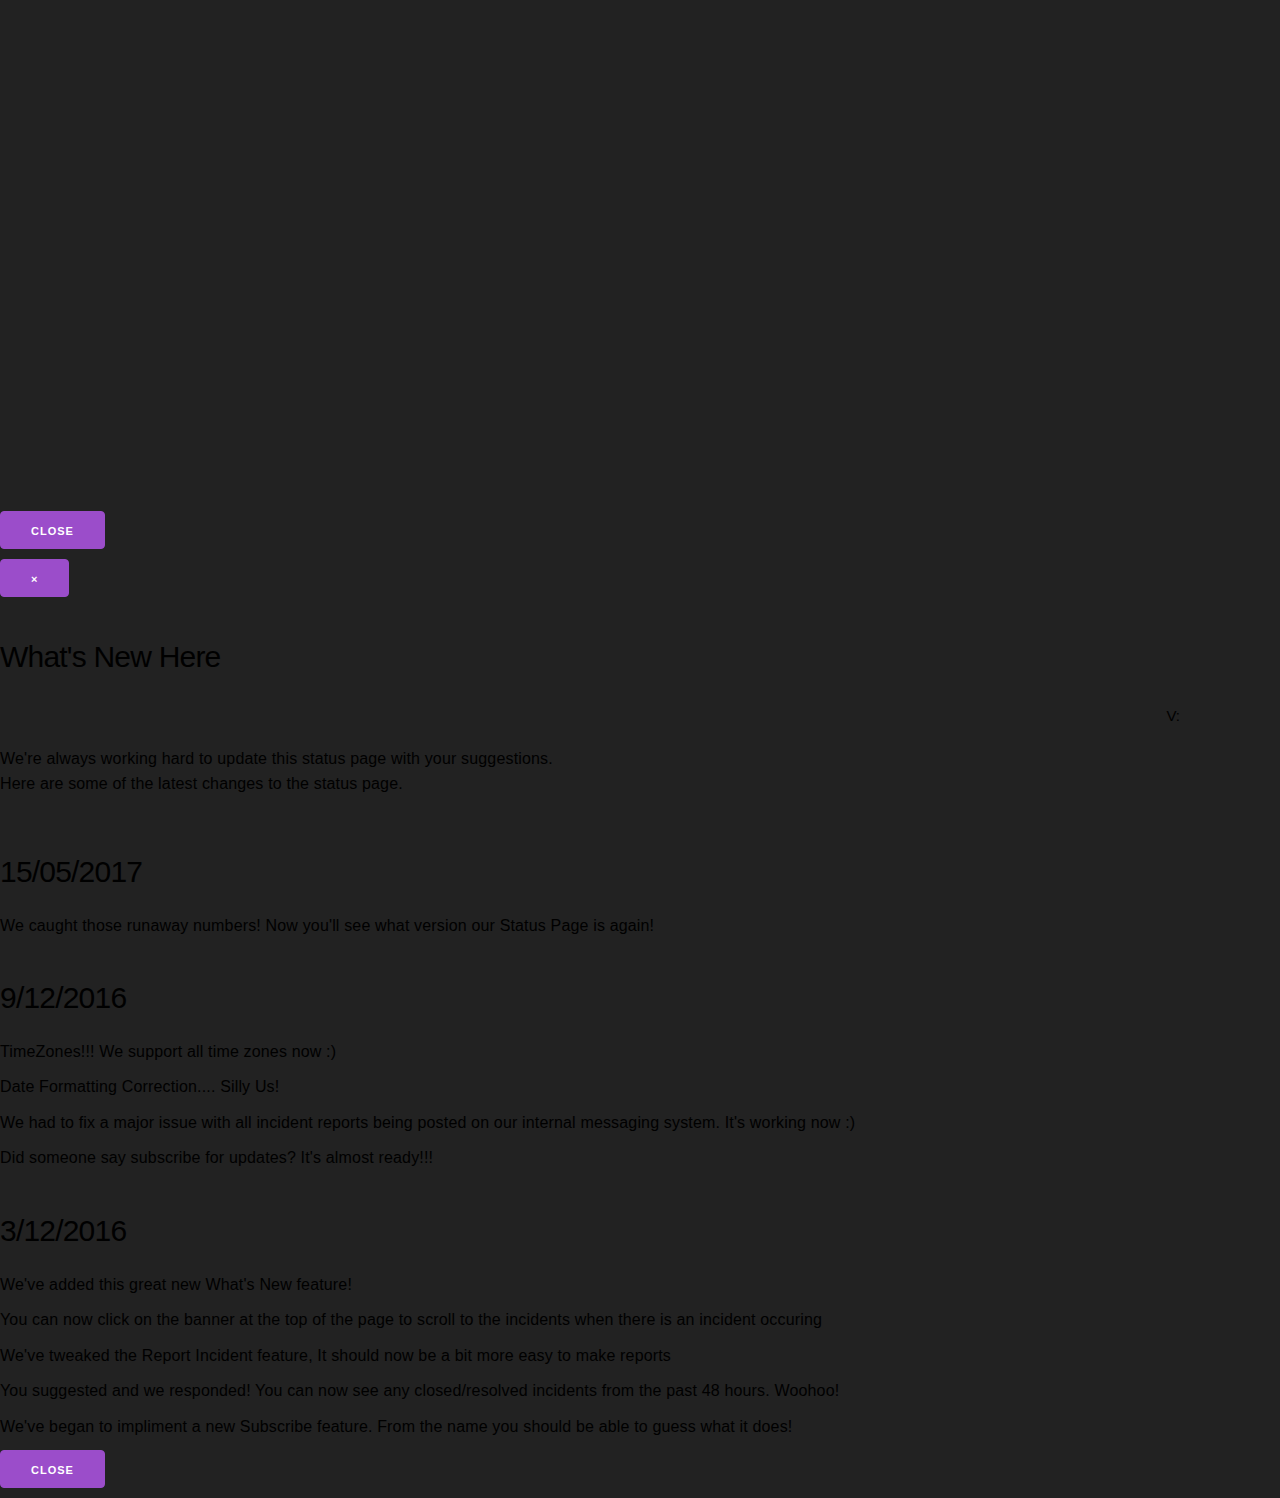
==== commit daa1d1f8: "update index" ====
--- a/index.html
+++ b/index.html
@@ -95,18 +95,16 @@
 				</div>
 				<br><br><br><br>
 				
-					
-					<div class="panel Degraded Performance">
-						<a href="#incidents"><span data-l10n-id="Degraded-performance">Degraded performance</span> <span data-l10n-id="on">on</span> API Database, CRM, Dashboard, Feedback System - Restricted, Gallery, PTDB, Service Uptime Monitor, Status Page, The Chute, Melbourne Tram Tours.</a>
+					<div class="panel operational" data-l10n-id="systems-operational">
+						All Systems operational.
 					</div>
-					
 				
 
 				<h4 >MP Productions Services</h4>
 				<ul class="systems">
 					
 					<li>
-						API Database <span class="status Degraded Performance" data-l10n-id="Degraded-Performance">Degraded Performance</span>
+						API Database <span class="status operational" data-l10n-id="operational">operational</span>
 					</li>
 					
 					<li>
@@ -114,27 +112,27 @@
 					</li>
 					
 					<li>
-						CRM <span class="status Degraded Performance" data-l10n-id="Degraded-Performance">Degraded Performance</span>
-					</li>
-					
-					<li>
-						Dashboard <span class="status Degraded Performance" data-l10n-id="Degraded-Performance">Degraded Performance</span>
-					</li>
-					
-					<li>
-						Feedback System - Restricted <span class="status Degraded Performance" data-l10n-id="Degraded-Performance">Degraded Performance</span>
-					</li>
-					
-					<li>
-						Gallery <span class="status Degraded Performance" data-l10n-id="Degraded-Performance">Degraded Performance</span>
-					</li>
-					
-					<li>
-						PTDB <span class="status Degraded Performance" data-l10n-id="Degraded-Performance">Degraded Performance</span>
-					</li>
-					
-					<li>
-						Service Uptime Monitor <span class="status Degraded Performance" data-l10n-id="Degraded-Performance">Degraded Performance</span>
+						CRM <span class="status operational" data-l10n-id="operational">operational</span>
+					</li>
+					
+					<li>
+						Dashboard <span class="status operational" data-l10n-id="operational">operational</span>
+					</li>
+					
+					<li>
+						Feedback System - Restricted <span class="status operational" data-l10n-id="operational">operational</span>
+					</li>
+					
+					<li>
+						Gallery <span class="status operational" data-l10n-id="operational">operational</span>
+					</li>
+					
+					<li>
+						PTDB <span class="status operational" data-l10n-id="operational">operational</span>
+					</li>
+					
+					<li>
+						Service Uptime Monitor <span class="status operational" data-l10n-id="operational">operational</span>
 					</li>
 					
 					<li>
@@ -142,11 +140,11 @@
 					</li>
 					
 					<li>
-						Status Page <span class="status Degraded Performance" data-l10n-id="Degraded-Performance">Degraded Performance</span>
-					</li>
-					
-					<li>
-						The Chute <span class="status Degraded Performance" data-l10n-id="Degraded-Performance">Degraded Performance</span>
+						Status Page <span class="status operational" data-l10n-id="operational">operational</span>
+					</li>
+					
+					<li>
+						The Chute <span class="status operational" data-l10n-id="operational">operational</span>
 					</li>
 					
 				</ul>
@@ -167,7 +165,7 @@
 					</li>
 					
 					<li>
-						Melbourne Tram Tours <span class="status Degraded Performance" data-l10n-id="Degraded-Performance">Degraded Performance</span>
+						Melbourne Tram Tours <span class="status operational" data-l10n-id="operational">operational</span>
 					</li>
 					
 					<li>
@@ -180,38 +178,21 @@
 				
 					
 					<div class="incident" id="incidents">
-						<span class="date moment">2018-02-22 07:11:08 UTC</span>
-
-						
-							<span class="label Degraded Performance float-right" data-l10n-id="Degraded-Performance">Degraded Performance</span>
-						
-						
-							<span class="label system float-right">API Database</span>
+						<span class="date moment">2018-03-28 13:52:27 UTC</span>
+
+						
+							<span class="label operational float-right" data-l10n-id="resolved">resolved</span>
+						
 						
 							<span class="label system float-right">CRM</span>
 						
-							<span class="label system float-right">Dashboard</span>
-						
-							<span class="label system float-right">Feedback System - Restricted</span>
-						
-							<span class="label system float-right">Gallery</span>
-						
-							<span class="label system float-right">Melbourne Tram Tours</span>
-						
-							<span class="label system float-right">PTDB</span>
-						
-							<span class="label system float-right">Service Uptime Monitor</span>
-						
-							<span class="label system float-right">Status Page</span>
-						
-							<span class="label system float-right">The Chute</span>
-						
 						<hr/>
 
-						<span class="title">SSL Upgrade</span>
-						<p>Please be advised that as we upgrade our SSL protection on our server, the following services may experience degraded performance. <br>
-This should not impact your use on our services for long, but may require you to refresh services if they are not loading correctly. <br>
-Thank You. - MPGH</p>
+						<span class="title">CRM System Upgrade</span>
+						<p>We're in the process of upgrading our CRM to a new system. <br>
+This new system will improve the user interface and allow us more control over managing client projects. <br>
+The current CRM is offline and we will advise when the system is ready to use. <br>
+Thank You.- MPM</p>
 
 						
 					</div>
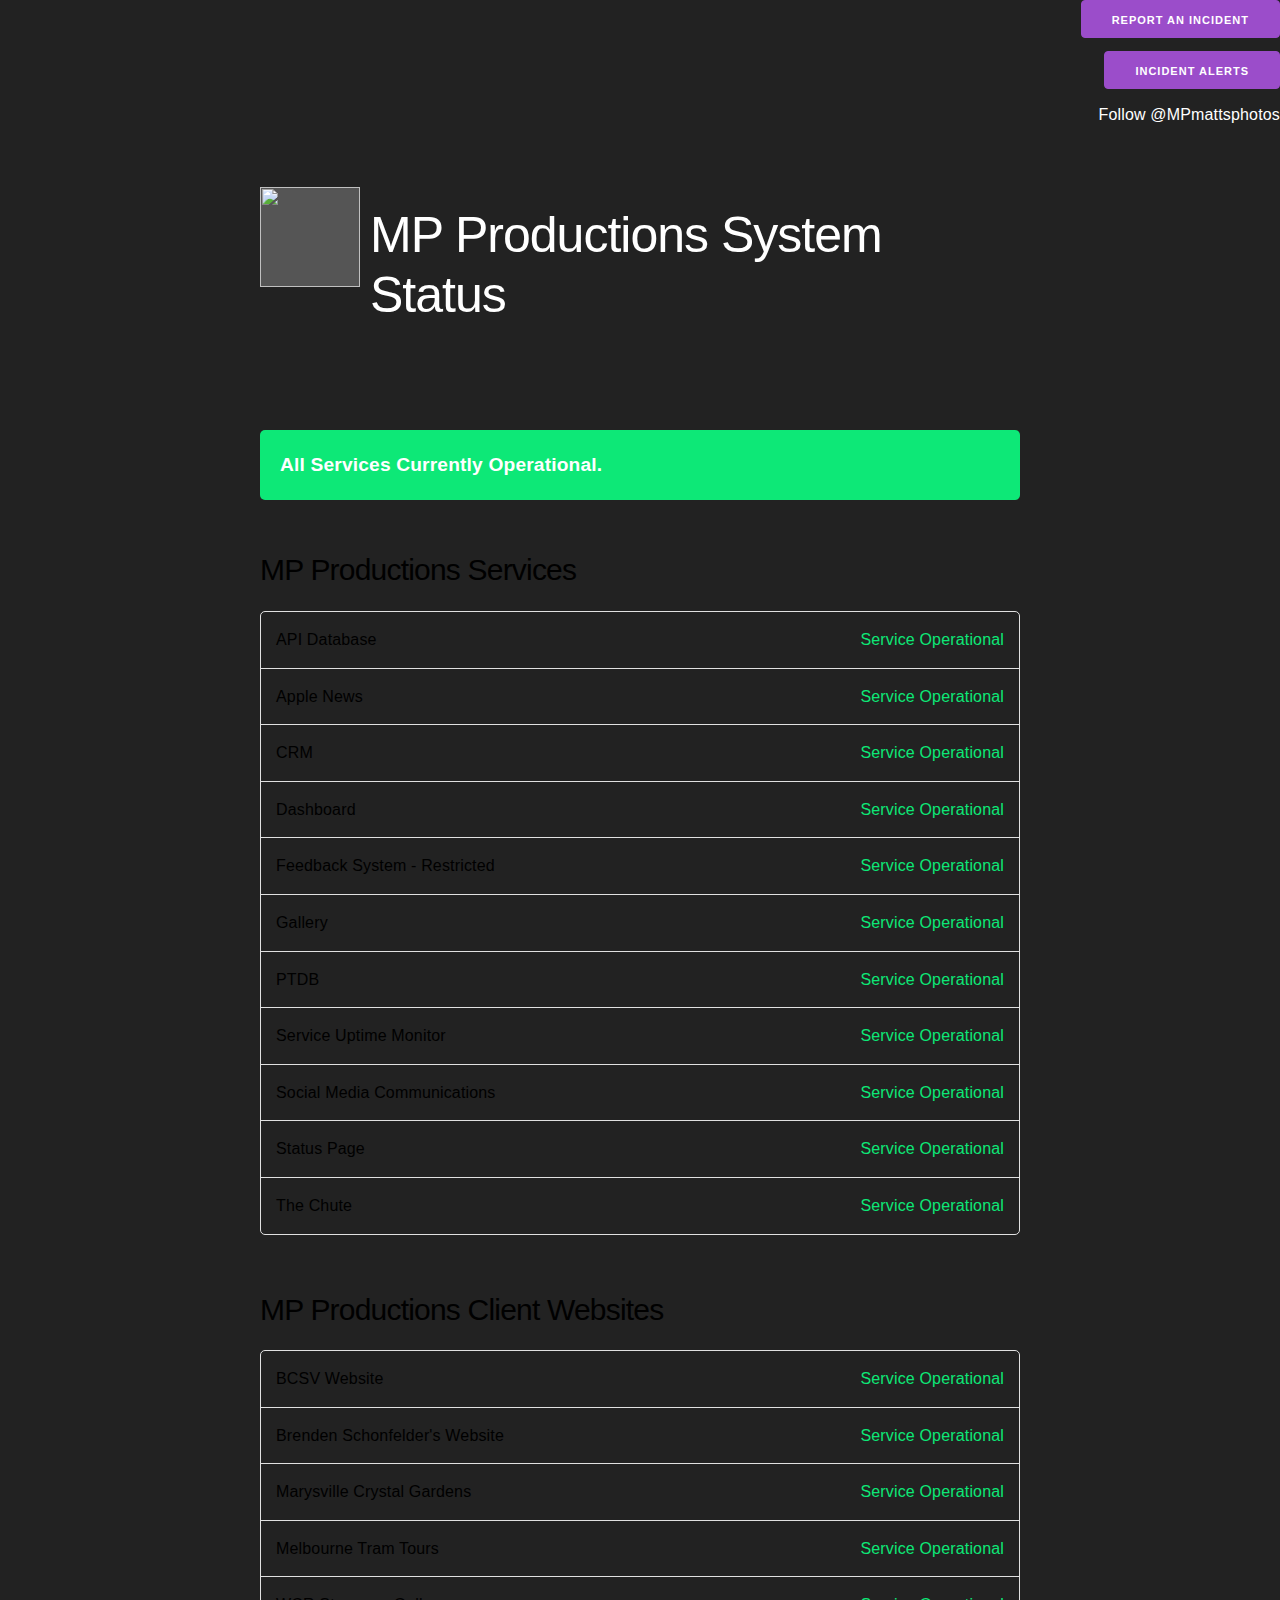
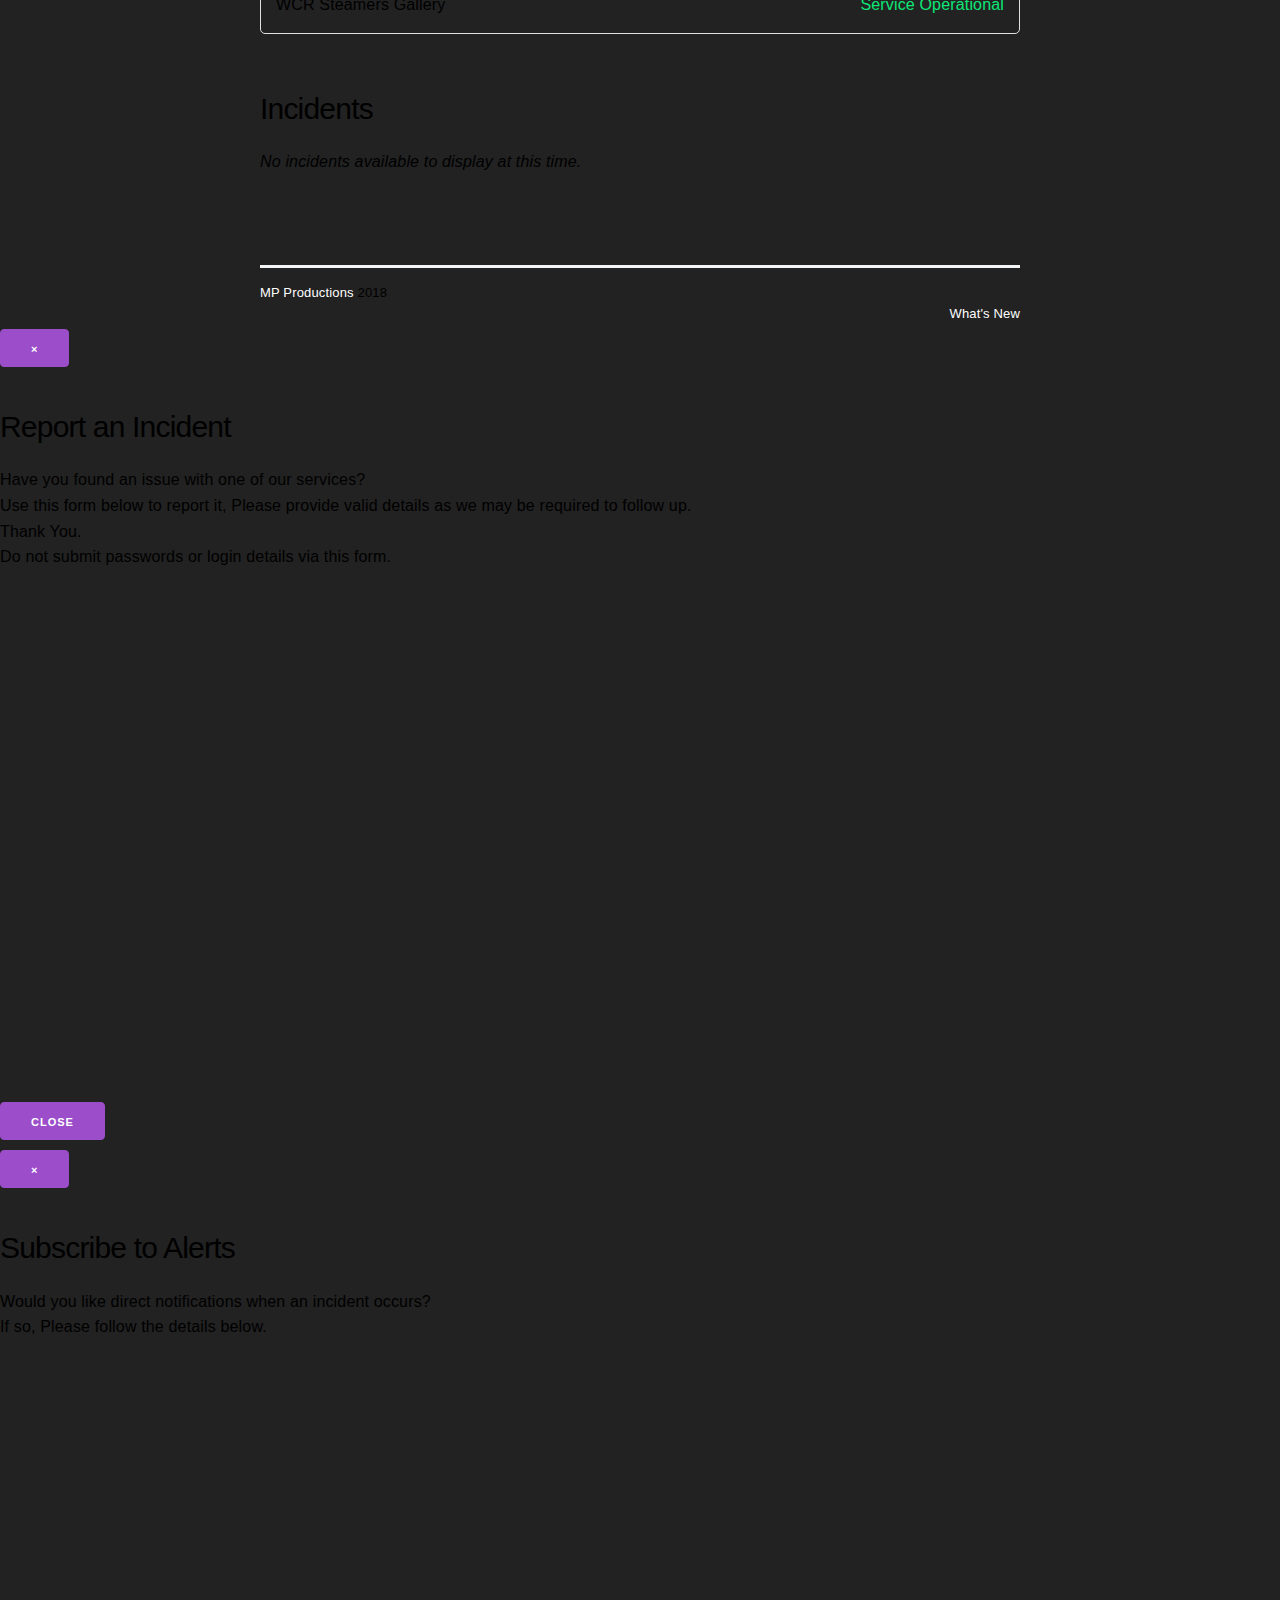
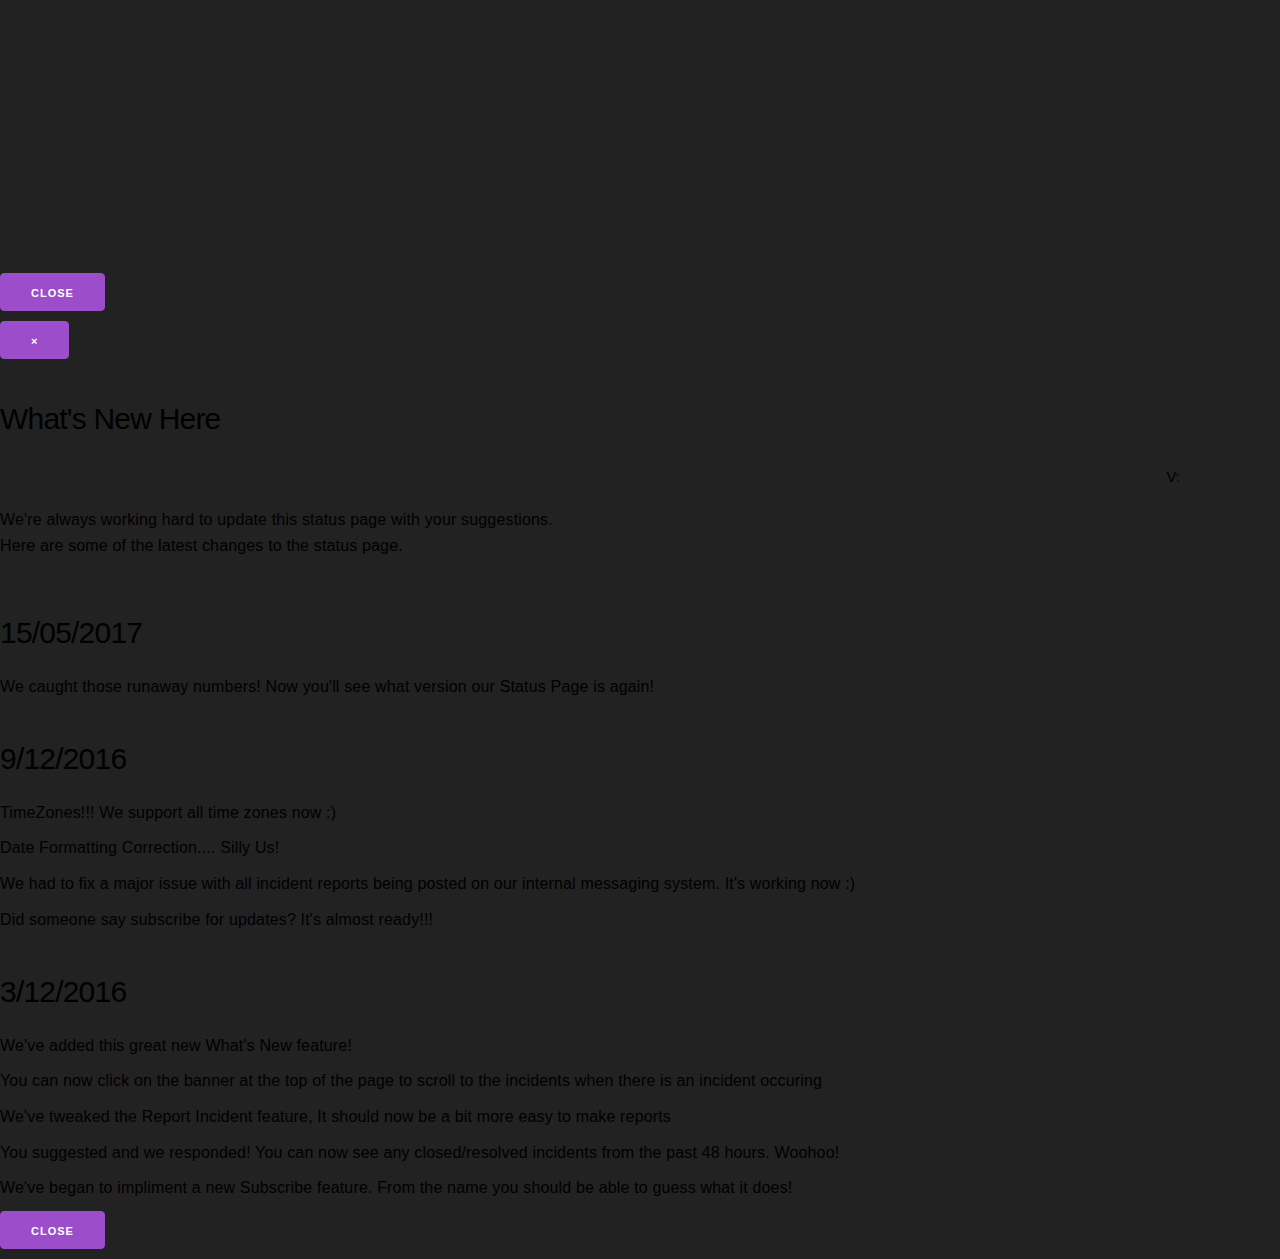
==== commit edeb9fa6: "update index" ====
--- a/index.html
+++ b/index.html
@@ -176,27 +176,7 @@
 
 				<h4 data-l10n-id="incidents">Incidents</h4>
 				
-					
-					<div class="incident" id="incidents">
-						<span class="date moment">2018-03-28 13:52:27 UTC</span>
-
-						
-							<span class="label operational float-right" data-l10n-id="resolved">resolved</span>
-						
-						
-							<span class="label system float-right">CRM</span>
-						
-						<hr/>
-
-						<span class="title">CRM System Upgrade</span>
-						<p>We're in the process of upgrading our CRM to a new system. <br>
-This new system will improve the user interface and allow us more control over managing client projects. <br>
-The current CRM is offline and we will advise when the system is ready to use. <br>
-Thank You.- MPM</p>
-
-						
-					</div>
-					
+					<em data-l10n-id="no.incidents">No incidents available to display at this time.</em>
 				
 			</section>
 
